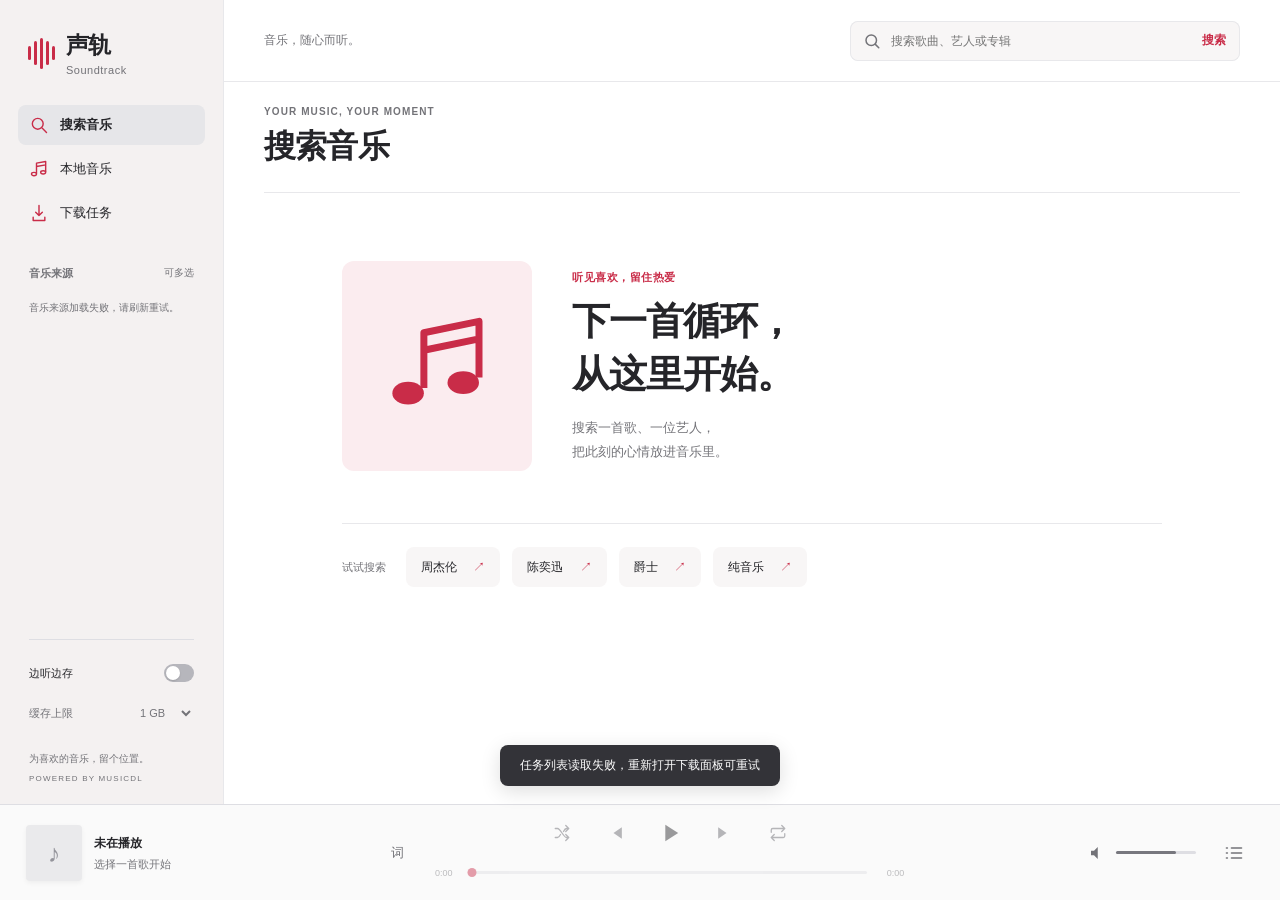
==== static/index.html @ 25f88331 "improve download workflow and local music library" ====
<!DOCTYPE html>
<html lang="zh-CN">
<head>
<meta charset="UTF-8">
<meta name="viewport" content="width=device-width, initial-scale=1.0">
<title>声轨 · Soundtrack</title>
<link rel="stylesheet" href="/static/style.css">
</head>
<body>
<aside class="sidebar" aria-label="音乐导航">
  <div class="brand">
    <div class="brand-mark" id="brandMark">
      <span></span><span></span><span></span><span></span><span></span>
    </div>
    <div class="brand-text">
      <h1>声轨</h1>
      <p>Soundtrack</p>
    </div>
  </div>

  <nav class="navigation" aria-label="资料库">
    <button class="nav-item selected" id="browseButton" type="button" aria-label="搜索音乐" aria-controls="searchView" aria-current="page"><svg viewBox="0 0 24 24" aria-hidden="true"><circle cx="10.5" cy="10.5" r="6.5"/><path d="m16 16 5 5"/></svg><span class="nav-label">搜索音乐</span><span class="nav-short" aria-hidden="true">搜索</span></button>
    <button class="nav-item" id="libraryButton" type="button" aria-label="本地音乐" aria-controls="libraryView"><svg viewBox="0 0 24 24" aria-hidden="true"><path d="M9 17V5l11-2v12M9 9l11-2"/><ellipse cx="6" cy="18" rx="3" ry="2"/><ellipse cx="17" cy="16" rx="3" ry="2"/></svg><span class="nav-label">本地音乐</span><span class="nav-short" aria-hidden="true">本地</span></button>
    <button class="nav-item" id="downloadsButton" type="button" aria-label="下载任务" aria-controls="dlDrawer" aria-expanded="false"><svg viewBox="0 0 24 24" aria-hidden="true"><path d="M12 3v12m-4-4 4 4 4-4M5 17v4h14v-4"/></svg><span class="nav-label">下载任务</span><span class="nav-short" aria-hidden="true">下载</span><span class="badge">0</span></button>
  </nav>
  <section class="sourcebar" aria-labelledby="sourceLabel">
    <h2 class="sidebar-label" id="sourceLabel">音乐来源 <span>可多选</span></h2>
    <div class="chips" id="chips"></div>
    <p class="source-help" id="sourceHelp">正在连接音乐来源…</p>
  </section>
  <div class="sidebar-bottom">
    <div class="cache-controls">
      <label class="cache-toggle"><span>边听边存</span><input id="cacheToggle" type="checkbox"><span class="cache-switch" aria-hidden="true"></span></label>
      <label class="cache-capacity" for="cacheLimit">缓存上限<select id="cacheLimit"><option value="512">512 MB</option><option value="1024" selected>1 GB</option><option value="2048">2 GB</option><option value="5120">5 GB</option></select></label>
    </div>
    <p class="sidebar-credit">为喜欢的音乐，留个位置。<span>POWERED BY MUSICDL</span></p>
  </div>
</aside>

<header class="topbar">
  <span class="topbar-label">音乐，随心而听。</span>
  <form class="search" id="searchForm" role="search" autocomplete="off">
    <svg class="search-icon" viewBox="0 0 24 24" width="18" height="18"><circle cx="11" cy="11" r="7" fill="none" stroke="currentColor" stroke-width="2"/><line x1="16.5" y1="16.5" x2="21" y2="21" stroke="currentColor" stroke-width="2" stroke-linecap="round"/></svg>
    <input id="searchInput" type="search" aria-label="搜索歌曲、艺人" placeholder="搜索歌曲、艺人或专辑" spellcheck="false">
    <button type="submit" id="searchBtn">搜索</button>
  </form>
</header>

<main class="results-wrap">
  <section id="searchView" aria-labelledby="pageTitle">
  <div class="page-heading"><div><p class="eyebrow">YOUR MUSIC, YOUR MOMENT</p><h1 id="pageTitle">搜索音乐</h1></div><span class="sourcebar-hint" id="searchStatus" role="status" aria-live="polite"></span></div>
  <div class="source-status-list" id="sourceStatusList" aria-label="音乐来源搜索状态" aria-live="polite" hidden></div>
  <section class="spotlight" id="spotlight" hidden aria-label="首个搜索结果">
    <div class="spotlight-cover" id="spotlightCover"></div>
    <div class="spotlight-copy"><p class="eyebrow">从这首开始</p><h2 id="spotlightTitle"></h2><p id="spotlightArtist"></p></div><button class="primary-button" id="spotlightPlay" type="button">播放歌曲</button>
  </section>
  <div class="results-toolbar" id="resultsToolbar" hidden>
    <label class="select-all"><input type="checkbox" id="selectAll">全选</label>
    <span id="selectionCount">0 首歌曲</span>
    <label class="download-preference">下载格式
      <select id="downloadFormatPreference" aria-label="默认下载格式">
        <option value="mp3">MP3 · 通用</option>
        <option value="flac">原始 FLAC</option>
        <option value="ask">每次选择</option>
      </select>
    </label>
    <button type="button" id="playAll">播放全部</button>
    <button type="button" id="downloadSelected" disabled>下载所选</button>
  </div>
  <div class="results-head" id="resultsHead" hidden>
    <span class="col col-select"></span>
    <span class="col col-cover"></span>
    <span class="col col-title">曲目</span>
    <span class="col col-album">专辑</span>
    <span class="col col-dur">时长</span>
    <span class="col col-size">大小</span>
    <span class="col col-src">来源</span>
    <span class="col col-act"></span>
  </div>
  <ul class="results" id="results"></ul>

  <div class="placeholder" id="placeholder">
    <div class="empty-art" aria-hidden="true"><svg viewBox="0 0 160 160"><path d="M65 105V42l63-13v64M65 62l63-13"/><ellipse cx="47" cy="111" rx="18" ry="13"/><ellipse cx="110" cy="99" rx="18" ry="13"/></svg></div>
    <div class="empty-copy"><span class="eyebrow">听见喜欢，留住热爱</span><h2>下一首循环，<br>从这里开始。</h2><p>搜索一首歌、一位艺人，<br>把此刻的心情放进音乐里。</p></div>
    <div class="search-suggestions"><span>试试搜索</span><button type="button" data-query="周杰伦">周杰伦 <span>↗</span></button><button type="button" data-query="陈奕迅">陈奕迅 <span>↗</span></button><button type="button" data-query="爵士">爵士 <span>↗</span></button><button type="button" data-query="纯音乐">纯音乐 <span>↗</span></button></div>
  </div>
  </section>
  <section id="libraryView" aria-labelledby="libraryTitle" hidden>
    <div class="page-heading"><div><p class="eyebrow">YOUR LOCAL COLLECTION</p><h1 id="libraryTitle">本地音乐</h1></div><button id="refreshLibrary" class="text-button" type="button">刷新文件</button></div>
    <p class="library-directory">当前目录 <span id="libraryDirectory">正在读取…</span></p>
    <div class="library-toolbar">
      <label class="library-search" for="librarySearch">查找本地音乐<input id="librarySearch" type="search" placeholder="歌名、歌手或专辑" autocomplete="off"></label>
      <label for="libraryFormat">格式<select id="libraryFormat"><option value="">全部格式</option><option value="mp3">MP3</option><option value="flac">FLAC</option><option value="wav">WAV</option><option value="m4a">M4A</option><option value="aac">AAC</option><option value="ogg">OGG</option><option value="ape">APE</option></select></label>
      <label for="librarySort">排序<select id="librarySort"><option value="recent">最近保存</option><option value="title">歌名</option><option value="artist">歌手</option></select></label>
    </div>
    <div class="library-summary"><span id="libraryCount" role="status" aria-live="polite">正在读取…</span><button id="clearLibraryFilters" class="text-button" type="button" hidden>清除筛选</button><button id="playLibrary" class="text-button" type="button" disabled>播放筛选结果</button></div>
    <p class="library-error" id="libraryError" role="status" hidden></p>
    <ul class="library-list" id="libraryList"><li class="dl-empty">正在读取本地音乐…</li></ul>
  </section>
</main>

<!-- Lyrics panel -->
<aside class="lyrics-panel" id="lyricsPanel" aria-label="歌词" inert>
  <div class="lyrics-head">
    <span>歌词</span>
    <button id="lyricsClose" aria-label="关闭歌词">✕</button>
  </div>
  <div class="lyrics-scroll" id="lyricsScroll"></div>
</aside>

<!-- Downloads drawer -->
<aside class="dl-drawer" id="dlDrawer" aria-label="下载任务" inert>
  <div class="dl-head">
    <span>下载任务</span>
    <button id="dlClose" aria-label="关闭下载面板">✕</button>
  </div>
  <div class="dl-folder">
    <div>
      <span class="dl-folder-label">下载目录</span>
      <span class="dl-folder-path" id="downloadDir">~/Downloads/Soundtrack</span>
    </div>
    <button id="chooseDownloadDir" type="button" hidden>选择</button>
  </div>
  <label class="dl-concurrency" for="downloadConcurrency">
    <span>同时下载</span>
    <select id="downloadConcurrency" aria-label="同时下载歌曲数">
      <option value="1">1 首</option>
      <option value="2">2 首</option>
      <option value="3" selected>3 首</option>
      <option value="4">4 首</option>
      <option value="5">5 首</option>
    </select>
  </label>
  <details class="conversion-help">
    <summary>MP3 转换工具 <span id="conversionStatus">点击检测</span></summary>
    <p>原始 MP3/FLAC 可直接保存。其他音频转 MP3 需要在运行声轨的电脑安装 FFmpeg 和 FFprobe（含 libmp3lame 编码器）。</p>
    <p>macOS 可通过 Homebrew 安装：<code>brew install ffmpeg</code>；Windows 可从 FFmpeg 官网选择 Windows 构建，并将包含两个程序的 bin 目录加入 PATH。安装后重新打开声轨。</p>
    <a href="https://ffmpeg.org/download.html" target="_blank" rel="noopener noreferrer">FFmpeg 官方下载说明</a>
    <button id="checkConversion" type="button">重新检测</button>
  </details>
  <div class="dl-scroll">
    <section class="dl-section">
      <div class="dl-section-title">下载任务 <button id="retryFailed" type="button" disabled>重试失败项</button></div>
      <ul class="dl-list" id="dlList">
        <li class="dl-empty">暂无下载任务</li>
      </ul>
    </section>
    <section class="dl-section">
      <div class="dl-section-title">最近完成 <small>本次运行</small></div>
      <ul class="dl-list" id="recentList"><li class="dl-empty">完成后可在这里找到文件</li></ul>
    </section>
  </div>
  <button id="openLocalLibrary" class="drawer-library-link" type="button">查看本地音乐 →</button>
</aside>

<aside class="queue-panel" id="queuePanel" aria-label="播放队列" inert>
  <div class="lyrics-head"><span>播放队列 <small id="queueCount">0</small></span><button id="queueClose" aria-label="关闭播放队列">✕</button></div>
  <div class="queue-heading"><span>搜索不会打断此列表</span><button id="clearQueue" type="button">清空待播</button></div>
  <ol id="queueList" class="queue-list"></ol>
</aside>

<!-- Now playing bar -->
<footer class="player" id="player" data-empty="true">
  <div class="np-meta">
    <div class="np-cover" id="npCover"><div class="np-cover-fallback">♪</div></div>
    <div class="np-text">
      <div class="np-title" id="npTitle">未在播放</div>
      <div class="np-artist" id="npArtist">选择一首歌开始</div>
    </div>
    <button class="np-lyric-btn" id="lyricsToggle" title="歌词" aria-label="显示歌词" aria-controls="lyricsPanel" aria-expanded="false">词</button>
  </div>

  <div class="np-center">
    <div class="transport">
      <button id="shuffleBtn" class="t-btn mode-btn" aria-label="随机播放" title="随机播放" aria-pressed="false"><svg viewBox="0 0 24 24" width="18" height="18" aria-hidden="true"><path d="M3 6h3c4 0 8 12 12 12h3m-4-4 4 4-4 4M3 18h3c1.5 0 3-2 4-4m4-4c1-2 2.5-4 4-4h3m-4-4 4 4-4 4" fill="none" stroke="currentColor" stroke-width="1.7" stroke-linecap="round" stroke-linejoin="round"/></svg></button>
      <button id="prevBtn" class="t-btn" aria-label="上一首"><svg viewBox="0 0 24 24" width="20" height="20"><path d="M7 5v14M19 5L9 12l10 7z" fill="currentColor"/></svg></button>
      <button id="playBtn" class="t-btn play" aria-label="播放/暂停">
        <svg class="ic-play" viewBox="0 0 24 24" width="22" height="22"><path d="M8 5v14l11-7z" fill="currentColor"/></svg>
        <svg class="ic-pause" viewBox="0 0 24 24" width="22" height="22" hidden><path d="M7 5h4v14H7zM13 5h4v14h-4z" fill="currentColor"/></svg>
      </button>
      <button id="nextBtn" class="t-btn" aria-label="下一首"><svg viewBox="0 0 24 24" width="20" height="20"><path d="M17 5v14M5 5l10 7L5 19z" fill="currentColor"/></svg></button>
      <button id="repeatBtn" class="t-btn mode-btn" aria-label="顺序播放" title="顺序播放" aria-pressed="false" data-mode="off"><svg viewBox="0 0 24 24" width="18" height="18" aria-hidden="true"><path d="m17 2 4 4-4 4M3 11V8a2 2 0 0 1 2-2h16M7 22l-4-4 4-4m14-1v3a2 2 0 0 1-2 2H3" fill="none" stroke="currentColor" stroke-width="1.7" stroke-linecap="round" stroke-linejoin="round"/></svg><span class="repeat-one" aria-hidden="true">1</span></button>
    </div>
    <div class="seek">
      <span class="time" id="curTime">0:00</span>
      <div class="seek-track" id="seekTrack" role="slider" tabindex="0" aria-label="播放进度" aria-valuemin="0" aria-valuemax="100" aria-valuenow="0"><div class="seek-fill" id="seekFill"></div><div class="seek-knob" id="seekKnob"></div></div>
      <span class="time" id="durTime">0:00</span>
    </div>
  </div>

  <div class="np-right">
    <canvas class="viz" id="viz" width="220" height="44"></canvas>
    <div class="vol">
      <svg viewBox="0 0 24 24" width="18" height="18"><path d="M4 9v6h4l5 5V4L8 9H4z" fill="currentColor"/></svg>
      <div class="vol-track" id="volTrack" role="slider" tabindex="0" aria-label="音量" aria-valuemin="0" aria-valuemax="100" aria-valuenow="75"><div class="vol-fill" id="volFill"></div></div>
    </div>
  </div>

  <button class="queue-toggle" id="queueToggle" aria-label="显示播放队列" aria-controls="queuePanel" aria-expanded="false" title="播放队列"><svg viewBox="0 0 24 24" width="20" height="20" aria-hidden="true"><path d="M9 6h12M9 12h12M9 18h12M3 6h1M3 12h1M3 18h1" fill="none" stroke="currentColor" stroke-width="2" stroke-linecap="round"/></svg></button>
</footer>

<dialog class="format-dialog" id="downloadFormatDialog" aria-labelledby="downloadFormatTitle" aria-describedby="downloadFormatTrack downloadFormatHelp">
  <form method="dialog" id="downloadFormatForm">
    <div class="format-heading"><h2 id="downloadFormatTitle">下载音乐</h2><button type="button" id="downloadFormatClose" aria-label="关闭格式选择">✕</button></div>
    <p class="format-track" id="downloadFormatTrack"></p>
    <fieldset class="format-options">
      <legend>选择格式</legend>
      <label><input type="radio" name="downloadFormat" id="downloadFormatMp3" value="mp3" checked><span><strong>MP3</strong><small>兼容常用播放器</small></span></label>
      <label id="downloadFormatFlacOption" hidden><input type="radio" name="downloadFormat" id="downloadFormatFlac" value="flac"><span><strong>FLAC</strong><small>原始无损文件 · 不转码</small></span></label>
    </fieldset>
    <p class="format-help" id="downloadFormatHelp" role="status"></p>
    <div class="format-actions"><button type="button" id="downloadFormatCancel">取消</button><button class="format-confirm" id="downloadFormatConfirm" value="download">下载</button></div>
  </form>
</dialog>
<dialog class="format-dialog plan-dialog" id="downloadPlanDialog" aria-labelledby="downloadPlanTitle" aria-describedby="downloadPlanSummary">
  <form method="dialog">
    <div class="format-heading"><h2 id="downloadPlanTitle">确认下载</h2><button type="button" id="downloadPlanClose" aria-label="关闭下载确认">✕</button></div>
    <p class="format-help" id="downloadPlanSummary"></p>
    <ul class="download-plan-list" id="downloadPlanList"></ul>
    <div class="format-actions">
      <button value="cancel">取消</button>
      <button id="downloadPlanCopy" value="copy" hidden>全部另存一份</button>
      <button class="format-confirm" id="downloadPlanConfirm" value="skip">下载未保存的歌曲</button>
    </div>
  </form>
</dialog>
<audio id="audio" crossorigin="anonymous"></audio>
<div class="toast" id="toast" role="status" aria-live="polite"></div>
<script src="/static/app.js"></script>
</body>
</html>
---- static/style.css ----
:root {
  color-scheme: light;
  --canvas: #fff; --sidebar: oklch(96% .003 20); --surface: oklch(97.5% .002 20);
  --text: #252529; --muted: #737378; --line: #e8e8eb;
  --accent: #c92c48; --accent-soft: #fbecef; --green: #287547;
  --r-sm: 4px; --r-md: 8px; --r-lg: 12px; --player-h: 96px; --sidebar-w: 224px;
  --font: -apple-system, BlinkMacSystemFont, 'Segoe UI', 'PingFang SC', 'Microsoft YaHei', sans-serif;
}
* { box-sizing: border-box; margin: 0; padding: 0; }
[hidden] { display: none !important; }
body { font-family: var(--font); color: var(--text); background: var(--canvas); -webkit-font-smoothing: antialiased;
  display: grid; grid-template-columns: var(--sidebar-w) minmax(0, 1fr); grid-template-rows: 82px minmax(0, 1fr) var(--player-h);
  height: 100vh; height: 100dvh; overflow: hidden; }
button, input, select { font: inherit; color: inherit; }
button { border: 0; background: none; cursor: pointer; min-height: 40px; border-radius: var(--r-md); transition: transform .15s, opacity .15s; touch-action: manipulation; }
button:active { transform: scale(.95); }
button:disabled { opacity: .45; cursor: not-allowed; }
button:focus-visible, input:focus-visible, select:focus-visible, [tabindex]:focus-visible { outline: 2px solid var(--accent); outline-offset: 3px; }
svg { flex-shrink: 0; }
h1, h2 { text-wrap: balance; }
p { text-wrap: pretty; }
::-webkit-scrollbar { width: 8px; height: 8px; }
::-webkit-scrollbar-thumb { background: #c6c6cb; border: 2px solid transparent; background-clip: padding-box; border-radius: 8px; }

/* Focused download choice, using the existing surface and radius scale. */
.format-dialog { margin: auto; width: min(400px, calc(100vw - 32px)); max-height: calc(100dvh - 32px); padding: 24px; border: 0; border-radius: var(--r-lg); color: var(--text); background: var(--canvas); box-shadow: 0 16px 64px #0003; overscroll-behavior: contain; }
.format-dialog::backdrop { background: #17171c66; }
.format-heading { display: flex; align-items: center; justify-content: space-between; gap: 12px; }
.format-heading h2 { font-size: 20px; letter-spacing: -.012em; }
.format-heading button { min-width: 40px; color: var(--muted); }
.format-track { margin: 4px 0 22px; color: var(--muted); font-size: 13px; line-height: 1.6; overflow-wrap: anywhere; }
.format-options { border: 0; display: grid; gap: 8px; }
.format-options legend { margin-bottom: 10px; font-size: 12px; color: var(--muted); }
.format-options label { display: flex; gap: 12px; align-items: center; padding: 14px; border-radius: var(--r-md); background: var(--sidebar); cursor: pointer; }
.format-options label:has(input:checked) { background: var(--accent-soft); box-shadow: inset 0 0 0 1px var(--accent); }
.format-options label:has(input:disabled) { opacity: .5; cursor: not-allowed; }
.format-options input { width: 16px; height: 16px; accent-color: var(--accent); }
.format-options strong, .format-options small { display: block; }
.format-options strong { font-size: 14px; }
.format-options small { margin-top: 3px; font-size: 11px; color: var(--muted); }
.format-help { min-height: 44px; margin: 14px 0; font-size: 12px; line-height: 1.7; color: var(--muted); }
.format-actions { display: flex; justify-content: flex-end; gap: 8px; }
.format-actions button { padding: 0 20px; background: var(--sidebar); }
.format-actions .format-confirm { background: var(--accent); color: white; }
.download-preference { display: flex; align-items: center; gap: 6px; font-size: 11px; }
.download-preference select { min-height: 40px; max-width: 132px; color: var(--accent); }
.track-download-meta { display: flex; flex-wrap: wrap; gap: 6px; margin-top: 3px; font-size: 10px; color: var(--muted); }
.download-state { color: var(--accent); }
.plan-dialog { width: min(520px, calc(100vw - 32px)); }
.download-plan-list { list-style: none; max-height: 38dvh; overflow-y: auto; padding: 0; margin: 0 0 18px; }
.download-plan-list li { padding: 12px 0; border-bottom: 1px solid var(--line); }
.download-plan-list strong, .download-plan-list span { display: block; overflow-wrap: anywhere; }
.download-plan-list strong { font-size: 13px; }.download-plan-list span { font-size: 12px; color: var(--muted); margin-top: 5px; line-height: 1.6; }
.plan-file { text-align: left; font-size: 11px; color: var(--accent); overflow-wrap: anywhere; margin-top: 5px; padding: 5px 0; }
.plan-dialog .format-actions { flex-wrap: wrap; }.plan-dialog .format-actions button { padding: 0 12px; }
.conversion-help { margin: 0 24px 12px; font-size: 11px; line-height: 1.7; color: var(--muted); }
.conversion-help summary { min-height: 40px; cursor: pointer; color: var(--text); }
.conversion-help summary span { margin-left: 8px; color: var(--muted); }
.conversion-help p { margin: 0 0 8px; }.conversion-help code { overflow-wrap: anywhere; }
.conversion-help a { color: var(--accent); }.conversion-help button { color: var(--accent); padding: 0 12px; margin-left: 8px; }
.conversion-help[open] { max-height: 28dvh; overflow-y: auto; }
.dl-section-title { display: flex; gap: 10px; align-items: center; justify-content: space-between; }
.dl-section-title button, .dl-actions button { color: var(--accent); padding: 0 10px; font-size: 11px; background: var(--accent-soft); }
.dl-section-title small { font-size: 10px; color: var(--muted); font-weight: 400; }
.dl-actions { display: flex; gap: 8px; margin-top: 6px; }.dl-actions:has(button:not([hidden])) { min-height: 40px; }
.dl-error { margin-top: 8px; color: var(--accent); font-size: 12px; line-height: 1.6; overflow-wrap: anywhere; }
.library-actions { grid-column: 1 / -1; display: flex; gap: 12px; align-items: center; margin-top: 5px; }
.library-actions .library-export { width: auto; padding: 0 10px; background: var(--accent-soft); font-size: 11px; }
.library-actions a { font-size: 11px; color: var(--accent); min-height: 40px; display: flex; align-items: center; }

/* Native shell: sources and storage stay out of the search workspace. */
.sidebar { grid-column: 1; grid-row: 1 / 3; background: var(--sidebar); border-right: 1px solid var(--line); padding: 30px 18px 18px; display: flex; flex-direction: column; min-height: 0; overflow-y: auto; }
.brand { display: flex; align-items: center; gap: 11px; padding: 0 10px 29px; }
.brand-mark { display: flex; align-items: center; gap: 3px; width: 27px; height: 31px; color: var(--accent); }
.brand-mark span { width: 3px; border-radius: 3px; background: currentColor; height: 45%; }
.brand-mark span:nth-child(2), .brand-mark span:nth-child(4) { height: 75%; }
.brand-mark span:nth-child(3) { height: 100%; }
.brand-text h1 { font-size: 23px; letter-spacing: -.8px; font-weight: 700; }
.brand-text p { color: var(--muted); font-size: 11px; margin-top: 3px; letter-spacing: .5px; }
.navigation { display: grid; gap: 4px; }
.nav-item { display: flex; align-items: center; gap: 11px; text-align: left; padding: 0 11px; width: 100%; font-size: 13px; }
.nav-item svg { width: 20px; height: 20px; fill: none; stroke: var(--accent); stroke-width: 1.7; stroke-linecap: round; stroke-linejoin: round; }
.nav-item.selected { background: #e6e6e9; font-weight: 600; }
.nav-item.on { color: var(--accent); background: var(--accent-soft); }
.nav-short { display: none; }
.badge { display: none; margin-left: auto; background: var(--accent); color: white; border-radius: 20px; font-size: 10px; padding: 2px 6px; }
.has .badge { display: inline-block; }
.sourcebar { margin-top: 33px; }
.sidebar-label { display: flex; justify-content: space-between; padding: 0 11px 9px; font-size: 11px; color: var(--muted); font-weight: 600; }
.sidebar-label span { font-size: 10px; font-weight: 400; }
.chips { display: grid; gap: 2px; }
.chip { display: flex; align-items: center; gap: 12px; text-align: left; padding: 0 12px; font-size: 13px; }
.chip .dot { width: 14px; height: 14px; border: 1px solid #acacb3; border-radius: 50%; position: relative; }
.chip.on { color: var(--accent); background: var(--accent-soft); font-weight: 600; }
.chip.on .dot { background: var(--accent); border-color: var(--accent); }
.chip.on .dot::after { content: ''; position: absolute; width: 5px; height: 3px; border: solid white; border-width: 0 0 1.5px 1.5px; transform: rotate(-45deg); top: 3px; left: 3px; }
.source-help { margin: 10px 11px 0; font-size: 10px; color: var(--muted); line-height: 1.6; }
.sidebar-bottom { margin-top: auto; padding: 28px 11px 0; }
.cache-controls { border-top: 1px solid #dedee3; padding-top: 13px; font-size: 11px; }
.cache-toggle, .cache-capacity { display: flex; align-items: center; justify-content: space-between; min-height: 40px; gap: 5px; }
.cache-toggle { cursor: pointer; }
.cache-toggle input { position: absolute; opacity: 0; width: 1px; height: 1px; }
.cache-switch { width: 30px; height: 18px; padding: 2px; border-radius: 20px; background: #b6b6bc; }
.cache-switch::after { content: ''; display: block; width: 14px; height: 14px; background: white; border-radius: 50%; box-shadow: 0 1px 2px #0002; transition: transform .15s; }
.cache-toggle input:checked + .cache-switch { background: var(--accent); }
.cache-toggle input:checked + .cache-switch::after { transform: translateX(12px); }
.cache-toggle input:focus-visible + .cache-switch { outline: 2px solid var(--accent); outline-offset: 3px; }
select { min-height: 40px; border: 0; background: transparent; border-radius: var(--r-sm); font-size: 11px; }
.cache-capacity { color: var(--muted); }
.sidebar-credit { font-size: 10px; color: var(--muted); line-height: 1.7; margin-top: 17px; }
.sidebar-credit span { display: block; font-size: 8px; letter-spacing: 1.2px; margin-top: 5px; }
.topbar { display: flex; align-items: center; justify-content: space-between; gap: 24px; padding: 0 40px; border-bottom: 1px solid var(--line); min-width: 0; }
.topbar-label { font-size: 12px; color: var(--muted); white-space: nowrap; }
.search { display: flex; align-items: center; gap: 10px; width: min(100%, 390px); padding-left: 13px; border-radius: var(--r-md); background: var(--surface); box-shadow: inset 0 0 0 1px var(--line); }
.search-icon { color: var(--muted); }
.search input { min-width: 0; width: 100%; border: 0; background: transparent; font-size: 12px; height: 40px; }
.search input:focus-visible { outline: none; }
.search:focus-within { box-shadow: 0 0 0 2px var(--accent); }
.search button { color: var(--accent); padding: 0 14px; font-size: 12px; font-weight: 600; flex-shrink: 0; }

/* Compact summary leaves the main workspace to tracks. */
.results-wrap { overflow-y: auto; padding: 24px 40px 35px; min-width: 0; }
.page-heading { display: flex; justify-content: space-between; align-items: flex-end; gap: 16px; padding-bottom: 23px; border-bottom: 1px solid var(--line); }
.eyebrow { font-size: 10px; letter-spacing: 1.1px; font-weight: 600; color: var(--muted); }
.page-heading h1 { font-size: 32px; font-weight: 700; letter-spacing: -.8px; margin-top: 8px; overflow-wrap: anywhere; }
.sourcebar-hint { display: flex; align-items: center; gap: 7px; color: var(--muted); font-size: 11px; min-height: 18px; flex-shrink: 0; }
.spin { width: 12px; height: 12px; border: 2px solid #e4e4e8; border-top-color: var(--accent); border-radius: 50%; animation: spin .7s linear infinite; }
@keyframes spin { to { transform: rotate(360deg); } }
.spotlight { display: flex; align-items: center; gap: 14px; padding: 12px 0; min-width: 0; }
.spotlight-cover { width: 56px; height: 56px; flex-shrink: 0; border-radius: var(--r-md); overflow: hidden; background: var(--surface); box-shadow: 0 1px 3px #0002; display: grid; place-items: center; font-size: 28px; color: var(--accent); }
.spotlight-cover img { width: 100%; height: 100%; object-fit: cover; }
.spotlight-copy { min-width: 0; flex: 1; }
.spotlight-copy .eyebrow { color: var(--accent); }
.spotlight-copy h2 { font-size: 16px; letter-spacing: -.2px; margin: 3px 0; overflow: hidden; text-overflow: ellipsis; white-space: nowrap; }
.spotlight-copy > p:not(.eyebrow) { font-size: 11px; color: var(--muted); overflow: hidden; text-overflow: ellipsis; white-space: nowrap; }
.spotlight .primary-button { margin: 0; flex-shrink: 0; }
#searchView:has(#resultsToolbar:not([hidden])) .page-heading { padding-bottom: 12px; }
#searchView:has(#resultsToolbar:not([hidden])) .page-heading .eyebrow { display: none; }
#searchView:has(#resultsToolbar:not([hidden])) .page-heading h1 { margin-top: 0; font-size: 24px; }
.primary-button { display: inline-flex; align-items: center; gap: 7px; background: var(--accent); color: white; padding: 0 17px; font-size: 12px; font-weight: 600; margin-top: 16px; }
.results-head, .row { display: grid; grid-template-columns: 24px 44px minmax(100px, 1.5fr) minmax(60px, 1fr) 58px 66px 62px 120px; align-items: center; gap: 8px; padding: 0 10px; }
.results-head { color: var(--muted); font-size: 10px; height: 36px; border-bottom: 1px solid var(--line); position: sticky; top: 0; z-index: 1; background: var(--canvas); }
.col-dur, .col-size { text-align: right; }
.results { list-style: none; }
.row { min-height: 64px; border-radius: var(--r-sm); animation: reveal .22s ease-out; }
.row:nth-child(even) { background: var(--surface); }
.row.playing { background: var(--accent-soft); }
.row.playing .name { color: var(--accent); }
@keyframes reveal { from { opacity: 0; transform: translateY(5px); } to { opacity: 1; transform: none; } }
.r-cover { width: 42px; height: 42px; border-radius: var(--r-sm); position: relative; overflow: hidden; background: #eaeaec; }
.r-cover img { width: 100%; height: 100%; object-fit: cover; display: block; }
.r-cover .ph { position: absolute; inset: 0; display: grid; place-items: center; color: #86868b; font-size: 20px; }
.eq { display: none; position: absolute; inset: 0; align-items: center; justify-content: center; gap: 3px; background: #0008; }
.row.playing .eq { display: flex; }
.eq i { height: 16px; width: 3px; border-radius: 2px; background: white; animation: eq 1s ease-in-out infinite; }
.eq i:nth-child(2) { animation-delay: .2s; }.eq i:nth-child(3) { animation-delay: .4s; }
@keyframes eq { 0%, 100% { transform: scaleY(.35); } 50% { transform: scaleY(1); } }
.r-title, .r-album { min-width: 0; }
.r-title .artist, .r-album { white-space: nowrap; overflow: hidden; text-overflow: ellipsis; }
.r-title .name { overflow-wrap: anywhere; line-height: 1.45; }
.r-title { padding: 8px 0; }
.r-title .name { font-size: 13px; font-weight: 500; }
.r-title .artist { font-size: 11px; color: var(--muted); margin-top: 4px; }
.r-album { color: var(--muted); font-size: 12px; }
.r-dur, .r-size { font-size: 11px; color: var(--muted); text-align: right; font-variant-numeric: tabular-nums; }
.r-size.lossless { color: var(--green); }
.tag { display: block; overflow-wrap: anywhere; color: var(--muted); font-size: 11px; }
.r-act { display: flex; }
.r-act button { width: 40px; color: var(--accent); display: grid; place-items: center; }
.a-dl.busy { opacity: .5; pointer-events: none; }.a-dl.busy svg { animation: spin 1s linear infinite; }
.placeholder { display: grid; grid-template-columns: 190px 1fr; column-gap: 40px; align-items: center; max-width: 820px; margin: 68px auto 0; }
.empty-art { height: 210px; color: var(--accent); display: grid; place-items: center; border-radius: var(--r-lg); background: var(--accent-soft); }
.empty-art svg { width: 140px; height: 140px; stroke: currentColor; stroke-width: 8px; stroke-linejoin: round; fill: none; }
.empty-art ellipse { fill: currentColor; stroke: none; }
.empty-copy .eyebrow { color: var(--accent); font-size: 11px; letter-spacing: .5px; }
.empty-copy h2 { font-size: clamp(25px, 3vw, 38px); letter-spacing: -1px; line-height: 1.4; margin: 10px 0 14px; }
.empty-copy p { color: var(--muted); font-size: 13px; line-height: 1.9; }
.search-suggestions { grid-column: 1 / -1; margin-top: 52px; padding-top: 23px; border-top: 1px solid var(--line); display: flex; gap: 12px; align-items: center; flex-wrap: wrap; }
.search-suggestions > span { font-size: 11px; color: var(--muted); margin-right: 8px; }
.search-suggestions button { padding: 0 15px; background: var(--surface); font-size: 12px; }
.search-suggestions button span { color: var(--accent); margin-left: 13px; }

/* Persistent player with explicit hit targets and keyboard-adjustable sliders. */
.player { grid-column: 1 / -1; grid-row: 3; display: grid; grid-template-columns: minmax(170px, 1fr) minmax(260px, 1.2fr) minmax(120px, .7fr) 40px; align-items: center; gap: 18px; padding: 8px 26px; padding-bottom: max(8px, env(safe-area-inset-bottom)); background: #fafafa; border-top: 1px solid #dedee3; z-index: 5; }
.np-meta { display: flex; align-items: center; gap: 12px; min-width: 0; }
.np-cover { width: 56px; height: 56px; flex-shrink: 0; border-radius: var(--r-sm); background: #eaeaec; overflow: hidden; box-shadow: 0 2px 5px #0000000d; }
.np-cover img { width: 100%; height: 100%; object-fit: cover; }
.np-cover-fallback { display: grid; place-items: center; height: 100%; color: #94949b; font-size: 25px; }
.np-text { min-width: 0; }
.np-title, .np-artist { overflow: hidden; text-overflow: ellipsis; white-space: nowrap; }
.np-title { font-size: 12px; font-weight: 600; }.np-artist { font-size: 11px; color: var(--muted); margin-top: 5px; }
.np-lyric-btn { flex-shrink: 0; width: 40px; color: var(--muted); margin-left: auto; font-size: 13px; }
.np-lyric-btn.on { color: var(--accent); background: var(--accent-soft); }
.np-center { display: flex; flex-direction: column; align-items: center; }
.transport { display: flex; align-items: center; gap: 14px; }
.t-btn { width: 40px; display: grid; place-items: center; color: #626269; }.t-btn.play { color: var(--text); }
.t-btn.play svg { width: 28px; height: 28px; }
.seek { display: flex; align-items: center; gap: 10px; width: 100%; }
.time { font-size: 9px; color: var(--muted); min-width: 27px; font-variant-numeric: tabular-nums; }.time:last-child { text-align: right; }
.seek-track, .vol-track { height: 40px; position: relative; cursor: pointer; touch-action: none; }
.seek-track { flex: 1; }.vol-track { width: 80px; }
.seek-track::before, .vol-track::before { content: ''; position: absolute; left: 0; right: 0; top: 18px; height: 3px; border-radius: 3px; background: #dedee3; }
.seek-fill, .vol-fill { position: absolute; left: 0; top: 18px; height: 3px; border-radius: 3px; background: #77777e; width: 0; }
.vol-fill { width: 75%; }.seek-knob { position: absolute; top: 15px; left: 0; width: 9px; height: 9px; border-radius: 50%; background: var(--accent); transform: translateX(-50%); }
.player[data-empty="true"] .seek, .player[data-empty="true"] .transport { opacity: .45; }
.np-right, .vol { display: flex; align-items: center; justify-content: flex-end; gap: 10px; color: var(--muted); }
.viz { width: 80px; height: 25px; margin-right: 15px; opacity: .7; }

/* Drawers are inert while closed; only the active drawer can receive focus. */
.lyrics-panel, .dl-drawer, .queue-panel { position: fixed; right: 0; top: 0; bottom: var(--player-h); width: 380px; max-width: 100%; z-index: 6; display: flex; flex-direction: column; background: var(--canvas); border-left: 1px solid var(--line); transform: translateX(100%); visibility: hidden; transition: transform .25s ease-out, visibility .25s; }
.lyrics-panel.open, .dl-drawer.open, .queue-panel.open { transform: none; visibility: visible; transition: transform .25s ease-out; box-shadow: -12px 0 36px #00000010; }
.lyrics-head, .dl-head { display: flex; justify-content: space-between; align-items: center; padding: 22px 24px 14px; font-size: 20px; font-weight: 700; }
.lyrics-head button, .dl-head button { width: 40px; font-size: 16px; color: var(--muted); }
.lyrics-scroll { flex: 1; min-height: 0; overflow-y: auto; padding: 22px 28px 40px; overscroll-behavior: contain; }
.lr { display: block; text-align: left; font-size: 23px; font-weight: 650; line-height: 1.6; color: #8d8d93; padding: 10px 0; width: 100%; }
.lr.active { color: var(--accent); }
.empty, .dl-empty { font-size: 13px; color: var(--muted); text-align: center; padding: 30px 0; line-height: 1.7; }
.dl-folder { display: flex; align-items: center; gap: 12px; margin: 0 22px 12px; padding: 14px; background: var(--surface); border-radius: var(--r-md); }
.dl-folder > div { display: flex; flex-direction: column; gap: 6px; min-width: 0; flex: 1; }
.dl-folder-label { font-size: 10px; color: var(--muted); }.dl-folder-path { font-size: 11px; overflow: hidden; text-overflow: ellipsis; white-space: nowrap; }
.dl-folder button { color: var(--accent); min-width: 40px; font-size: 12px; }
.dl-concurrency { margin: 0 24px 16px; display: flex; justify-content: space-between; align-items: center; font-size: 12px; }
.dl-scroll { flex: 1; min-height: 0; overflow-y: auto; overscroll-behavior: contain; padding-bottom: 24px; }
.dl-section-title { font-size: 13px; font-weight: 600; margin: 14px 24px; }.dl-section-title span { color: var(--muted); margin-left: 5px; }
.dl-list, .library-list { list-style: none; padding: 0 22px; }
.dl-item, .library-item { padding: 10px 0; border-bottom: 1px solid var(--line); }
.dl-top { display: flex; align-items: center; gap: 8px; }.dl-name { flex: 1; min-width: 0; font-size: 12px; overflow: hidden; text-overflow: ellipsis; white-space: nowrap; }
.dl-delete { width: 40px; color: var(--accent); flex-shrink: 0; }
.dl-bar { height: 3px; background: var(--line); border-radius: 3px; overflow: hidden; margin: 5px 0 10px; }.dl-bar i { display: block; height: 100%; background: var(--accent); }
.dl-stat { display: flex; justify-content: space-between; font-size: 10px; color: var(--muted); }.error .dl-stat { color: var(--accent); }
.library-item { display: grid; grid-template-columns: minmax(0, 1fr) 40px 40px; align-items: center; gap: 2px; }.library-item.desktop { grid-template-columns: minmax(0, 1fr) 40px 40px 40px; }
.library-meta { min-width: 0; }.library-name { font-size: 12px; overflow: hidden; text-overflow: ellipsis; white-space: nowrap; }.library-sub { font-size: 10px; color: var(--muted); margin-top: 5px; overflow: hidden; text-overflow: ellipsis; white-space: nowrap; }
.library-item button { color: var(--accent); width: 40px; }.library-item.playing .library-name { color: var(--accent); }
.toast { position: fixed; bottom: calc(var(--player-h) + 18px); left: 50%; max-width: calc(100% - 32px); transform: translate(-50%, 8px); border-radius: var(--r-md); padding: 12px 20px; color: white; background: #333338; font-size: 12px; box-shadow: 0 5px 20px #0002; opacity: 0; pointer-events: none; transition: opacity .2s, transform .2s; z-index: 10; }
.toast.show { opacity: 1; transform: translate(-50%, 0); }
.source-status-list { display: flex; flex-wrap: wrap; gap: 8px; padding: 14px 0 0; }
.source-state { padding: 5px 9px; background: var(--surface); border-radius: var(--r-sm); font-size: 11px; color: var(--muted); }
.source-state.warning, .source-state.error { background: #fff1df; color: #8b4a00; }.source-state.busy { color: var(--accent); }
.results-toolbar { display: flex; align-items: center; flex-wrap: wrap; gap: 10px; font-size: 12px; padding: 8px 0; border-bottom: 1px solid var(--line); }
.results-toolbar button { padding: 0 12px; color: var(--accent); background: var(--accent-soft); }
.results-toolbar #playAll { margin-left: auto; }.results-toolbar > span { color: var(--muted); font-size: 11px; }
.select-all { display: flex; gap: 8px; align-items: center; min-height: 40px; cursor: pointer; }
input[type="checkbox"] { accent-color: var(--accent); }
.row-selection { display: grid; place-items: center; min-height: 40px; cursor: pointer; }
.row-select, #selectAll { width: 16px; height: 16px; cursor: pointer; }
.queue-toggle { width: 40px; display: grid; place-items: center; color: var(--muted); }
.queue-toggle.on, .mode-btn[aria-pressed="true"] { color: var(--accent); background: var(--accent-soft); }
.mode-btn { position: relative; }.repeat-one { display: none; position: absolute; font-size: 8px; font-weight: 700; top: 14px; left: 18px; }
.mode-btn[data-mode="one"] .repeat-one { display: block; }
.queue-heading { display: flex; align-items: center; justify-content: space-between; padding: 0 24px 10px; font-size: 11px; color: var(--muted); }
.queue-heading button { padding: 0 10px; color: var(--accent); }
.queue-list { list-style: none; padding: 0 18px 25px; overflow-y: auto; overscroll-behavior: contain; }
.queue-item { display: flex; align-items: center; border-radius: var(--r-md); padding: 4px 8px; }.queue-item.current { background: var(--accent-soft); }
.queue-play { flex: 1; min-width: 0; text-align: left; padding: 8px 4px; }
.queue-play span, .queue-play small { display: block; overflow: hidden; text-overflow: ellipsis; white-space: nowrap; }.queue-play span { font-size: 13px; }.queue-play small { color: var(--muted); font-size: 11px; margin-top: 4px; }
.queue-remove { width: 40px; color: var(--accent); }#queueCount { font-size: 12px; color: var(--muted); }
.text-button { padding: 0 12px; color: var(--accent); background: var(--accent-soft); font-size: 12px; }
.library-directory { font-size: 11px; color: var(--muted); margin: 14px 0; overflow-wrap: anywhere; line-height: 1.6; }
.library-toolbar { display: flex; align-items: flex-end; flex-wrap: wrap; gap: 12px; }
.library-toolbar label { display: flex; flex-direction: column; gap: 5px; font-size: 11px; color: var(--muted); }
.library-search { flex: 1; min-width: 160px; }
.library-toolbar input, .library-toolbar select { min-width: 0; min-height: 40px; border: 0; border-radius: var(--r-md); background: var(--sidebar); padding: 0 12px; font-size: 13px; color: var(--text); }
.library-summary { display: flex; flex-wrap: wrap; align-items: center; gap: 8px; min-height: 56px; font-size: 12px; color: var(--muted); }
#playLibrary { margin-left: auto; }
.library-error { padding: 12px; background: #fff1df; color: #8b4a00; font-size: 12px; line-height: 1.6; border-radius: var(--r-md); }
#libraryView .library-list { padding: 0; }
#libraryView .library-item { grid-template-columns: minmax(0, 1fr) 56px 40px 40px; gap: 8px; padding: 12px 8px; border-radius: var(--r-sm); }
#libraryView .library-item.desktop { grid-template-columns: minmax(0, 1fr) 56px 40px 40px 40px; }
#libraryView .library-name { font-size: 14px; white-space: normal; overflow-wrap: anywhere; line-height: 1.5; }
#libraryView .library-sub { font-size: 11px; line-height: 1.6; }
.library-format { color: var(--accent); font-size: 11px; font-variant-numeric: tabular-nums; }
.library-format small { display: block; font-size: 10px; color: var(--muted); margin-top: 4px; }
#libraryView .library-actions { margin-top: 0; }
.drawer-library-link { flex-shrink: 0; color: var(--accent); background: var(--surface); margin: 10px 22px; text-align: left; padding: 0 12px; }
@media (min-width: 1000px) {
  #libraryView .library-item { grid-template-columns: minmax(0, 1fr) 56px 174px 40px 40px; min-height: 76px; }
  #libraryView .library-item.desktop { grid-template-columns: minmax(0, 1fr) 56px 174px 40px 40px 40px; }
  #libraryView .library-actions { grid-column: 3; grid-row: 1; justify-content: flex-end; gap: 8px; }
  #libraryView .library-play { grid-column: 4; grid-row: 1; }
  #libraryView .library-delete { grid-column: 5; grid-row: 1; }
  #libraryView .desktop .library-reveal { grid-column: 5; grid-row: 1; }
  #libraryView .desktop .library-delete { grid-column: 6; }
}
body:not(.audio-playing) .eq i { animation-play-state: paused; }
@media (hover: hover) {
  button:hover { background-color: #e9e9ed; }.primary-button:hover { background: #b5233d; }.chip.on:hover { background: #f7dfe5; }
  .row:hover { background: #f1f1f4; }.row.playing:hover { background: var(--accent-soft); }.r-act button:hover { background: #eadfe3; }
}
@media (max-width: 1100px) {
  :root { --sidebar-w: 200px; }.topbar { padding: 0 25px; }.results-wrap { padding: 28px 25px; }
  .col-size, .r-size, .col-album, .r-album { display: none; }.results-head, .row { grid-template-columns: 24px 44px minmax(100px, 1fr) 54px 55px 120px; gap: 6px; }
  .viz { display: none; }.placeholder { grid-template-columns: 150px 1fr; gap: 28px; margin-top: 50px; }.empty-art { height: 180px; }
}
@media (max-width: 800px) {
  :root { --sidebar-w: 178px; }.sidebar { padding: 25px 10px 15px; }.topbar-label { display: none; }.search { width: 100%; }.topbar { padding: 0 20px; }
  .results-wrap { padding: 25px 20px; }.col-album, .r-album, .col-src, .r-src { display: none; }
  .results-head, .row { grid-template-columns: 24px 42px minmax(0, 1fr) 120px; gap: 6px; }.col-dur, .r-dur { display: none; }
  .player { grid-template-columns: minmax(0, 1fr) 230px 40px; gap: 10px; padding: 8px 16px; }.np-right { display: none; }
  .placeholder { grid-template-columns: 1fr; margin-top: 35px; }.empty-art { display: none; }.search-suggestions { margin-top: 0; gap: 8px; }
  .spotlight { gap: 12px; }
}
@media (max-width: 600px) {
  :root { --player-h: calc(140px + env(safe-area-inset-bottom)); }
  body { grid-template-columns: minmax(0, 1fr); grid-template-rows: auto 68px minmax(0, 1fr) var(--player-h); }
  .sidebar { grid-column: 1; grid-row: 1; padding: 12px 16px 10px; display: grid; grid-template-columns: auto 1fr; gap: 10px; overflow: visible; }
  .brand { padding: 0; gap: 8px; }.brand-text h1 { font-size: 20px; }.brand-text p { display: none; }.brand-mark { width: 20px; height: 23px; gap: 2px; }
  .navigation { display: flex; justify-content: flex-end; gap: 2px; }.nav-item { width: auto; padding: 0 8px; font-size: 12px; gap: 3px; }.nav-item svg, .nav-label { display: none; }.nav-short { display: inline; }
  body[data-view="library"] .sourcebar, body[data-view="library"] .sidebar-bottom { display: none; }
  .sourcebar { grid-column: 1 / -1; margin-top: 0; min-width: 0; }.sidebar-label, .source-help, .sidebar-bottom { display: none; }
  .sidebar-bottom { display: block; grid-column: 1 / -1; padding: 0 3px; }
  .sidebar-credit { display: none; }.cache-controls { border: 0; padding: 0; display: flex; justify-content: space-between; gap: 20px; }
  .cache-toggle { gap: 12px; }.cache-capacity { gap: 8px; }
  .chips { display: flex; gap: 7px; overflow-x: auto; padding: 3px; }.chip { white-space: nowrap; flex-shrink: 0; padding: 0 10px; font-size: 11px; min-height: 40px; gap: 7px; background: #eaeaec; }
  .chip .dot { width: 12px; height: 12px; }.chip.on .dot::after { top: 2px; left: 2px; }
  .topbar { grid-row: 2; padding: 10px 20px; }.search input { font-size: 16px; }.results-wrap { grid-row: 3; padding: 20px 16px 30px; }
  .page-heading { align-items: flex-start; gap: 10px; padding-bottom: 18px; }.page-heading h1 { font-size: 28px; }.page-heading .eyebrow { font-size: 8px; }.sourcebar-hint { font-size: 10px; padding-top: 5px; }
  .placeholder { margin: 22px 4px 0; gap: 22px; }.empty-copy h2 { font-size: 31px; }.empty-copy p { font-size: 12px; }.search-suggestions { padding-top: 15px; gap: 7px; }.search-suggestions > span { width: 100%; }
  .spotlight { display: none; }
  .spotlight .primary-button { display: none; }
  .results-head, .row { grid-template-columns: 20px 32px minmax(0, 1fr) 120px; padding: 0 3px; gap: 5px; }.col-dur, .r-dur { display: none; }.r-cover { width: 32px; height: 32px; }.row { min-height: 62px; }
  .player { grid-row: 4; grid-template-columns: minmax(0, 1fr) 40px; grid-template-rows: 40px 40px; gap: 4px; position: relative; align-items: start; padding: 10px 14px max(8px, env(safe-area-inset-bottom)); }
  .np-cover { width: 40px; height: 40px; }.np-meta { gap: 8px; }.np-lyric-btn { width: 40px; }.np-center { grid-column: 1 / -1; grid-row: 2; padding: 0; }.transport { gap: 16px; }.seek { position: absolute; bottom: calc(2px + env(safe-area-inset-bottom)); left: 16px; right: 16px; width: auto; }
  .queue-toggle { grid-column: 2; grid-row: 1; }.results-toolbar { gap: 7px; }.results-toolbar button { padding: 0 10px; }
  .lyrics-panel, .dl-drawer, .queue-panel { width: 100%; }.lyrics-scroll { padding: 20px 25px; }
  .library-search { flex-basis: 100%; }.library-toolbar input { font-size: 16px; }.library-toolbar label:not(.library-search) { flex: 1; }
  #libraryView .page-heading h1 { font-size: 26px; }.library-directory { margin: 10px 0; }
  #libraryView .library-item, #libraryView .library-item.desktop { gap: 4px; padding: 10px 0; }
}
@media (prefers-reduced-motion: reduce) { *, *::before, *::after { animation: none !important; transition: none !important; scroll-behavior: auto !important; } }
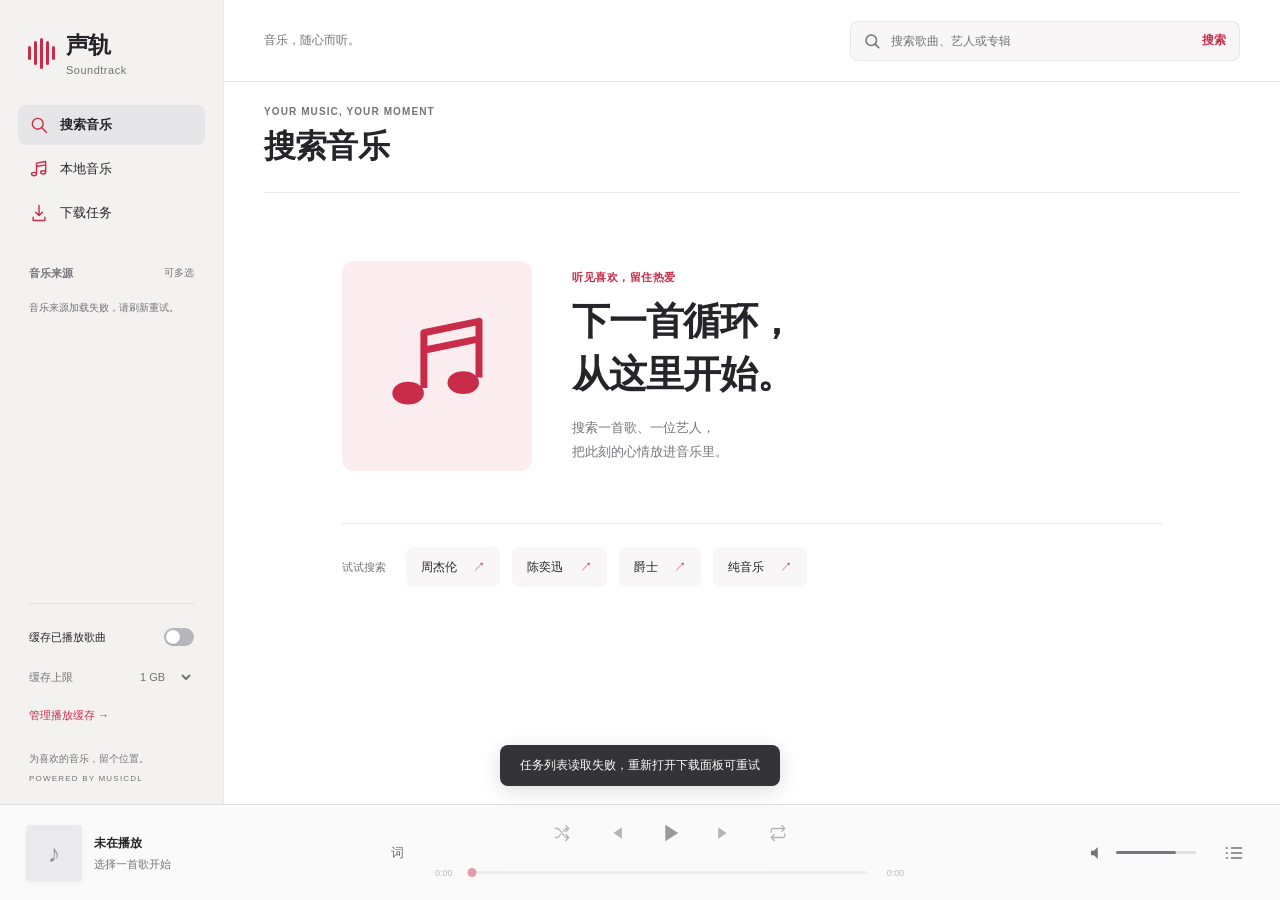
==== commit e55e8db5: "add playback cache management and safe cleanup" ====
--- a/static/index.html
+++ b/static/index.html
@@ -30,8 +30,9 @@
   </section>
   <div class="sidebar-bottom">
     <div class="cache-controls">
-      <label class="cache-toggle"><span>边听边存</span><input id="cacheToggle" type="checkbox"><span class="cache-switch" aria-hidden="true"></span></label>
+      <label class="cache-toggle"><span>缓存已播放歌曲</span><input id="cacheToggle" type="checkbox"><span class="cache-switch" aria-hidden="true"></span></label>
       <label class="cache-capacity" for="cacheLimit">缓存上限<select id="cacheLimit"><option value="512">512 MB</option><option value="1024" selected>1 GB</option><option value="2048">2 GB</option><option value="5120">5 GB</option></select></label>
+      <button id="cacheManage" class="cache-manage" type="button" aria-controls="cachePanel" aria-expanded="false">管理播放缓存 →</button>
     </div>
     <p class="sidebar-credit">为喜欢的音乐，留个位置。<span>POWERED BY MUSICDL</span></p>
   </div>
@@ -50,6 +51,7 @@
   <section id="searchView" aria-labelledby="pageTitle">
   <div class="page-heading"><div><p class="eyebrow">YOUR MUSIC, YOUR MOMENT</p><h1 id="pageTitle">搜索音乐</h1></div><span class="sourcebar-hint" id="searchStatus" role="status" aria-live="polite"></span></div>
   <div class="source-status-list" id="sourceStatusList" aria-label="音乐来源搜索状态" aria-live="polite" hidden></div>
+  <details id="searchHistory" class="search-history" hidden><summary>最近搜索</summary><div id="historyList"></div><button type="button" id="clearHistory" class="text-button">清空搜索历史</button></details>
   <section class="spotlight" id="spotlight" hidden aria-label="首个搜索结果">
     <div class="spotlight-cover" id="spotlightCover"></div>
     <div class="spotlight-copy"><p class="eyebrow">从这首开始</p><h2 id="spotlightTitle"></h2><p id="spotlightArtist"></p></div><button class="primary-button" id="spotlightPlay" type="button">播放歌曲</button>
@@ -139,6 +141,7 @@
     <button id="checkConversion" type="button">重新检测</button>
   </details>
   <div class="dl-scroll">
+    <p class="dl-exit-notice" id="downloadExitNotice" role="status">关闭此页面不会停止已提交的任务，但请保持后台程序运行。停止后台后，未完成任务需要重新添加。</p>
     <section class="dl-section">
       <div class="dl-section-title">下载任务 <button id="retryFailed" type="button" disabled>重试失败项</button></div>
       <ul class="dl-list" id="dlList">
@@ -156,7 +159,23 @@
 <aside class="queue-panel" id="queuePanel" aria-label="播放队列" inert>
   <div class="lyrics-head"><span>播放队列 <small id="queueCount">0</small></span><button id="queueClose" aria-label="关闭播放队列">✕</button></div>
   <div class="queue-heading"><span>搜索不会打断此列表</span><button id="clearQueue" type="button">清空待播</button></div>
+  <div class="queue-heading"><span id="queueSaveStatus" role="status">自动保留前 200 首，恢复后暂停</span><button id="clearAllQueue" type="button">清空全部并停止</button></div>
   <ol id="queueList" class="queue-list"></ol>
+</aside>
+
+<aside class="cache-panel" id="cachePanel" aria-label="播放缓存" inert>
+  <div class="lyrics-head"><span>播放缓存</span><button id="cacheClose" aria-label="关闭缓存面板">✕</button></div>
+  <div class="cache-body">
+    <p class="eyebrow">临时留存，自动腾出空间</p>
+    <p class="cache-usage" id="cacheUsage">正在读取…</p>
+    <p id="cacheStatus" class="cache-status" role="status" aria-live="polite"></p>
+    <div class="cache-actions"><button id="refreshCache" type="button">刷新占用</button><button id="clearCache" type="button" disabled>清理缓存</button></div>
+    <h3>缓存和下载有什么不同？</h3>
+    <p>开启后，开始播放会在后台尝试缓存整首歌曲。缓存成功后可减少重复加载，但不会加入本地音乐，也不保证离线可用。需要长期保留，请点击歌曲的下载按钮。</p>
+    <h3>何时自动清理？</h3>
+    <p>再次缓存播放或保存完成时，按容量上限清理最久未使用的缓存。修改上限在下次缓存播放时生效；正在写入时，占用可能暂时超过上限。</p>
+    <p>清理不影响已下载的音乐；正在写入的缓存暂时保留，稍后可再清理。关闭缓存开关只影响后续播放，已开始的缓存会继续完成。</p>
+  </div>
 </aside>
 
 <!-- Now playing bar -->
@@ -224,8 +243,16 @@
     </div>
   </form>
 </dialog>
+<dialog class="format-dialog" id="cacheClearDialog" aria-labelledby="cacheClearTitle" aria-describedby="cacheClearHelp">
+  <form method="dialog">
+    <div class="format-heading"><h2 id="cacheClearTitle">清理播放缓存？</h2></div>
+    <p class="format-help" id="cacheClearHelp">已下载的音乐不会删除。正在写入的缓存暂时保留；以后播放可能需要重新加载。</p>
+    <div class="format-actions"><button value="cancel" autofocus>取消</button><button class="format-confirm" value="clear">确认清理</button></div>
+  </form>
+</dialog>
 <audio id="audio" crossorigin="anonymous"></audio>
 <div class="toast" id="toast" role="status" aria-live="polite"></div>
+<script src="/static/session.js"></script>
 <script src="/static/app.js"></script>
 </body>
 </html>
--- a/static/style.css
+++ b/static/style.css
@@ -107,6 +107,15 @@
 .cache-toggle input:focus-visible + .cache-switch { outline: 2px solid var(--accent); outline-offset: 3px; }
 select { min-height: 40px; border: 0; background: transparent; border-radius: var(--r-sm); font-size: 11px; }
 .cache-capacity { color: var(--muted); }
+.cache-manage { width: 100%; text-align: left; color: var(--accent); min-height: 36px; }
+.cache-body { overflow-y: auto; padding: 24px; font-size: 13px; line-height: 1.8; }
+.cache-body h3 { font-size: 14px; margin-top: 28px; }
+.cache-body p { color: var(--muted); }
+.cache-body .cache-usage { font-size: 28px; color: var(--text); margin: 10px 0; font-variant-numeric: tabular-nums; }
+.cache-status { min-height: 48px; }
+.cache-actions { display: flex; gap: 12px; }
+.cache-actions button { min-height: 40px; padding: 0 14px; border-radius: var(--r-md); background: var(--surface); }
+.cache-actions #clearCache { color: var(--accent); background: var(--accent-soft); }
 .sidebar-credit { font-size: 10px; color: var(--muted); line-height: 1.7; margin-top: 17px; }
 .sidebar-credit span { display: block; font-size: 8px; letter-spacing: 1.2px; margin-top: 5px; }
 .topbar { display: flex; align-items: center; justify-content: space-between; gap: 24px; padding: 0 40px; border-bottom: 1px solid var(--line); min-width: 0; }
@@ -207,8 +216,8 @@
 .viz { width: 80px; height: 25px; margin-right: 15px; opacity: .7; }
 
 /* Drawers are inert while closed; only the active drawer can receive focus. */
-.lyrics-panel, .dl-drawer, .queue-panel { position: fixed; right: 0; top: 0; bottom: var(--player-h); width: 380px; max-width: 100%; z-index: 6; display: flex; flex-direction: column; background: var(--canvas); border-left: 1px solid var(--line); transform: translateX(100%); visibility: hidden; transition: transform .25s ease-out, visibility .25s; }
-.lyrics-panel.open, .dl-drawer.open, .queue-panel.open { transform: none; visibility: visible; transition: transform .25s ease-out; box-shadow: -12px 0 36px #00000010; }
+.lyrics-panel, .dl-drawer, .queue-panel, .cache-panel { position: fixed; right: 0; top: 0; bottom: var(--player-h); width: 380px; max-width: 100%; z-index: 6; display: flex; flex-direction: column; background: var(--canvas); border-left: 1px solid var(--line); transform: translateX(100%); visibility: hidden; transition: transform .25s ease-out, visibility .25s; }
+.lyrics-panel.open, .dl-drawer.open, .queue-panel.open, .cache-panel.open { transform: none; visibility: visible; transition: transform .25s ease-out; box-shadow: -12px 0 36px #00000010; }
 .lyrics-head, .dl-head { display: flex; justify-content: space-between; align-items: center; padding: 22px 24px 14px; font-size: 20px; font-weight: 700; }
 .lyrics-head button, .dl-head button { width: 40px; font-size: 16px; color: var(--muted); }
 .lyrics-scroll { flex: 1; min-height: 0; overflow-y: auto; padding: 22px 28px 40px; overscroll-behavior: contain; }
@@ -308,7 +317,7 @@
   body[data-view="library"] .sourcebar, body[data-view="library"] .sidebar-bottom { display: none; }
   .sourcebar { grid-column: 1 / -1; margin-top: 0; min-width: 0; }.sidebar-label, .source-help, .sidebar-bottom { display: none; }
   .sidebar-bottom { display: block; grid-column: 1 / -1; padding: 0 3px; }
-  .sidebar-credit { display: none; }.cache-controls { border: 0; padding: 0; display: flex; justify-content: space-between; gap: 20px; }
+  .sidebar-credit { display: none; }.cache-controls { border: 0; padding: 0; display: flex; flex-wrap: wrap; justify-content: space-between; gap: 0 20px; }
   .cache-toggle { gap: 12px; }.cache-capacity { gap: 8px; }
   .chips { display: flex; gap: 7px; overflow-x: auto; padding: 3px; }.chip { white-space: nowrap; flex-shrink: 0; padding: 0 10px; font-size: 11px; min-height: 40px; gap: 7px; background: #eaeaec; }
   .chip .dot { width: 12px; height: 12px; }.chip.on .dot::after { top: 2px; left: 2px; }
@@ -321,9 +330,21 @@
   .player { grid-row: 4; grid-template-columns: minmax(0, 1fr) 40px; grid-template-rows: 40px 40px; gap: 4px; position: relative; align-items: start; padding: 10px 14px max(8px, env(safe-area-inset-bottom)); }
   .np-cover { width: 40px; height: 40px; }.np-meta { gap: 8px; }.np-lyric-btn { width: 40px; }.np-center { grid-column: 1 / -1; grid-row: 2; padding: 0; }.transport { gap: 16px; }.seek { position: absolute; bottom: calc(2px + env(safe-area-inset-bottom)); left: 16px; right: 16px; width: auto; }
   .queue-toggle { grid-column: 2; grid-row: 1; }.results-toolbar { gap: 7px; }.results-toolbar button { padding: 0 10px; }
-  .lyrics-panel, .dl-drawer, .queue-panel { width: 100%; }.lyrics-scroll { padding: 20px 25px; }
+  .lyrics-panel, .dl-drawer, .queue-panel, .cache-panel { width: 100%; }.lyrics-scroll { padding: 20px 25px; }
   .library-search { flex-basis: 100%; }.library-toolbar input { font-size: 16px; }.library-toolbar label:not(.library-search) { flex: 1; }
   #libraryView .page-heading h1 { font-size: 26px; }.library-directory { margin: 10px 0; }
   #libraryView .library-item, #libraryView .library-item.desktop { gap: 4px; padding: 10px 0; }
 }
 @media (prefers-reduced-motion: reduce) { *, *::before, *::after { animation: none !important; transition: none !important; scroll-behavior: auto !important; } }
+/* Recent searches stay compact until requested. */
+.search-history { margin: 0 0 16px; font-size: 12px; color: var(--muted); }
+.search-history summary { cursor: pointer; padding: 10px 0; }
+#historyList { display: flex; flex-wrap: wrap; gap: 8px; margin-bottom: 8px; }
+.history-item { display: inline-flex; max-width: 100%; background: #e9e9ec; border-radius: 8px; overflow: hidden; }
+.history-item button { min-height: 40px; padding: 8px 12px; color: #454550; }
+.history-search { overflow-wrap: anywhere; text-align: left; min-width: 0; }
+.history-remove { min-width: 40px; flex-shrink: 0; }
+.queue-research { flex-shrink: 0; color: #c92c48; min-height: 40px; font-size: 11px; }
+.queue-item small { white-space: normal; overflow-wrap: anywhere; }
+.dl-exit-notice { margin: 0 24px 16px; padding: 12px; border-radius: var(--r-md); background: var(--surface); color: var(--muted); font-size: 12px; line-height: 1.7; }
+.dl-exit-notice[data-active="true"] { background: var(--accent-soft); color: #8e2337; }
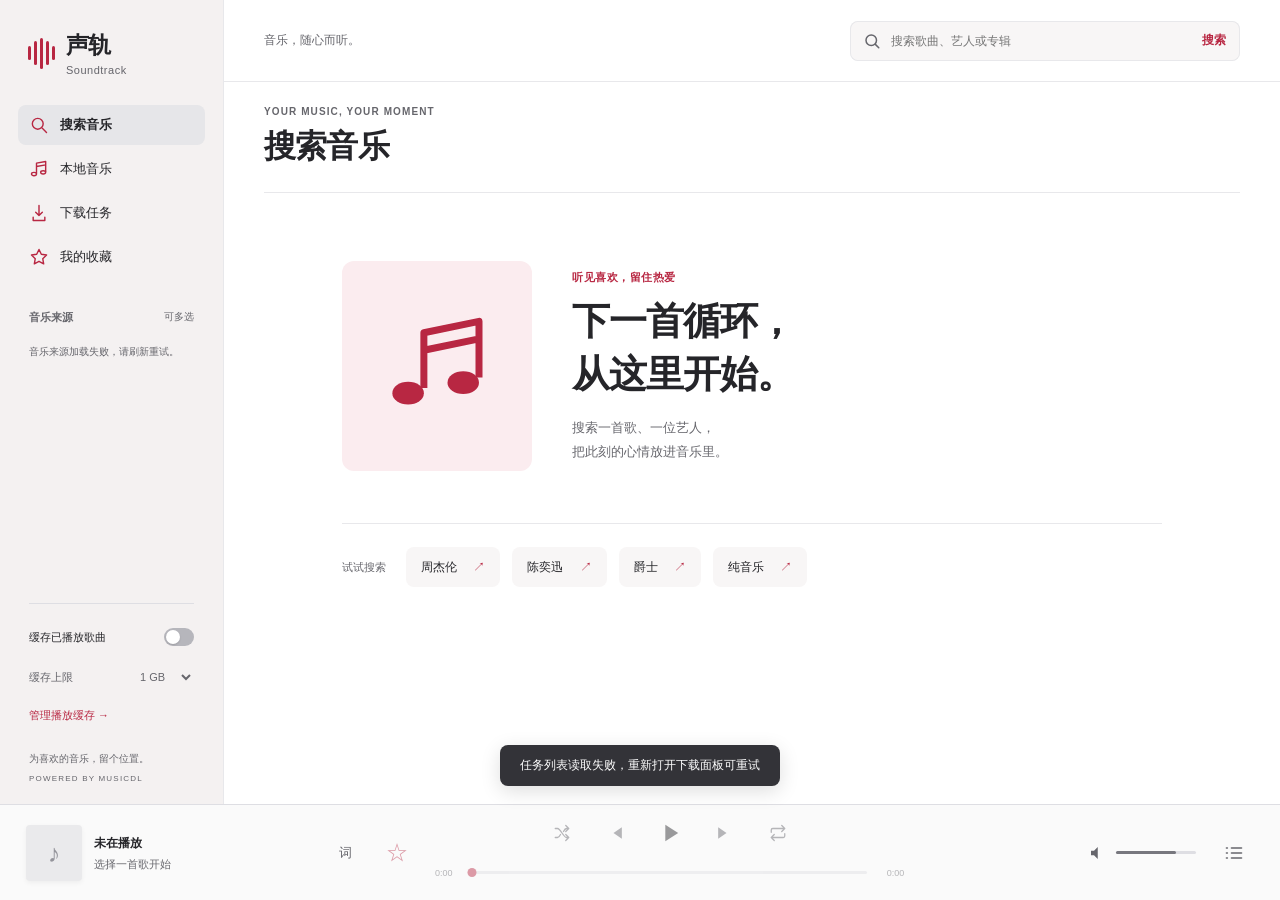
==== commit 7341d027: "add favorites, task recovery and safer library controls" ====
--- a/static/index.html
+++ b/static/index.html
@@ -7,6 +7,7 @@
 <link rel="stylesheet" href="/static/style.css">
 </head>
 <body>
+<nav class="skip-links" aria-label="快捷跳转"><a href="#mainContent">跳到歌曲列表</a><a href="#player">跳到播放器</a></nav>
 <aside class="sidebar" aria-label="音乐导航">
   <div class="brand">
     <div class="brand-mark" id="brandMark">
@@ -22,6 +23,7 @@
     <button class="nav-item selected" id="browseButton" type="button" aria-label="搜索音乐" aria-controls="searchView" aria-current="page"><svg viewBox="0 0 24 24" aria-hidden="true"><circle cx="10.5" cy="10.5" r="6.5"/><path d="m16 16 5 5"/></svg><span class="nav-label">搜索音乐</span><span class="nav-short" aria-hidden="true">搜索</span></button>
     <button class="nav-item" id="libraryButton" type="button" aria-label="本地音乐" aria-controls="libraryView"><svg viewBox="0 0 24 24" aria-hidden="true"><path d="M9 17V5l11-2v12M9 9l11-2"/><ellipse cx="6" cy="18" rx="3" ry="2"/><ellipse cx="17" cy="16" rx="3" ry="2"/></svg><span class="nav-label">本地音乐</span><span class="nav-short" aria-hidden="true">本地</span></button>
     <button class="nav-item" id="downloadsButton" type="button" aria-label="下载任务" aria-controls="dlDrawer" aria-expanded="false"><svg viewBox="0 0 24 24" aria-hidden="true"><path d="M12 3v12m-4-4 4 4 4-4M5 17v4h14v-4"/></svg><span class="nav-label">下载任务</span><span class="nav-short" aria-hidden="true">下载</span><span class="badge">0</span></button>
+    <button class="nav-item" id="favoritesButton" type="button" aria-label="我的收藏" aria-controls="favoritesView"><svg viewBox="0 0 24 24" aria-hidden="true"><path d="m12 3 2.8 5.7 6.3.9-4.6 4.4 1.1 6.2-5.6-3-5.6 3 1.1-6.2L3 9.6l6.2-.9Z"/></svg><span class="nav-label">我的收藏</span><span class="nav-short" aria-hidden="true">收藏</span></button>
   </nav>
   <section class="sourcebar" aria-labelledby="sourceLabel">
     <h2 class="sidebar-label" id="sourceLabel">音乐来源 <span>可多选</span></h2>
@@ -47,10 +49,10 @@
   </form>
 </header>
 
-<main class="results-wrap">
+<main class="results-wrap" id="mainContent" tabindex="-1" aria-label="歌曲列表">
   <section id="searchView" aria-labelledby="pageTitle">
   <div class="page-heading"><div><p class="eyebrow">YOUR MUSIC, YOUR MOMENT</p><h1 id="pageTitle">搜索音乐</h1></div><span class="sourcebar-hint" id="searchStatus" role="status" aria-live="polite"></span></div>
-  <div class="source-status-list" id="sourceStatusList" aria-label="音乐来源搜索状态" aria-live="polite" hidden></div>
+  <div class="source-status-list" id="sourceStatusList" aria-label="音乐来源搜索状态" hidden></div>
   <details id="searchHistory" class="search-history" hidden><summary>最近搜索</summary><div id="historyList"></div><button type="button" id="clearHistory" class="text-button">清空搜索历史</button></details>
   <section class="spotlight" id="spotlight" hidden aria-label="首个搜索结果">
     <div class="spotlight-cover" id="spotlightCover"></div>
@@ -68,6 +70,7 @@
     </label>
     <button type="button" id="playAll">播放全部</button>
     <button type="button" id="downloadSelected" disabled>下载所选</button>
+    <button type="button" id="favoriteSelected" disabled>收藏所选</button>
   </div>
   <div class="results-head" id="resultsHead" hidden>
     <span class="col col-select"></span>
@@ -98,6 +101,14 @@
     <div class="library-summary"><span id="libraryCount" role="status" aria-live="polite">正在读取…</span><button id="clearLibraryFilters" class="text-button" type="button" hidden>清除筛选</button><button id="playLibrary" class="text-button" type="button" disabled>播放筛选结果</button></div>
     <p class="library-error" id="libraryError" role="status" hidden></p>
     <ul class="library-list" id="libraryList"><li class="dl-empty">正在读取本地音乐…</li></ul>
+  </section>
+  <section id="favoritesView" aria-labelledby="favoritesTitle" hidden>
+    <div class="page-heading"><div><p class="eyebrow">KEEP YOUR FAVORITES</p><h1 id="favoritesTitle">我的收藏</h1></div></div>
+    <p class="library-directory">在搜索结果勾选后收藏，或收藏正在播放的歌曲。仅保存在当前浏览器或桌面应用中，最多 200 首；收藏不会下载音乐，不保证离线播放。</p>
+    <div class="library-toolbar"><label class="library-search" for="favoritesSearch">查找收藏<input id="favoritesSearch" type="search" placeholder="歌名、歌手或专辑" autocomplete="off"></label></div>
+    <div class="library-summary"><span id="favoritesCount" role="status"></span><button id="playFavorites" class="text-button" type="button" disabled>播放筛选结果</button></div>
+    <p class="library-error" id="favoritesError" role="status" hidden></p>
+    <ul class="favorites-list" id="favoritesList"></ul>
   </section>
 </main>
 
@@ -134,14 +145,19 @@
     </select>
   </label>
   <details class="conversion-help">
-    <summary>MP3 转换工具 <span id="conversionStatus">点击检测</span></summary>
-    <p>原始 MP3/FLAC 可直接保存。其他音频转 MP3 需要在运行声轨的电脑安装 FFmpeg 和 FFprobe（含 libmp3lame 编码器）。</p>
-    <p>macOS 可通过 Homebrew 安装：<code>brew install ffmpeg</code>；Windows 可从 FFmpeg 官网选择 Windows 构建，并将包含两个程序的 bin 目录加入 PATH。安装后重新打开声轨。</p>
-    <a href="https://ffmpeg.org/download.html" target="_blank" rel="noopener noreferrer">FFmpeg 官方下载说明</a>
+    <summary>MP3 转换 <span id="conversionStatus" role="status">正在检测…</span></summary>
+    <p id="conversionHelp">桌面版内置转换功能，无需额外安装。原始 MP3 直接保存，其他支持的音频可转为 MP3；转换不会提升音质。</p>
+    <div id="conversionTroubleshooting" hidden>
+      <p>桌面版请先重新下载完整应用。源码运行时，需要在运行声轨的电脑安装 FFmpeg 和 FFprobe（含 libmp3lame 编码器）。</p>
+      <p>macOS：<code>brew install ffmpeg</code>；Windows：安装后将两个程序所在的 bin 目录加入 PATH，再重新打开声轨。</p>
+      <a href="https://ffmpeg.org/download.html" target="_blank" rel="noopener noreferrer">FFmpeg 官方下载说明</a>
+    </div>
+    <p>内置转换使用 FFmpeg 和 LAME；许可与对应源码说明见应用内 audio-tools/licenses 目录及项目 Release 附件。</p>
     <button id="checkConversion" type="button">重新检测</button>
   </details>
   <div class="dl-scroll">
     <p class="dl-exit-notice" id="downloadExitNotice" role="status">关闭此页面不会停止已提交的任务，但请保持后台程序运行。停止后台后，未完成任务需要重新添加。</p>
+    <p class="dl-exit-notice" id="downloadHistoryNotice" role="status" hidden></p>
     <section class="dl-section">
       <div class="dl-section-title">下载任务 <button id="retryFailed" type="button" disabled>重试失败项</button></div>
       <ul class="dl-list" id="dlList">
@@ -179,7 +195,7 @@
 </aside>
 
 <!-- Now playing bar -->
-<footer class="player" id="player" data-empty="true">
+<footer class="player" id="player" data-empty="true" tabindex="-1" aria-label="播放器">
   <div class="np-meta">
     <div class="np-cover" id="npCover"><div class="np-cover-fallback">♪</div></div>
     <div class="np-text">
@@ -187,6 +203,7 @@
       <div class="np-artist" id="npArtist">选择一首歌开始</div>
     </div>
     <button class="np-lyric-btn" id="lyricsToggle" title="歌词" aria-label="显示歌词" aria-controls="lyricsPanel" aria-expanded="false">词</button>
+    <button class="np-favorite-btn" id="favoriteCurrent" type="button" aria-label="收藏当前歌曲" aria-pressed="false" disabled>☆</button>
   </div>
 
   <div class="np-center">
@@ -208,7 +225,7 @@
   </div>
 
   <div class="np-right">
-    <canvas class="viz" id="viz" width="220" height="44"></canvas>
+    <canvas class="viz" id="viz" width="220" height="44" aria-hidden="true"></canvas>
     <div class="vol">
       <svg viewBox="0 0 24 24" width="18" height="18"><path d="M4 9v6h4l5 5V4L8 9H4z" fill="currentColor"/></svg>
       <div class="vol-track" id="volTrack" role="slider" tabindex="0" aria-label="音量" aria-valuemin="0" aria-valuemax="100" aria-valuenow="75"><div class="vol-fill" id="volFill"></div></div>
@@ -250,9 +267,17 @@
     <div class="format-actions"><button value="cancel" autofocus>取消</button><button class="format-confirm" value="clear">确认清理</button></div>
   </form>
 </dialog>
+<dialog class="format-dialog" id="musicTrashDialog" aria-labelledby="musicTrashName" aria-describedby="musicTrashHelp">
+  <form method="dialog">
+    <div class="format-heading"><h2 id="musicTrashName">移至废纸篓？</h2></div>
+    <p class="format-help" id="musicTrashHelp">音乐及专属封面、歌曲信息会移至运行声轨的电脑的系统废纸篓，可在那里恢复。其他格式仍在使用的歌词会保留。无法移动时保留文件，不会永久删除。</p>
+    <div class="format-actions"><button value="cancel" autofocus>取消</button><button class="format-confirm" value="trash">移至废纸篓</button></div>
+  </form>
+</dialog>
 <audio id="audio" crossorigin="anonymous"></audio>
 <div class="toast" id="toast" role="status" aria-live="polite"></div>
 <script src="/static/session.js"></script>
+<script src="/static/favorites.js"></script>
 <script src="/static/app.js"></script>
 </body>
 </html>
--- a/static/style.css
+++ b/static/style.css
@@ -1,8 +1,8 @@
 :root {
   color-scheme: light;
   --canvas: #fff; --sidebar: oklch(96% .003 20); --surface: oklch(97.5% .002 20);
-  --text: #252529; --muted: #737378; --line: #e8e8eb;
-  --accent: #c92c48; --accent-soft: #fbecef; --green: #287547;
+  --text: #252529; --muted: #66666c; --line: #e8e8eb;
+  --accent: #b82742; --accent-soft: #fbecef; --green: #287547;
   --r-sm: 4px; --r-md: 8px; --r-lg: 12px; --player-h: 96px; --sidebar-w: 224px;
   --font: -apple-system, BlinkMacSystemFont, 'Segoe UI', 'PingFang SC', 'Microsoft YaHei', sans-serif;
 }
@@ -15,7 +15,10 @@
 button { border: 0; background: none; cursor: pointer; min-height: 40px; border-radius: var(--r-md); transition: transform .15s, opacity .15s; touch-action: manipulation; }
 button:active { transform: scale(.95); }
 button:disabled { opacity: .45; cursor: not-allowed; }
-button:focus-visible, input:focus-visible, select:focus-visible, [tabindex]:focus-visible { outline: 2px solid var(--accent); outline-offset: 3px; }
+button:focus-visible, input:focus-visible, select:focus-visible, a:focus-visible, summary:focus-visible, [tabindex]:focus-visible { outline: 2px solid var(--accent); outline-offset: 3px; }
+.skip-links { position: fixed; top: 8px; left: 8px; z-index: 20; display: flex; gap: 8px; transform: translateY(-160%); }
+.skip-links:focus-within { transform: none; }
+.skip-links a { display: flex; align-items: center; min-height: 40px; padding: 8px 12px; background: var(--canvas); color: var(--accent); border-radius: var(--r-md); box-shadow: 0 2px 12px #0003; }
 svg { flex-shrink: 0; }
 h1, h2 { text-wrap: balance; }
 p { text-wrap: pretty; }
@@ -147,7 +150,7 @@
 #searchView:has(#resultsToolbar:not([hidden])) .page-heading .eyebrow { display: none; }
 #searchView:has(#resultsToolbar:not([hidden])) .page-heading h1 { margin-top: 0; font-size: 24px; }
 .primary-button { display: inline-flex; align-items: center; gap: 7px; background: var(--accent); color: white; padding: 0 17px; font-size: 12px; font-weight: 600; margin-top: 16px; }
-.results-head, .row { display: grid; grid-template-columns: 24px 44px minmax(100px, 1.5fr) minmax(60px, 1fr) 58px 66px 62px 120px; align-items: center; gap: 8px; padding: 0 10px; }
+.results-head, .row { display: grid; grid-template-columns: 40px 44px minmax(100px, 1.5fr) minmax(60px, 1fr) 58px 66px 62px 120px; align-items: center; gap: 8px; padding: 0 10px; }
 .results-head { color: var(--muted); font-size: 10px; height: 36px; border-bottom: 1px solid var(--line); position: sticky; top: 0; z-index: 1; background: var(--canvas); }
 .col-dur, .col-size { text-align: right; }
 .results { list-style: none; }
@@ -200,6 +203,16 @@
 .np-title { font-size: 12px; font-weight: 600; }.np-artist { font-size: 11px; color: var(--muted); margin-top: 5px; }
 .np-lyric-btn { flex-shrink: 0; width: 40px; color: var(--muted); margin-left: auto; font-size: 13px; }
 .np-lyric-btn.on { color: var(--accent); background: var(--accent-soft); }
+.np-favorite-btn { flex: 0 0 40px; color: var(--accent); font-size: 22px; }
+.np-favorite-btn[aria-pressed="true"] { background: var(--accent-soft); }
+.favorites-list { list-style: none; padding: 0; margin: 0; }
+.favorite-item { display: flex; align-items: center; gap: 16px; padding: 14px 0; border-bottom: 1px solid var(--line); }
+.favorite-meta { flex: 1; min-width: 0; }
+.favorite-meta strong { display: block; font-size: 14px; font-weight: 600; overflow-wrap: anywhere; line-height: 1.5; }
+.favorite-meta small { display: block; color: var(--muted); font-size: 11px; overflow-wrap: anywhere; line-height: 1.6; margin-top: 4px; }
+.favorite-actions { display: flex; gap: 4px; flex-shrink: 0; }
+.favorite-actions button { padding: 0 10px; font-size: 12px; color: var(--accent); }
+#playFavorites { margin-left: auto; }
 .np-center { display: flex; flex-direction: column; align-items: center; }
 .transport { display: flex; align-items: center; gap: 14px; }
 .t-btn { width: 40px; display: grid; place-items: center; color: #626269; }.t-btn.play { color: var(--text); }
@@ -221,7 +234,7 @@
 .lyrics-head, .dl-head { display: flex; justify-content: space-between; align-items: center; padding: 22px 24px 14px; font-size: 20px; font-weight: 700; }
 .lyrics-head button, .dl-head button { width: 40px; font-size: 16px; color: var(--muted); }
 .lyrics-scroll { flex: 1; min-height: 0; overflow-y: auto; padding: 22px 28px 40px; overscroll-behavior: contain; }
-.lr { display: block; text-align: left; font-size: 23px; font-weight: 650; line-height: 1.6; color: #8d8d93; padding: 10px 0; width: 100%; }
+.lr { display: block; text-align: left; font-size: 23px; font-weight: 650; line-height: 1.6; color: var(--muted); padding: 10px 0; width: 100%; }
 .lr.active { color: var(--accent); }
 .empty, .dl-empty { font-size: 13px; color: var(--muted); text-align: center; padding: 30px 0; line-height: 1.7; }
 .dl-folder { display: flex; align-items: center; gap: 12px; margin: 0 22px 12px; padding: 14px; background: var(--surface); border-radius: var(--r-md); }
@@ -244,6 +257,9 @@
 .toast.show { opacity: 1; transform: translate(-50%, 0); }
 .source-status-list { display: flex; flex-wrap: wrap; gap: 8px; padding: 14px 0 0; }
 .source-state { padding: 5px 9px; background: var(--surface); border-radius: var(--r-sm); font-size: 11px; color: var(--muted); }
+.source-state button { margin-left: 6px; min-width: 40px; padding: 5px 7px; border: 0; border-radius: var(--r-sm); background: var(--surface); color: inherit; font: inherit; cursor: pointer; }
+.source-state button[aria-disabled="true"] { cursor: wait; }
+.source-state button:focus-visible { outline: 2px solid var(--accent); outline-offset: 2px; }
 .source-state.warning, .source-state.error { background: #fff1df; color: #8b4a00; }.source-state.busy { color: var(--accent); }
 .results-toolbar { display: flex; align-items: center; flex-wrap: wrap; gap: 10px; font-size: 12px; padding: 8px 0; border-bottom: 1px solid var(--line); }
 .results-toolbar button { padding: 0 12px; color: var(--accent); background: var(--accent-soft); }
@@ -297,13 +313,13 @@
 }
 @media (max-width: 1100px) {
   :root { --sidebar-w: 200px; }.topbar { padding: 0 25px; }.results-wrap { padding: 28px 25px; }
-  .col-size, .r-size, .col-album, .r-album { display: none; }.results-head, .row { grid-template-columns: 24px 44px minmax(100px, 1fr) 54px 55px 120px; gap: 6px; }
+  .col-size, .r-size, .col-album, .r-album { display: none; }.results-head, .row { grid-template-columns: 40px 44px minmax(100px, 1fr) 54px 55px 120px; gap: 6px; }
   .viz { display: none; }.placeholder { grid-template-columns: 150px 1fr; gap: 28px; margin-top: 50px; }.empty-art { height: 180px; }
 }
 @media (max-width: 800px) {
   :root { --sidebar-w: 178px; }.sidebar { padding: 25px 10px 15px; }.topbar-label { display: none; }.search { width: 100%; }.topbar { padding: 0 20px; }
   .results-wrap { padding: 25px 20px; }.col-album, .r-album, .col-src, .r-src { display: none; }
-  .results-head, .row { grid-template-columns: 24px 42px minmax(0, 1fr) 120px; gap: 6px; }.col-dur, .r-dur { display: none; }
+  .results-head, .row { grid-template-columns: 40px 42px minmax(0, 1fr) 120px; gap: 6px; }.col-dur, .r-dur { display: none; }
   .player { grid-template-columns: minmax(0, 1fr) 230px 40px; gap: 10px; padding: 8px 16px; }.np-right { display: none; }
   .placeholder { grid-template-columns: 1fr; margin-top: 35px; }.empty-art { display: none; }.search-suggestions { margin-top: 0; gap: 8px; }
   .spotlight { gap: 12px; }
@@ -314,7 +330,9 @@
   .sidebar { grid-column: 1; grid-row: 1; padding: 12px 16px 10px; display: grid; grid-template-columns: auto 1fr; gap: 10px; overflow: visible; }
   .brand { padding: 0; gap: 8px; }.brand-text h1 { font-size: 20px; }.brand-text p { display: none; }.brand-mark { width: 20px; height: 23px; gap: 2px; }
   .navigation { display: flex; justify-content: flex-end; gap: 2px; }.nav-item { width: auto; padding: 0 8px; font-size: 12px; gap: 3px; }.nav-item svg, .nav-label { display: none; }.nav-short { display: inline; }
-  body[data-view="library"] .sourcebar, body[data-view="library"] .sidebar-bottom { display: none; }
+  body[data-view="library"] .sourcebar, body[data-view="library"] .sidebar-bottom,
+  body[data-view="favorites"] .sourcebar, body[data-view="favorites"] .sidebar-bottom { display: none; }
+  .favorite-item { align-items: stretch; flex-direction: column; gap: 6px; }
   .sourcebar { grid-column: 1 / -1; margin-top: 0; min-width: 0; }.sidebar-label, .source-help, .sidebar-bottom { display: none; }
   .sidebar-bottom { display: block; grid-column: 1 / -1; padding: 0 3px; }
   .sidebar-credit { display: none; }.cache-controls { border: 0; padding: 0; display: flex; flex-wrap: wrap; justify-content: space-between; gap: 0 20px; }
@@ -326,7 +344,7 @@
   .placeholder { margin: 22px 4px 0; gap: 22px; }.empty-copy h2 { font-size: 31px; }.empty-copy p { font-size: 12px; }.search-suggestions { padding-top: 15px; gap: 7px; }.search-suggestions > span { width: 100%; }
   .spotlight { display: none; }
   .spotlight .primary-button { display: none; }
-  .results-head, .row { grid-template-columns: 20px 32px minmax(0, 1fr) 120px; padding: 0 3px; gap: 5px; }.col-dur, .r-dur { display: none; }.r-cover { width: 32px; height: 32px; }.row { min-height: 62px; }
+  .results-head, .row { grid-template-columns: 40px minmax(0, 1fr) 120px; padding: 0 3px; gap: 5px; }.col-cover, .r-cover, .col-dur, .r-dur { display: none; }.row { min-height: 62px; }
   .player { grid-row: 4; grid-template-columns: minmax(0, 1fr) 40px; grid-template-rows: 40px 40px; gap: 4px; position: relative; align-items: start; padding: 10px 14px max(8px, env(safe-area-inset-bottom)); }
   .np-cover { width: 40px; height: 40px; }.np-meta { gap: 8px; }.np-lyric-btn { width: 40px; }.np-center { grid-column: 1 / -1; grid-row: 2; padding: 0; }.transport { gap: 16px; }.seek { position: absolute; bottom: calc(2px + env(safe-area-inset-bottom)); left: 16px; right: 16px; width: auto; }
   .queue-toggle { grid-column: 2; grid-row: 1; }.results-toolbar { gap: 7px; }.results-toolbar button { padding: 0 10px; }
@@ -335,16 +353,16 @@
   #libraryView .page-heading h1 { font-size: 26px; }.library-directory { margin: 10px 0; }
   #libraryView .library-item, #libraryView .library-item.desktop { gap: 4px; padding: 10px 0; }
 }
-@media (prefers-reduced-motion: reduce) { *, *::before, *::after { animation: none !important; transition: none !important; scroll-behavior: auto !important; } }
+@media (prefers-reduced-motion: reduce) { *, *::before, *::after { animation: none !important; transition: none !important; scroll-behavior: auto !important; } button:active { transform: none; } }
 /* Recent searches stay compact until requested. */
 .search-history { margin: 0 0 16px; font-size: 12px; color: var(--muted); }
-.search-history summary { cursor: pointer; padding: 10px 0; }
+.search-history summary { cursor: pointer; min-height: 40px; padding: 10px 0; }
 #historyList { display: flex; flex-wrap: wrap; gap: 8px; margin-bottom: 8px; }
 .history-item { display: inline-flex; max-width: 100%; background: #e9e9ec; border-radius: 8px; overflow: hidden; }
 .history-item button { min-height: 40px; padding: 8px 12px; color: #454550; }
 .history-search { overflow-wrap: anywhere; text-align: left; min-width: 0; }
 .history-remove { min-width: 40px; flex-shrink: 0; }
-.queue-research { flex-shrink: 0; color: #c92c48; min-height: 40px; font-size: 11px; }
+.queue-research { flex-shrink: 0; color: var(--accent); min-height: 40px; font-size: 11px; }
 .queue-item small { white-space: normal; overflow-wrap: anywhere; }
 .dl-exit-notice { margin: 0 24px 16px; padding: 12px; border-radius: var(--r-md); background: var(--surface); color: var(--muted); font-size: 12px; line-height: 1.7; }
 .dl-exit-notice[data-active="true"] { background: var(--accent-soft); color: #8e2337; }
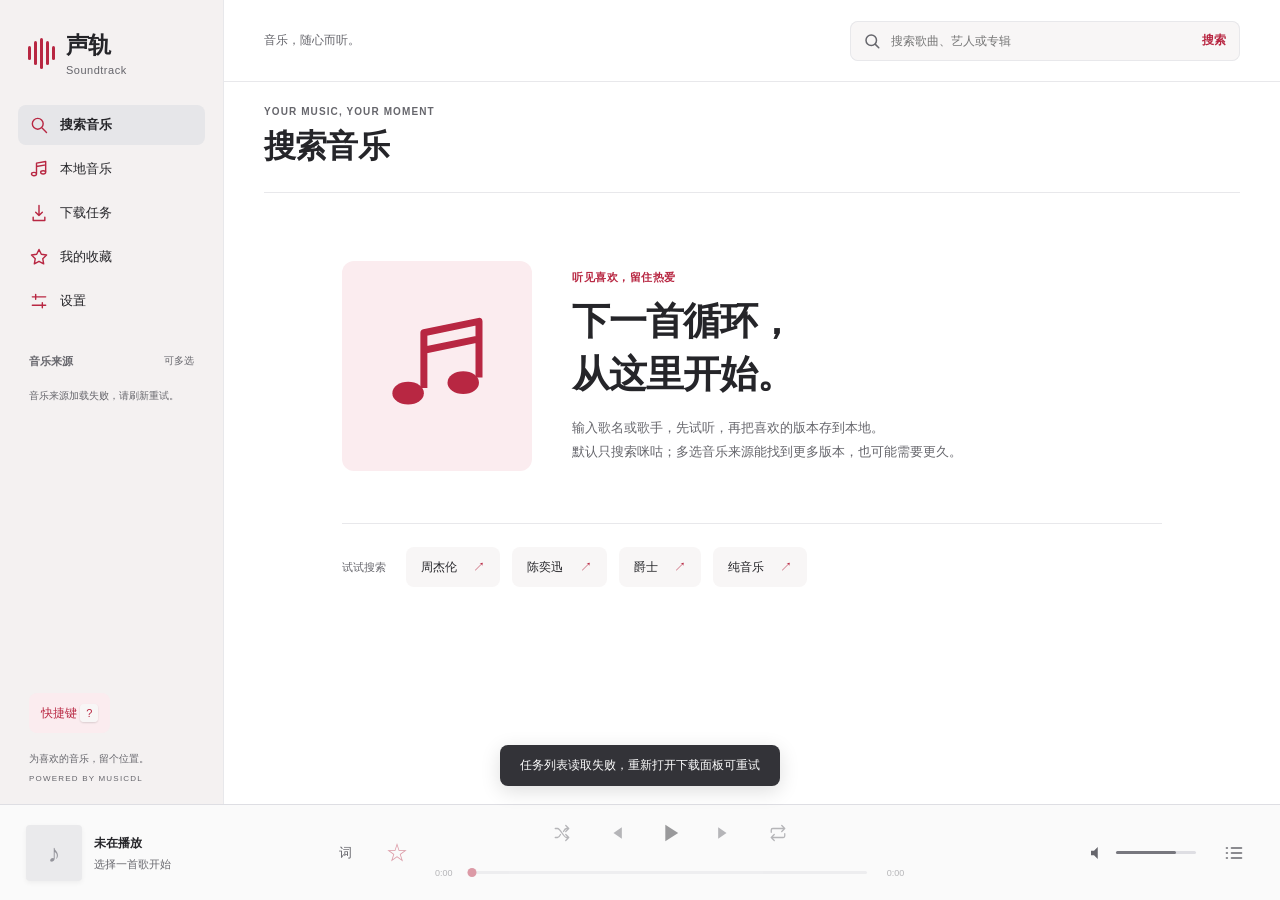
==== commit be3d5727: "release v0.9.0 with search and playback improvements" ====
--- a/static/index.html
+++ b/static/index.html
@@ -24,6 +24,7 @@
     <button class="nav-item" id="libraryButton" type="button" aria-label="本地音乐" aria-controls="libraryView"><svg viewBox="0 0 24 24" aria-hidden="true"><path d="M9 17V5l11-2v12M9 9l11-2"/><ellipse cx="6" cy="18" rx="3" ry="2"/><ellipse cx="17" cy="16" rx="3" ry="2"/></svg><span class="nav-label">本地音乐</span><span class="nav-short" aria-hidden="true">本地</span></button>
     <button class="nav-item" id="downloadsButton" type="button" aria-label="下载任务" aria-controls="dlDrawer" aria-expanded="false"><svg viewBox="0 0 24 24" aria-hidden="true"><path d="M12 3v12m-4-4 4 4 4-4M5 17v4h14v-4"/></svg><span class="nav-label">下载任务</span><span class="nav-short" aria-hidden="true">下载</span><span class="badge">0</span></button>
     <button class="nav-item" id="favoritesButton" type="button" aria-label="我的收藏" aria-controls="favoritesView"><svg viewBox="0 0 24 24" aria-hidden="true"><path d="m12 3 2.8 5.7 6.3.9-4.6 4.4 1.1 6.2-5.6-3-5.6 3 1.1-6.2L3 9.6l6.2-.9Z"/></svg><span class="nav-label">我的收藏</span><span class="nav-short" aria-hidden="true">收藏</span></button>
+    <button class="nav-item" id="settingsButton" type="button" aria-label="设置" aria-controls="settingsView"><svg viewBox="0 0 24 24" aria-hidden="true"><path d="M4 7h16M4 17h16M8 4v6m8 4v6"/></svg><span class="nav-label">设置</span><span class="nav-short" aria-hidden="true">设置</span><span id="updateDot" class="update-dot" hidden></span></button>
   </nav>
   <section class="sourcebar" aria-labelledby="sourceLabel">
     <h2 class="sidebar-label" id="sourceLabel">音乐来源 <span>可多选</span></h2>
@@ -31,11 +32,7 @@
     <p class="source-help" id="sourceHelp">正在连接音乐来源…</p>
   </section>
   <div class="sidebar-bottom">
-    <div class="cache-controls">
-      <label class="cache-toggle"><span>缓存已播放歌曲</span><input id="cacheToggle" type="checkbox"><span class="cache-switch" aria-hidden="true"></span></label>
-      <label class="cache-capacity" for="cacheLimit">缓存上限<select id="cacheLimit"><option value="512">512 MB</option><option value="1024" selected>1 GB</option><option value="2048">2 GB</option><option value="5120">5 GB</option></select></label>
-      <button id="cacheManage" class="cache-manage" type="button" aria-controls="cachePanel" aria-expanded="false">管理播放缓存 →</button>
-    </div>
+    <button id="shortcutHelp" class="text-button" type="button">快捷键 <kbd>?</kbd></button>
     <p class="sidebar-credit">为喜欢的音乐，留个位置。<span>POWERED BY MUSICDL</span></p>
   </div>
 </aside>
@@ -54,21 +51,22 @@
   <div class="page-heading"><div><p class="eyebrow">YOUR MUSIC, YOUR MOMENT</p><h1 id="pageTitle">搜索音乐</h1></div><span class="sourcebar-hint" id="searchStatus" role="status" aria-live="polite"></span></div>
   <div class="source-status-list" id="sourceStatusList" aria-label="音乐来源搜索状态" hidden></div>
   <details id="searchHistory" class="search-history" hidden><summary>最近搜索</summary><div id="historyList"></div><button type="button" id="clearHistory" class="text-button">清空搜索历史</button></details>
-  <section class="spotlight" id="spotlight" hidden aria-label="首个搜索结果">
-    <div class="spotlight-cover" id="spotlightCover"></div>
-    <div class="spotlight-copy"><p class="eyebrow">从这首开始</p><h2 id="spotlightTitle"></h2><p id="spotlightArtist"></p></div><button class="primary-button" id="spotlightPlay" type="button">播放歌曲</button>
-  </section>
+  <div class="search-filters" id="searchFilters" hidden aria-label="筛选搜索结果">
+    <div class="filter-options">
+    <label><input id="filterLossless" type="checkbox">只看无损</label>
+    <label><input id="filterDownloaded" type="checkbox">隐藏已下载</label>
+    <label title="隐藏来源标明的试听，以及不超过 60 秒的短音频；短音频也可能是完整作品"><input id="filterPreview" type="checkbox">隐藏疑似片段</label>
+    </div>
+    <div class="filter-summary">
+    <span id="searchFilterCount" role="status" aria-live="polite" tabindex="-1"></span>
+    <button id="clearSearchFilters" type="button" class="text-button" hidden>清除筛选</button>
+    </div>
+  </div>
   <div class="results-toolbar" id="resultsToolbar" hidden>
-    <label class="select-all"><input type="checkbox" id="selectAll">全选</label>
+    <label class="select-all"><input type="checkbox" id="selectAll" aria-label="全选当前可见版本">全选可见</label>
     <span id="selectionCount">0 首歌曲</span>
-    <label class="download-preference">下载格式
-      <select id="downloadFormatPreference" aria-label="默认下载格式">
-        <option value="mp3">MP3 · 通用</option>
-        <option value="flac">原始 FLAC</option>
-        <option value="ask">每次选择</option>
-      </select>
-    </label>
-    <button type="button" id="playAll">播放全部</button>
+    <button type="button" id="clearSelection" hidden>清空选择</button>
+    <button type="button" id="playAll">播放筛选结果</button>
     <button type="button" id="downloadSelected" disabled>下载所选</button>
     <button type="button" id="favoriteSelected" disabled>收藏所选</button>
   </div>
@@ -83,10 +81,11 @@
     <span class="col col-act"></span>
   </div>
   <ul class="results" id="results"></ul>
+  <p id="searchFilterEmpty" class="dl-empty" hidden>没有符合条件的歌曲。清除筛选可查看全部结果。</p>
 
   <div class="placeholder" id="placeholder">
     <div class="empty-art" aria-hidden="true"><svg viewBox="0 0 160 160"><path d="M65 105V42l63-13v64M65 62l63-13"/><ellipse cx="47" cy="111" rx="18" ry="13"/><ellipse cx="110" cy="99" rx="18" ry="13"/></svg></div>
-    <div class="empty-copy"><span class="eyebrow">听见喜欢，留住热爱</span><h2>下一首循环，<br>从这里开始。</h2><p>搜索一首歌、一位艺人，<br>把此刻的心情放进音乐里。</p></div>
+    <div class="empty-copy"><span class="eyebrow">听见喜欢，留住热爱</span><h2>下一首循环，<br>从这里开始。</h2><p>输入歌名或歌手，先试听，再把喜欢的版本存到本地。<br>默认只搜索咪咕；多选音乐来源能找到更多版本，也可能需要更久。</p></div>
     <div class="search-suggestions"><span>试试搜索</span><button type="button" data-query="周杰伦">周杰伦 <span>↗</span></button><button type="button" data-query="陈奕迅">陈奕迅 <span>↗</span></button><button type="button" data-query="爵士">爵士 <span>↗</span></button><button type="button" data-query="纯音乐">纯音乐 <span>↗</span></button></div>
   </div>
   </section>
@@ -109,6 +108,29 @@
     <div class="library-summary"><span id="favoritesCount" role="status"></span><button id="playFavorites" class="text-button" type="button" disabled>播放筛选结果</button></div>
     <p class="library-error" id="favoritesError" role="status" hidden></p>
     <ul class="favorites-list" id="favoritesList"></ul>
+  </section>
+  <section id="settingsView" aria-labelledby="settingsTitle" hidden>
+    <div class="page-heading"><div><p class="eyebrow">MAKE YOURSELF AT HOME</p><h1 id="settingsTitle" tabindex="-1">设置</h1></div><button id="settingsShortcuts" class="text-button" type="button">快捷键</button></div>
+    <div class="settings-section">
+      <h2>下载</h2>
+      <label class="setting-row" for="downloadFormatPreference"><span><strong>默认下载格式</strong><small>MP3 兼容常用播放器；FLAC 仅保存原始无损。</small></span><select id="downloadFormatPreference"><option value="mp3">MP3 · 通用</option><option value="flac">原始 FLAC</option><option value="ask">每次选择</option></select></label>
+      <label class="setting-row" for="downloadNaming"><span><strong>文件命名</strong><small>只应用于新任务，已下载文件保留原名。</small></span><select id="downloadNaming"><option value="title-artist">歌名 - 歌手</option><option value="artist-title">歌手 - 歌名</option><option value="title">仅歌名</option></select></label>
+      <label class="setting-row" for="downloadLayout"><span><strong>目录结构</strong><small>按来源、按歌手，或直接保存到下载目录。</small></span><select id="downloadLayout"><option value="source">按音乐来源</option><option value="artist">按歌手</option><option value="flat">不分目录</option></select></label>
+      <p class="setting-note">下载目录、同时下载数与转换状态可在「下载任务」查看。</p>
+    </div>
+    <div class="settings-section">
+      <h2>播放</h2>
+      <label class="setting-row" for="rememberPosition"><span><strong>记住播放位置</strong><small>重新打开后保持暂停，手动播放时从上次位置继续。</small></span><input id="rememberPosition" type="checkbox" checked></label>
+      <label class="setting-row cache-toggle" for="cacheToggle"><span><strong>缓存已播放歌曲</strong><small>减少重复加载。临时缓存会自动清理，长期保留请下载。</small></span><input id="cacheToggle" type="checkbox"></label>
+      <label class="setting-row" for="cacheLimit"><span><strong>缓存上限</strong><small>下次缓存播放或写入完成后清理。</small></span><select id="cacheLimit"><option value="512">512 MB</option><option value="1024" selected>1 GB</option><option value="2048">2 GB</option><option value="5120">5 GB</option></select></label>
+      <button id="cacheManage" class="text-button" type="button" aria-controls="cachePanel" aria-expanded="false">管理播放缓存 →</button>
+    </div>
+    <div class="settings-section">
+      <h2>关于声轨 <span id="appVersion"></span></h2>
+      <label class="setting-row" for="autoUpdate"><span><strong>启动时检查更新</strong><small>只检查 GitHub 的正式版本，下载与安装由你决定。</small></span><input id="autoUpdate" type="checkbox" checked></label>
+      <p id="updateStatus" class="setting-note" role="status">正在读取版本…</p>
+      <div class="settings-actions"><button id="checkUpdate" type="button">检查更新</button><a id="releaseLink" href="https://github.com/LiuKay/musicdl-soundtrack/releases" target="_blank" rel="noopener noreferrer">前往发布页 ↗</a></div>
+    </div>
   </section>
 </main>
 
@@ -274,10 +296,27 @@
     <div class="format-actions"><button value="cancel" autofocus>取消</button><button class="format-confirm" value="trash">移至废纸篓</button></div>
   </form>
 </dialog>
+<dialog class="format-dialog shortcuts-dialog" id="shortcutsDialog" aria-labelledby="shortcutsTitle">
+  <div class="format-heading"><h2 id="shortcutsTitle">快捷键</h2><button id="shortcutsClose" type="button" aria-label="关闭快捷键帮助">✕</button></div>
+  <dl><div><dt>搜索</dt><dd><kbd>/</kbd> 或 <kbd>⌘ / Ctrl K</kbd></dd></div><div><dt>选择上一首 / 下一首结果</dt><dd><kbd>↑</kbd> <kbd>↓</kbd></dd></div><div><dt>播放所指歌曲</dt><dd><kbd>Enter</kbd></dd></div><div><dt>下载 / 收藏所指歌曲</dt><dd><kbd>D</kbd> <kbd>F</kbd></dd></div><div><dt>播放 / 暂停</dt><dd><kbd>Space</kbd></dd></div><div><dt>上一首 / 下一首</dt><dd><kbd>Alt ←</kbd> <kbd>Alt →</kbd></dd></div><div><dt>关闭面板</dt><dd><kbd>Esc</kbd></dd></div><div><dt>打开帮助</dt><dd><kbd>?</kbd></dd></div></dl>
+  <p class="setting-note">在列表空白处使用歌曲快捷键。输入文字、操作按钮和调节滑块时保留原有键盘行为。</p>
+</dialog>
 <audio id="audio" crossorigin="anonymous"></audio>
+<div id="trackMenu" class="track-menu" role="menu" aria-label="歌曲操作" hidden>
+  <p id="trackMenuTitle"></p>
+  <button type="button" role="menuitem" data-track-action="play">播放</button>
+  <button type="button" role="menuitem" data-track-action="next">下一首播放</button>
+  <button type="button" role="menuitem" data-track-action="download">下载</button>
+  <button type="button" role="menuitem" data-track-action="favorite">收藏 / 取消收藏</button>
+  <button type="button" role="menuitem" data-track-action="copy">复制歌名与歌手</button>
+  <button type="button" role="menuitem" data-track-action="research" aria-expanded="false">在其他来源搜索 ›</button>
+  <div id="trackMenuSources" role="group" aria-label="选择音乐来源" hidden></div>
+</div>
 <div class="toast" id="toast" role="status" aria-live="polite"></div>
 <script src="/static/session.js"></script>
 <script src="/static/favorites.js"></script>
+<script src="/static/search-model.js"></script>
+<script src="/static/media-controls.js"></script>
 <script src="/static/app.js"></script>
 </body>
 </html>
--- a/static/style.css
+++ b/static/style.css
@@ -138,14 +138,6 @@
 .sourcebar-hint { display: flex; align-items: center; gap: 7px; color: var(--muted); font-size: 11px; min-height: 18px; flex-shrink: 0; }
 .spin { width: 12px; height: 12px; border: 2px solid #e4e4e8; border-top-color: var(--accent); border-radius: 50%; animation: spin .7s linear infinite; }
 @keyframes spin { to { transform: rotate(360deg); } }
-.spotlight { display: flex; align-items: center; gap: 14px; padding: 12px 0; min-width: 0; }
-.spotlight-cover { width: 56px; height: 56px; flex-shrink: 0; border-radius: var(--r-md); overflow: hidden; background: var(--surface); box-shadow: 0 1px 3px #0002; display: grid; place-items: center; font-size: 28px; color: var(--accent); }
-.spotlight-cover img { width: 100%; height: 100%; object-fit: cover; }
-.spotlight-copy { min-width: 0; flex: 1; }
-.spotlight-copy .eyebrow { color: var(--accent); }
-.spotlight-copy h2 { font-size: 16px; letter-spacing: -.2px; margin: 3px 0; overflow: hidden; text-overflow: ellipsis; white-space: nowrap; }
-.spotlight-copy > p:not(.eyebrow) { font-size: 11px; color: var(--muted); overflow: hidden; text-overflow: ellipsis; white-space: nowrap; }
-.spotlight .primary-button { margin: 0; flex-shrink: 0; }
 #searchView:has(#resultsToolbar:not([hidden])) .page-heading { padding-bottom: 12px; }
 #searchView:has(#resultsToolbar:not([hidden])) .page-heading .eyebrow { display: none; }
 #searchView:has(#resultsToolbar:not([hidden])) .page-heading h1 { margin-top: 0; font-size: 24px; }
@@ -322,7 +314,6 @@
   .results-head, .row { grid-template-columns: 40px 42px minmax(0, 1fr) 120px; gap: 6px; }.col-dur, .r-dur { display: none; }
   .player { grid-template-columns: minmax(0, 1fr) 230px 40px; gap: 10px; padding: 8px 16px; }.np-right { display: none; }
   .placeholder { grid-template-columns: 1fr; margin-top: 35px; }.empty-art { display: none; }.search-suggestions { margin-top: 0; gap: 8px; }
-  .spotlight { gap: 12px; }
 }
 @media (max-width: 600px) {
   :root { --player-h: calc(140px + env(safe-area-inset-bottom)); }
@@ -342,8 +333,6 @@
   .topbar { grid-row: 2; padding: 10px 20px; }.search input { font-size: 16px; }.results-wrap { grid-row: 3; padding: 20px 16px 30px; }
   .page-heading { align-items: flex-start; gap: 10px; padding-bottom: 18px; }.page-heading h1 { font-size: 28px; }.page-heading .eyebrow { font-size: 8px; }.sourcebar-hint { font-size: 10px; padding-top: 5px; }
   .placeholder { margin: 22px 4px 0; gap: 22px; }.empty-copy h2 { font-size: 31px; }.empty-copy p { font-size: 12px; }.search-suggestions { padding-top: 15px; gap: 7px; }.search-suggestions > span { width: 100%; }
-  .spotlight { display: none; }
-  .spotlight .primary-button { display: none; }
   .results-head, .row { grid-template-columns: 40px minmax(0, 1fr) 120px; padding: 0 3px; gap: 5px; }.col-cover, .r-cover, .col-dur, .r-dur { display: none; }.row { min-height: 62px; }
   .player { grid-row: 4; grid-template-columns: minmax(0, 1fr) 40px; grid-template-rows: 40px 40px; gap: 4px; position: relative; align-items: start; padding: 10px 14px max(8px, env(safe-area-inset-bottom)); }
   .np-cover { width: 40px; height: 40px; }.np-meta { gap: 8px; }.np-lyric-btn { width: 40px; }.np-center { grid-column: 1 / -1; grid-row: 2; padding: 0; }.transport { gap: 16px; }.seek { position: absolute; bottom: calc(2px + env(safe-area-inset-bottom)); left: 16px; right: 16px; width: auto; }
@@ -364,5 +353,73 @@
 .history-remove { min-width: 40px; flex-shrink: 0; }
 .queue-research { flex-shrink: 0; color: var(--accent); min-height: 40px; font-size: 11px; }
 .queue-item small { white-space: normal; overflow-wrap: anywhere; }
+.search-filters { display: flex; flex-wrap: wrap; align-items: center; justify-content: space-between; gap: 0 18px; padding: 4px 0 0; font-size: 12px; }
+.filter-options, .filter-summary { display: flex; flex-wrap: wrap; align-items: center; gap: 0 18px; }
+.filter-summary { margin-left: auto; }
+.search-filters label { display: inline-flex; align-items: center; min-height: 40px; gap: 8px; cursor: pointer; }
+.search-filters input, .setting-row input { width: 18px; height: 18px; accent-color: var(--accent); flex-shrink: 0; }
+#searchFilterCount { color: var(--muted); margin-left: auto; font-size: 11px; font-variant-numeric: tabular-nums; }
+.preview-label { color: #8b4a00; }
+.preview-label:empty { display: none; }
+.track-source-inline { display: none; }
+.r-title:has(.version-toggle) { display: grid; grid-template-columns: minmax(0, 1fr) auto; column-gap: 8px; }
+.r-title:has(.version-toggle) .name, .r-title:has(.version-toggle) .artist, .r-title:has(.version-toggle) .track-download-meta { grid-column: 1; }
+.version-toggle { grid-column: 2; grid-row: 1 / 4; align-self: center; padding: 0 8px; color: var(--accent); font-size: 11px; text-align: left; }
+.variant-row { background: var(--surface); }
+.variant-row .r-title { padding-left: 12px; }
+.row.keyboard-current { outline: 2px solid var(--accent); outline-offset: -2px; }
+.results.no-size .r-size, .results-head.no-size .col-size, .results.no-album .r-album, .results-head.no-album .col-album { display: none; }
+@media (min-width: 1101px) {
+  .results.no-size .row, .results-head.no-size { grid-template-columns: 40px 44px minmax(100px, 1.5fr) minmax(60px, 1fr) 58px 82px 120px; }
+  .results.no-album .row, .results-head.no-album { grid-template-columns: 40px 44px minmax(100px, 1fr) 58px 66px 82px 120px; }
+  .results.no-album.no-size .row, .results-head.no-album.no-size { grid-template-columns: 40px 44px minmax(100px, 1fr) 58px 82px 120px; }
+}
+.source-health { font-size: 9px; color: var(--muted); margin-left: auto; }
+.chip[data-health="warning"] .source-health, .chip[data-health="error"] .source-health { color: #8b4a00; }
+.chip[data-health="done"] .source-health { color: var(--green); }
+.update-dot { width: 7px; height: 7px; background: var(--accent); border-radius: 50%; }
+.settings-section { padding: 24px 0; border-bottom: 1px solid var(--line); max-width: 780px; }
+.settings-section h2 { font-size: 18px; letter-spacing: -.012em; margin-bottom: 8px; }
+.settings-section h2 span { font-weight: 400; font-size: 12px; margin-left: 8px; color: var(--muted); }
+.setting-row { display: flex; align-items: center; justify-content: space-between; gap: 24px; padding: 14px 0; min-height: 70px; }
+.setting-row > span { min-width: 0; }
+.setting-row strong { display: block; font-size: 14px; font-weight: 500; }
+.setting-row small { display: block; font-size: 12px; color: var(--muted); margin-top: 6px; line-height: 1.6; }
+.setting-row select { border: 0; min-height: 40px; background: var(--surface); padding: 0 10px; border-radius: var(--r-md); max-width: 145px; }
+.setting-row.cache-toggle { cursor: pointer; font-size: inherit; }
+.setting-row.cache-toggle input { position: static; opacity: 1; }
+.setting-note { color: var(--muted); font-size: 12px; line-height: 1.8; }
+.settings-actions { display: flex; align-items: center; gap: 18px; margin-top: 12px; }
+.settings-actions button { padding: 0 14px; background: var(--accent-soft); color: var(--accent); }
+.settings-actions a { color: var(--accent); font-size: 12px; min-height: 40px; display: inline-flex; align-items: center; }
+kbd { font-family: var(--font); font-size: 11px; background: var(--surface); border-radius: var(--r-sm); padding: 3px 6px; box-shadow: 0 1px 2px #0002; white-space: nowrap; }
+.shortcuts-dialog { width: min(480px, calc(100vw - 32px)); }
+.shortcuts-dialog dl { margin: 14px 0; }
+.shortcuts-dialog dl div { display: flex; justify-content: space-between; align-items: center; min-height: 42px; gap: 12px; font-size: 12px; }
+.shortcuts-dialog dd { display: flex; gap: 5px; align-items: center; }
+.track-menu { position: fixed; z-index: 15; width: min(240px, calc(100vw - 16px)); max-height: min(480px, calc(100dvh - 16px)); overflow-y: auto; padding: 8px; background: var(--canvas); border-radius: var(--r-lg); box-shadow: 0 8px 36px #0003; overscroll-behavior: contain; }
+.track-menu p { font-size: 11px; color: var(--muted); padding: 8px; overflow-wrap: anywhere; }
+.track-menu button { width: 100%; text-align: left; padding: 8px 12px; font-size: 12px; display: block; }
+#trackMenuSources { border-top: 1px solid var(--line); margin-top: 6px; }
+@media (max-width: 600px) {
+  .sidebar-bottom { display: none; }
+  body[data-view="settings"] .sourcebar { display: none; }
+  .nav-item { padding: 0 6px; }
+  .brand-text h1 { font-size: 18px; }
+  .source-health { display: none; }
+  .r-title:has(.version-toggle) { display: block; }
+  .version-toggle { padding: 0 6px; margin-left: -6px; }
+  .search-filters { gap: 0 12px; font-size: 11px; }
+  .filter-options { gap: 0 12px; }
+  .filter-summary { margin-left: 0; width: 100%; justify-content: space-between; gap: 8px; min-height: 28px; }
+  #searchFilterCount { margin-left: 0; padding: 4px 0; }
+  .search-history { margin-bottom: 8px; }
+  .results-head { display: none; }
+  #selectionCount[data-selected="false"] { display: none; }
+  .setting-row { gap: 14px; }
+  .setting-row small { font-size: 11px; }
+  .settings-section { padding: 20px 0; }
+}
+@media (max-width: 800px) { .track-source-inline { display: inline; } }
 .dl-exit-notice { margin: 0 24px 16px; padding: 12px; border-radius: var(--r-md); background: var(--surface); color: var(--muted); font-size: 12px; line-height: 1.7; }
 .dl-exit-notice[data-active="true"] { background: var(--accent-soft); color: #8e2337; }
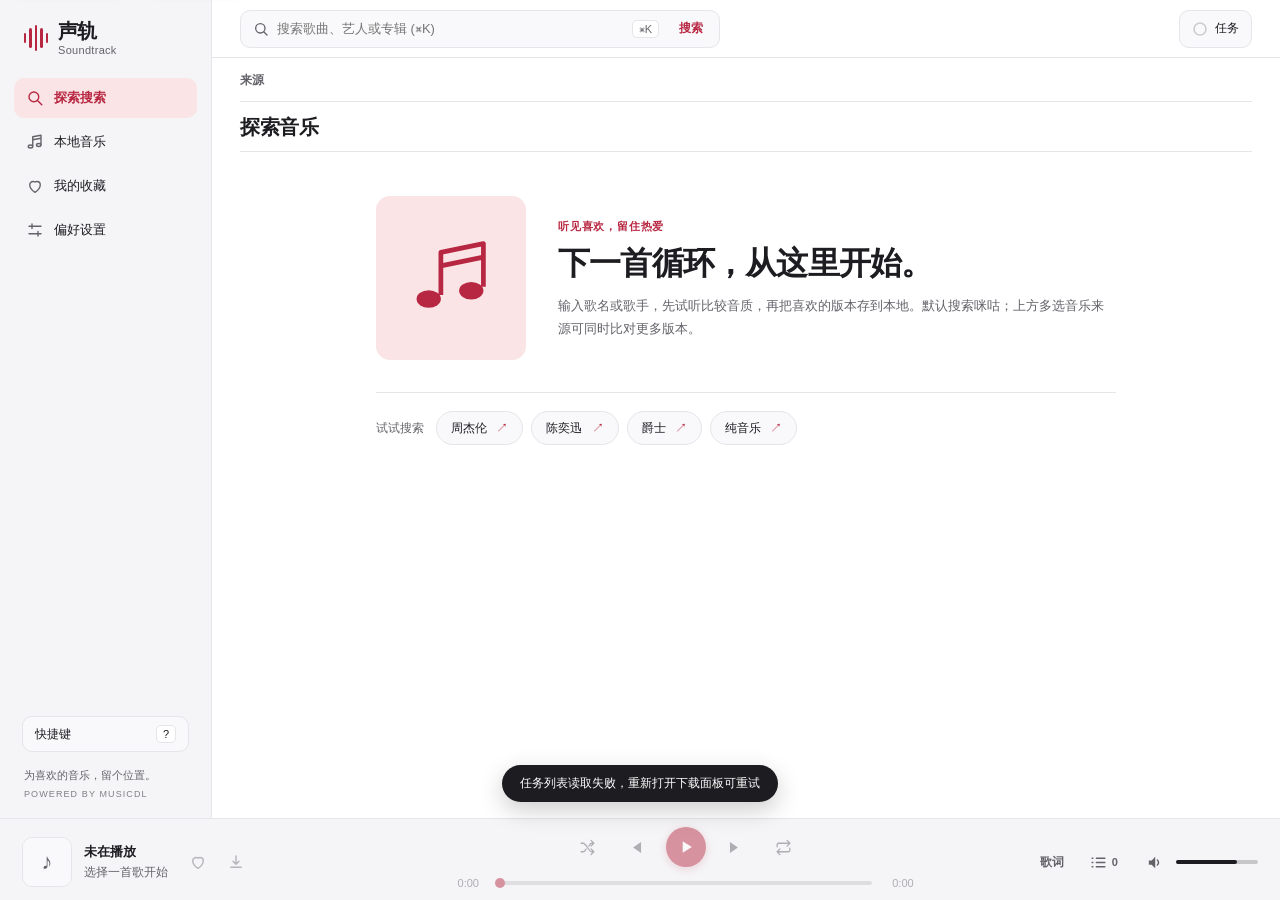
==== commit 86cf23f9: "redesign player ui and add dark mode" ====
--- a/static/index.html
+++ b/static/index.html
@@ -3,159 +3,393 @@
 <head>
 <meta charset="UTF-8">
 <meta name="viewport" content="width=device-width, initial-scale=1.0">
+<meta name="color-scheme" content="light dark">
+<script>
+try {
+  const savedScheme = localStorage.getItem('soundtrack-color-scheme');
+  if (savedScheme === 'light' || savedScheme === 'dark') {
+    document.querySelector('meta[name="color-scheme"]').content = savedScheme;
+  }
+} catch {}
+</script>
 <title>声轨 · Soundtrack</title>
 <link rel="stylesheet" href="/static/style.css">
 </head>
 <body>
 <nav class="skip-links" aria-label="快捷跳转"><a href="#mainContent">跳到歌曲列表</a><a href="#player">跳到播放器</a></nav>
+
 <aside class="sidebar" aria-label="音乐导航">
   <div class="brand">
-    <div class="brand-mark" id="brandMark">
+    <div class="brand-mark" id="brandMark" aria-hidden="true">
       <span></span><span></span><span></span><span></span><span></span>
     </div>
     <div class="brand-text">
-      <h1>声轨</h1>
+      <span class="brand-name">声轨</span>
       <p>Soundtrack</p>
     </div>
   </div>
 
   <nav class="navigation" aria-label="资料库">
-    <button class="nav-item selected" id="browseButton" type="button" aria-label="搜索音乐" aria-controls="searchView" aria-current="page"><svg viewBox="0 0 24 24" aria-hidden="true"><circle cx="10.5" cy="10.5" r="6.5"/><path d="m16 16 5 5"/></svg><span class="nav-label">搜索音乐</span><span class="nav-short" aria-hidden="true">搜索</span></button>
-    <button class="nav-item" id="libraryButton" type="button" aria-label="本地音乐" aria-controls="libraryView"><svg viewBox="0 0 24 24" aria-hidden="true"><path d="M9 17V5l11-2v12M9 9l11-2"/><ellipse cx="6" cy="18" rx="3" ry="2"/><ellipse cx="17" cy="16" rx="3" ry="2"/></svg><span class="nav-label">本地音乐</span><span class="nav-short" aria-hidden="true">本地</span></button>
-    <button class="nav-item" id="downloadsButton" type="button" aria-label="下载任务" aria-controls="dlDrawer" aria-expanded="false"><svg viewBox="0 0 24 24" aria-hidden="true"><path d="M12 3v12m-4-4 4 4 4-4M5 17v4h14v-4"/></svg><span class="nav-label">下载任务</span><span class="nav-short" aria-hidden="true">下载</span><span class="badge">0</span></button>
-    <button class="nav-item" id="favoritesButton" type="button" aria-label="我的收藏" aria-controls="favoritesView"><svg viewBox="0 0 24 24" aria-hidden="true"><path d="m12 3 2.8 5.7 6.3.9-4.6 4.4 1.1 6.2-5.6-3-5.6 3 1.1-6.2L3 9.6l6.2-.9Z"/></svg><span class="nav-label">我的收藏</span><span class="nav-short" aria-hidden="true">收藏</span></button>
-    <button class="nav-item" id="settingsButton" type="button" aria-label="设置" aria-controls="settingsView"><svg viewBox="0 0 24 24" aria-hidden="true"><path d="M4 7h16M4 17h16M8 4v6m8 4v6"/></svg><span class="nav-label">设置</span><span class="nav-short" aria-hidden="true">设置</span><span id="updateDot" class="update-dot" hidden></span></button>
+    <button class="nav-item selected" id="browseButton" type="button" aria-label="探索搜索" aria-current="page">
+      <svg viewBox="0 0 24 24" aria-hidden="true"><circle cx="10.5" cy="10.5" r="6.5"/><path d="m16 16 5 5"/></svg>
+      <span class="nav-label">探索搜索</span>
+      <span class="nav-short" aria-hidden="true">探索</span>
+    </button>
+    <button class="nav-item" id="libraryButton" type="button" aria-label="本地音乐">
+      <svg viewBox="0 0 24 24" aria-hidden="true"><path d="M9 17V5l11-2v12M9 9l11-2"/><ellipse cx="6" cy="18" rx="3" ry="2"/><ellipse cx="17" cy="16" rx="3" ry="2"/></svg>
+      <span class="nav-label">本地音乐</span>
+      <span class="nav-short" aria-hidden="true">本地</span>
+      <span id="libraryNavCount" class="nav-count" hidden></span>
+    </button>
+    <button class="nav-item" id="favoritesButton" type="button" aria-label="我的收藏">
+      <svg viewBox="0 0 24 24" aria-hidden="true"><path d="M12 20.5s-7-4.35-7-10.1A4.4 4.4 0 0 1 9.4 6c1.4 0 2.6.68 2.6.68S13.2 6 14.6 6A4.4 4.4 0 0 1 19 10.4c0 5.75-7 10.1-7 10.1Z"/></svg>
+      <span class="nav-label">我的收藏</span>
+      <span class="nav-short" aria-hidden="true">收藏</span>
+      <span id="favoritesNavCount" class="nav-count" hidden></span>
+    </button>
+    <button class="nav-item mobile-only-nav" id="mobileDownloadsButton" type="button" aria-label="下载任务" aria-controls="dlDrawer" aria-expanded="false">
+      <svg viewBox="0 0 24 24" aria-hidden="true"><path d="M12 3v12m-4-4 4 4 4-4M5 17v4h14v-4"/></svg>
+      <span class="nav-short" aria-hidden="true">任务</span>
+      <span id="mobileDlBadge" class="badge">0</span>
+    </button>
+    <button class="nav-item" id="settingsButton" type="button" aria-label="偏好设置">
+      <svg viewBox="0 0 24 24" aria-hidden="true"><path d="M4 7h16M4 17h16M8 4v6m8 4v6"/></svg>
+      <span class="nav-label">偏好设置</span>
+      <span class="nav-short" aria-hidden="true">设置</span>
+      <span id="updateDot" class="update-dot" hidden></span>
+    </button>
   </nav>
-  <section class="sourcebar" aria-labelledby="sourceLabel">
-    <h2 class="sidebar-label" id="sourceLabel">音乐来源 <span>可多选</span></h2>
-    <div class="chips" id="chips"></div>
-    <p class="source-help" id="sourceHelp">正在连接音乐来源…</p>
-  </section>
+
   <div class="sidebar-bottom">
-    <button id="shortcutHelp" class="text-button" type="button">快捷键 <kbd>?</kbd></button>
+    <button id="shortcutHelp" class="neutral-btn sidebar-shortcut" type="button">
+      <span>快捷键</span>
+      <kbd>?</kbd>
+    </button>
     <p class="sidebar-credit">为喜欢的音乐，留个位置。<span>POWERED BY MUSICDL</span></p>
   </div>
 </aside>
 
 <header class="topbar">
-  <span class="topbar-label">音乐，随心而听。</span>
   <form class="search" id="searchForm" role="search" autocomplete="off">
-    <svg class="search-icon" viewBox="0 0 24 24" width="18" height="18"><circle cx="11" cy="11" r="7" fill="none" stroke="currentColor" stroke-width="2"/><line x1="16.5" y1="16.5" x2="21" y2="21" stroke="currentColor" stroke-width="2" stroke-linecap="round"/></svg>
-    <input id="searchInput" type="search" aria-label="搜索歌曲、艺人" placeholder="搜索歌曲、艺人或专辑" spellcheck="false">
+    <svg class="search-icon" viewBox="0 0 24 24" width="16" height="16" aria-hidden="true"><circle cx="11" cy="11" r="7" fill="none" stroke="currentColor" stroke-width="2"/><line x1="16.5" y1="16.5" x2="21" y2="21" stroke="currentColor" stroke-width="2" stroke-linecap="round"/></svg>
+    <label for="searchInput" class="visually-hidden">搜索歌曲、艺人或筛选当前列表</label>
+    <input id="searchInput" type="search" placeholder="搜索歌曲、艺人或专辑 (⌘K)" spellcheck="false">
+    <kbd class="search-kbd" aria-hidden="true">⌘K</kbd>
     <button type="submit" id="searchBtn">搜索</button>
   </form>
+
+  <div class="topbar-actions">
+    <button class="task-ring-btn" id="downloadsButton" type="button" aria-label="下载任务" aria-controls="dlDrawer" aria-expanded="false">
+      <svg class="task-ring-svg" viewBox="0 0 24 24" width="16" height="16" aria-hidden="true">
+        <circle cx="12" cy="12" r="9" fill="none" stroke="currentColor" stroke-opacity="0.2" stroke-width="2.4"/>
+        <circle id="dlProgressArc" cx="12" cy="12" r="9" fill="none" stroke="var(--accent)" stroke-width="2.4" stroke-dasharray="56.5" stroke-dashoffset="56.5" stroke-linecap="round"/>
+      </svg>
+      <span class="task-ring-label">任务</span>
+      <span class="badge">0</span>
+    </button>
+  </div>
 </header>
 
-<main class="results-wrap" id="mainContent" tabindex="-1" aria-label="歌曲列表">
+<main class="results-wrap" id="mainContent" tabindex="-1" aria-label="主工作区">
   <section id="searchView" aria-labelledby="pageTitle">
-  <div class="page-heading"><div><p class="eyebrow">YOUR MUSIC, YOUR MOMENT</p><h1 id="pageTitle">搜索音乐</h1></div><span class="sourcebar-hint" id="searchStatus" role="status" aria-live="polite"></span></div>
-  <div class="source-status-list" id="sourceStatusList" aria-label="音乐来源搜索状态" hidden></div>
-  <details id="searchHistory" class="search-history" hidden><summary>最近搜索</summary><div id="historyList"></div><button type="button" id="clearHistory" class="text-button">清空搜索历史</button></details>
-  <div class="search-filters" id="searchFilters" hidden aria-label="筛选搜索结果">
-    <div class="filter-options">
-    <label><input id="filterLossless" type="checkbox">只看无损</label>
-    <label><input id="filterDownloaded" type="checkbox">隐藏已下载</label>
-    <label title="隐藏来源标明的试听，以及不超过 60 秒的短音频；短音频也可能是完整作品"><input id="filterPreview" type="checkbox">隐藏疑似片段</label>
-    </div>
-    <div class="filter-summary">
-    <span id="searchFilterCount" role="status" aria-live="polite" tabindex="-1"></span>
-    <button id="clearSearchFilters" type="button" class="text-button" hidden>清除筛选</button>
-    </div>
-  </div>
-  <div class="results-toolbar" id="resultsToolbar" hidden>
-    <label class="select-all"><input type="checkbox" id="selectAll" aria-label="全选当前可见版本">全选可见</label>
-    <span id="selectionCount">0 首歌曲</span>
-    <button type="button" id="clearSelection" hidden>清空选择</button>
-    <button type="button" id="playAll">播放筛选结果</button>
-    <button type="button" id="downloadSelected" disabled>下载所选</button>
-    <button type="button" id="favoriteSelected" disabled>收藏所选</button>
-  </div>
-  <div class="results-head" id="resultsHead" hidden>
-    <span class="col col-select"></span>
-    <span class="col col-cover"></span>
-    <span class="col col-title">曲目</span>
-    <span class="col col-album">专辑</span>
-    <span class="col col-dur">时长</span>
-    <span class="col col-size">大小</span>
-    <span class="col col-src">来源</span>
-    <span class="col col-act"></span>
-  </div>
-  <ul class="results" id="results"></ul>
-  <p id="searchFilterEmpty" class="dl-empty" hidden>没有符合条件的歌曲。清除筛选可查看全部结果。</p>
-
-  <div class="placeholder" id="placeholder">
-    <div class="empty-art" aria-hidden="true"><svg viewBox="0 0 160 160"><path d="M65 105V42l63-13v64M65 62l63-13"/><ellipse cx="47" cy="111" rx="18" ry="13"/><ellipse cx="110" cy="99" rx="18" ry="13"/></svg></div>
-    <div class="empty-copy"><span class="eyebrow">听见喜欢，留住热爱</span><h2>下一首循环，<br>从这里开始。</h2><p>输入歌名或歌手，先试听，再把喜欢的版本存到本地。<br>默认只搜索咪咕；多选音乐来源能找到更多版本，也可能需要更久。</p></div>
-    <div class="search-suggestions"><span>试试搜索</span><button type="button" data-query="周杰伦">周杰伦 <span>↗</span></button><button type="button" data-query="陈奕迅">陈奕迅 <span>↗</span></button><button type="button" data-query="爵士">爵士 <span>↗</span></button><button type="button" data-query="纯音乐">纯音乐 <span>↗</span></button></div>
-  </div>
+    <!-- Converged Source Chips + Filter Pills Strip -->
+    <div class="source-filter-bar" id="sourceFilterBar">
+      <div class="sourcebar" aria-labelledby="sourceLabel">
+        <span class="sourcebar-title" id="sourceLabel">来源</span>
+        <div class="chips" id="chips" role="group" aria-labelledby="sourceLabel"></div>
+        <span class="visually-hidden" id="sourceHelp">正在连接音乐来源…</span>
+      </div>
+
+      <div class="search-filters" id="searchFilters" hidden aria-label="筛选搜索结果">
+        <div class="filter-options">
+          <label class="filter-pill"><input id="filterLossless" type="checkbox"><span>只看无损</span></label>
+          <label class="filter-pill"><input id="filterDownloaded" type="checkbox"><span>隐藏已下载</span></label>
+          <label class="filter-pill" title="隐藏来源标明的试听，以及不超过 60 秒的短音频；短音频也可能是完整作品"><input id="filterPreview" type="checkbox"><span>排除片段</span></label>
+          <button id="clearSearchFilters" type="button" class="pill-reset" hidden>重置</button>
+        </div>
+      </div>
+    </div>
+
+    <div class="view-header">
+      <div class="view-title-group">
+        <h1 id="pageTitle">探索音乐</h1>
+        <span id="searchFilterCount" class="view-count" role="status" aria-live="polite" tabindex="-1"></span>
+        <span class="sourcebar-hint" id="searchStatus" role="status" aria-live="polite"></span>
+      </div>
+      <div class="view-actions" id="searchHeadActions" hidden>
+        <label class="select-all"><input type="checkbox" id="selectAll" aria-label="全选当前可见版本"><span>全选可见</span></label>
+        <button type="button" id="playAll" class="primary-button">
+          <svg viewBox="0 0 24 24" width="14" height="14" aria-hidden="true"><path d="M8 5v14l11-7z" fill="currentColor"/></svg>
+          <span>播放筛选结果</span>
+        </button>
+      </div>
+    </div>
+
+    <div class="source-status-list" id="sourceStatusList" aria-label="音乐来源搜索状态" hidden></div>
+
+    <details id="searchHistory" class="search-history" hidden>
+      <summary>最近搜索</summary>
+      <div class="history-body">
+        <div id="historyList"></div>
+        <button type="button" id="clearHistory" class="neutral-btn">清空历史</button>
+      </div>
+    </details>
+
+    <div class="results-head" id="resultsHead" hidden>
+      <span class="col col-select"></span>
+      <span class="col col-cover"></span>
+      <span class="col col-title">曲目</span>
+      <span class="col col-album">专辑</span>
+      <span class="col col-dur">时长</span>
+      <span class="col col-size">大小</span>
+      <span class="col col-src">来源</span>
+      <span class="col col-act"></span>
+    </div>
+
+    <ul class="results" id="results" role="list"></ul>
+    <p id="searchFilterEmpty" class="dl-empty" hidden>没有符合条件的歌曲。清除筛选可查看全部结果。</p>
+
+    <!-- Contextual Floating Batch Bar: Only visible when >= 1 track is selected -->
+    <div class="results-toolbar" id="resultsToolbar" hidden role="toolbar" aria-label="批量歌曲操作">
+      <span id="selectionCount" class="batch-count">0 首歌曲</span>
+      <button type="button" id="downloadSelected" class="batch-primary" disabled>下载所选</button>
+      <button type="button" id="favoriteSelected" class="neutral-btn" disabled>收藏所选</button>
+      <button type="button" id="clearSelection" class="batch-clear" hidden>取消</button>
+    </div>
+
+    <div class="placeholder" id="placeholder">
+      <div class="empty-art" aria-hidden="true">
+        <svg viewBox="0 0 160 160"><path d="M65 105V42l63-13v64M65 62l63-13"/><ellipse cx="47" cy="111" rx="18" ry="13"/><ellipse cx="110" cy="99" rx="18" ry="13"/></svg>
+      </div>
+      <div class="empty-copy">
+        <span class="eyebrow">听见喜欢，留住热爱</span>
+        <h2>下一首循环，从这里开始。</h2>
+        <p>输入歌名或歌手，先试听比较音质，再把喜欢的版本存到本地。默认搜索咪咕；上方多选音乐来源可同时比对更多版本。</p>
+      </div>
+      <div class="search-suggestions">
+        <span>试试搜索</span>
+        <button type="button" data-query="周杰伦">周杰伦 <span aria-hidden="true">↗</span></button>
+        <button type="button" data-query="陈奕迅">陈奕迅 <span aria-hidden="true">↗</span></button>
+        <button type="button" data-query="爵士">爵士 <span aria-hidden="true">↗</span></button>
+        <button type="button" data-query="纯音乐">纯音乐 <span aria-hidden="true">↗</span></button>
+      </div>
+    </div>
   </section>
+
   <section id="libraryView" aria-labelledby="libraryTitle" hidden>
-    <div class="page-heading"><div><p class="eyebrow">YOUR LOCAL COLLECTION</p><h1 id="libraryTitle">本地音乐</h1></div><button id="refreshLibrary" class="text-button" type="button">刷新文件</button></div>
-    <p class="library-directory">当前目录 <span id="libraryDirectory">正在读取…</span></p>
-    <div class="library-toolbar">
-      <label class="library-search" for="librarySearch">查找本地音乐<input id="librarySearch" type="search" placeholder="歌名、歌手或专辑" autocomplete="off"></label>
-      <label for="libraryFormat">格式<select id="libraryFormat"><option value="">全部格式</option><option value="mp3">MP3</option><option value="flac">FLAC</option><option value="wav">WAV</option><option value="m4a">M4A</option><option value="aac">AAC</option><option value="ogg">OGG</option><option value="ape">APE</option></select></label>
-      <label for="librarySort">排序<select id="librarySort"><option value="recent">最近保存</option><option value="title">歌名</option><option value="artist">歌手</option></select></label>
-    </div>
-    <div class="library-summary"><span id="libraryCount" role="status" aria-live="polite">正在读取…</span><button id="clearLibraryFilters" class="text-button" type="button" hidden>清除筛选</button><button id="playLibrary" class="text-button" type="button" disabled>播放筛选结果</button></div>
+    <div class="view-header">
+      <div class="view-title-group">
+        <h1 id="libraryTitle">本地音乐</h1>
+        <span id="libraryCount" class="view-count" role="status" aria-live="polite">正在读取…</span>
+      </div>
+      <div class="view-actions">
+        <button id="refreshLibrary" class="neutral-btn" type="button">刷新文件</button>
+        <button id="playLibrary" class="primary-button" type="button" disabled>
+          <svg viewBox="0 0 24 24" width="14" height="14" aria-hidden="true"><path d="M8 5v14l11-7z" fill="currentColor"/></svg>
+          <span>播放筛选结果</span>
+        </button>
+      </div>
+    </div>
+
+    <div class="library-bar">
+      <p class="library-directory">目录：<span id="libraryDirectory">正在读取…</span></p>
+      <div class="library-toolbar">
+        <label class="visually-hidden" for="librarySearch">查找本地音乐</label>
+        <input id="librarySearch" class="visually-hidden" type="search" tabindex="-1" autocomplete="off">
+        <label class="inline-control" for="libraryFormat">
+          <span>格式</span>
+          <select id="libraryFormat">
+            <option value="">全部格式</option>
+            <option value="mp3">MP3</option>
+            <option value="flac">FLAC</option>
+            <option value="wav">WAV</option>
+            <option value="m4a">M4A</option>
+            <option value="aac">AAC</option>
+            <option value="ogg">OGG</option>
+            <option value="ape">APE</option>
+          </select>
+        </label>
+        <label class="inline-control" for="librarySort">
+          <span>排序</span>
+          <select id="librarySort">
+            <option value="recent">最近保存</option>
+            <option value="title">歌名</option>
+            <option value="artist">歌手</option>
+          </select>
+        </label>
+        <button id="clearLibraryFilters" class="neutral-btn" type="button" hidden>清除筛选</button>
+      </div>
+    </div>
+
     <p class="library-error" id="libraryError" role="status" hidden></p>
-    <ul class="library-list" id="libraryList"><li class="dl-empty">正在读取本地音乐…</li></ul>
+    <ul class="library-list" id="libraryList" role="list"><li class="dl-empty">正在读取本地音乐…</li></ul>
   </section>
+
   <section id="favoritesView" aria-labelledby="favoritesTitle" hidden>
-    <div class="page-heading"><div><p class="eyebrow">KEEP YOUR FAVORITES</p><h1 id="favoritesTitle">我的收藏</h1></div></div>
-    <p class="library-directory">在搜索结果勾选后收藏，或收藏正在播放的歌曲。仅保存在当前浏览器或桌面应用中，最多 200 首；收藏不会下载音乐，不保证离线播放。</p>
-    <div class="library-toolbar"><label class="library-search" for="favoritesSearch">查找收藏<input id="favoritesSearch" type="search" placeholder="歌名、歌手或专辑" autocomplete="off"></label></div>
-    <div class="library-summary"><span id="favoritesCount" role="status"></span><button id="playFavorites" class="text-button" type="button" disabled>播放筛选结果</button></div>
+    <div class="view-header">
+      <div class="view-title-group">
+        <h1 id="favoritesTitle">我的收藏</h1>
+        <span id="favoritesCount" class="view-count" role="status"></span>
+      </div>
+      <div class="view-actions">
+        <button id="playFavorites" class="primary-button" type="button" disabled>
+          <svg viewBox="0 0 24 24" width="14" height="14" aria-hidden="true"><path d="M8 5v14l11-7z" fill="currentColor"/></svg>
+          <span>播放筛选结果</span>
+        </button>
+      </div>
+    </div>
+
+    <div class="library-bar">
+      <p class="library-directory">仅保存在当前浏览器或桌面应用中，最多 200 首；收藏不会自动下载，可使用顶部搜索框筛选收藏曲目。</p>
+      <label class="visually-hidden" for="favoritesSearch">查找收藏</label>
+      <input id="favoritesSearch" class="visually-hidden" type="search" tabindex="-1" autocomplete="off">
+    </div>
+
     <p class="library-error" id="favoritesError" role="status" hidden></p>
-    <ul class="favorites-list" id="favoritesList"></ul>
+    <ul class="favorites-list" id="favoritesList" role="list"></ul>
   </section>
+
   <section id="settingsView" aria-labelledby="settingsTitle" hidden>
-    <div class="page-heading"><div><p class="eyebrow">MAKE YOURSELF AT HOME</p><h1 id="settingsTitle" tabindex="-1">设置</h1></div><button id="settingsShortcuts" class="text-button" type="button">快捷键</button></div>
-    <div class="settings-section">
-      <h2>下载</h2>
-      <label class="setting-row" for="downloadFormatPreference"><span><strong>默认下载格式</strong><small>MP3 兼容常用播放器；FLAC 仅保存原始无损。</small></span><select id="downloadFormatPreference"><option value="mp3">MP3 · 通用</option><option value="flac">原始 FLAC</option><option value="ask">每次选择</option></select></label>
-      <label class="setting-row" for="downloadNaming"><span><strong>文件命名</strong><small>只应用于新任务，已下载文件保留原名。</small></span><select id="downloadNaming"><option value="title-artist">歌名 - 歌手</option><option value="artist-title">歌手 - 歌名</option><option value="title">仅歌名</option></select></label>
-      <label class="setting-row" for="downloadLayout"><span><strong>目录结构</strong><small>按来源、按歌手，或直接保存到下载目录。</small></span><select id="downloadLayout"><option value="source">按音乐来源</option><option value="artist">按歌手</option><option value="flat">不分目录</option></select></label>
-      <p class="setting-note">下载目录、同时下载数与转换状态可在「下载任务」查看。</p>
-    </div>
-    <div class="settings-section">
-      <h2>播放</h2>
-      <label class="setting-row" for="rememberPosition"><span><strong>记住播放位置</strong><small>重新打开后保持暂停，手动播放时从上次位置继续。</small></span><input id="rememberPosition" type="checkbox" checked></label>
-      <label class="setting-row cache-toggle" for="cacheToggle"><span><strong>缓存已播放歌曲</strong><small>减少重复加载。临时缓存会自动清理，长期保留请下载。</small></span><input id="cacheToggle" type="checkbox"></label>
-      <label class="setting-row" for="cacheLimit"><span><strong>缓存上限</strong><small>下次缓存播放或写入完成后清理。</small></span><select id="cacheLimit"><option value="512">512 MB</option><option value="1024" selected>1 GB</option><option value="2048">2 GB</option><option value="5120">5 GB</option></select></label>
-      <button id="cacheManage" class="text-button" type="button" aria-controls="cachePanel" aria-expanded="false">管理播放缓存 →</button>
-    </div>
-    <div class="settings-section">
-      <h2>关于声轨 <span id="appVersion"></span></h2>
-      <label class="setting-row" for="autoUpdate"><span><strong>启动时检查更新</strong><small>只检查 GitHub 的正式版本，下载与安装由你决定。</small></span><input id="autoUpdate" type="checkbox" checked></label>
-      <p id="updateStatus" class="setting-note" role="status">正在读取版本…</p>
-      <div class="settings-actions"><button id="checkUpdate" type="button">检查更新</button><a id="releaseLink" href="https://github.com/LiuKay/musicdl-soundtrack/releases" target="_blank" rel="noopener noreferrer">前往发布页 ↗</a></div>
+    <div class="view-header">
+      <div class="view-title-group">
+        <h1 id="settingsTitle" tabindex="-1">偏好设置</h1>
+      </div>
+      <div class="view-actions">
+        <button id="settingsShortcuts" class="neutral-btn" type="button">快捷键 <kbd>?</kbd></button>
+      </div>
+    </div>
+
+    <div class="settings-grid">
+      <div class="settings-card">
+        <h2>外观</h2>
+        <label class="setting-row" for="themePreference">
+          <span>
+            <strong>界面主题</strong>
+            <small>默认跟随系统浅色或深色外观，也可在此固定主题。</small>
+          </span>
+          <select id="themePreference">
+            <option id="themeSystemOption" value="system">跟随系统</option>
+            <option value="light">浅色模式</option>
+            <option value="dark">深色模式</option>
+          </select>
+        </label>
+      </div>
+
+      <div class="settings-card">
+        <h2>下载</h2>
+        <label class="setting-row" for="downloadFormatPreference">
+          <span><strong>默认下载格式</strong><small>MP3 兼容常用播放器；FLAC 仅保存原始无损。</small></span>
+          <select id="downloadFormatPreference"><option value="mp3">MP3 · 通用</option><option value="flac">原始 FLAC</option><option value="ask">每次选择</option></select>
+        </label>
+        <label class="setting-row" for="downloadNaming">
+          <span><strong>文件命名</strong><small>只应用于新任务，已下载文件保留原名。</small></span>
+          <select id="downloadNaming"><option value="title-artist">歌名 - 歌手</option><option value="artist-title">歌手 - 歌名</option><option value="title">仅歌名</option></select>
+        </label>
+        <label class="setting-row" for="downloadLayout">
+          <span><strong>目录结构</strong><small>按来源、按歌手，或直接保存到下载目录。</small></span>
+          <select id="downloadLayout"><option value="source">按音乐来源</option><option value="artist">按歌手</option><option value="flat">不分目录</option></select>
+        </label>
+        <p class="setting-note">下载目录、同时下载数与转换状态可在右上角「任务」面板查看。</p>
+      </div>
+
+      <div class="settings-card">
+        <h2>播放与缓存</h2>
+        <label class="setting-row" for="rememberPosition">
+          <span><strong>记住播放位置</strong><small>重新打开后保持暂停，手动播放时从上次位置继续。</small></span>
+          <input id="rememberPosition" type="checkbox" checked>
+        </label>
+        <label class="setting-row" for="cacheToggle">
+          <span><strong>缓存已播放歌曲</strong><small>减少重复加载。临时缓存会自动清理，长期保留请下载。</small></span>
+          <input id="cacheToggle" type="checkbox">
+        </label>
+        <label class="setting-row" for="cacheLimit">
+          <span><strong>缓存上限</strong><small>下次缓存播放或写入完成后清理。</small></span>
+          <select id="cacheLimit"><option value="512">512 MB</option><option value="1024" selected>1 GB</option><option value="2048">2 GB</option><option value="5120">5 GB</option></select>
+        </label>
+        <div class="settings-actions">
+          <button id="cacheManage" class="neutral-btn" type="button" aria-controls="cachePanel" aria-expanded="false">管理播放缓存 →</button>
+        </div>
+      </div>
+
+      <div class="settings-card">
+        <h2>关于声轨 <span id="appVersion"></span></h2>
+        <label class="setting-row" for="autoUpdate">
+          <span><strong>启动时检查更新</strong><small>只检查 GitHub 的正式版本，下载与安装由你决定。</small></span>
+          <input id="autoUpdate" type="checkbox" checked>
+        </label>
+        <p id="updateStatus" class="setting-note" role="status">正在读取版本…</p>
+        <div class="settings-actions">
+          <button id="checkUpdate" class="neutral-btn" type="button">检查更新</button>
+          <a id="releaseLink" href="https://github.com/LiuKay/musicdl-soundtrack/releases" target="_blank" rel="noopener noreferrer">前往发布页 ↗</a>
+        </div>
+      </div>
     </div>
   </section>
 </main>
 
-<!-- Lyrics panel -->
-<aside class="lyrics-panel" id="lyricsPanel" aria-label="歌词" inert>
-  <div class="lyrics-head">
-    <span>歌词</span>
-    <button id="lyricsClose" aria-label="关闭歌词">✕</button>
-  </div>
-  <div class="lyrics-scroll" id="lyricsScroll"></div>
+<!-- Immersive Dual-Column Now Playing & Lyrics Stage -->
+<aside class="lyrics-panel" id="lyricsPanel" aria-label="沉浸播放与歌词舞台" inert>
+  <div class="stage-ambient" id="stageAmbient" aria-hidden="true"></div>
+  <div class="stage-head">
+    <div class="stage-badges">
+      <span class="badge-pill badge-lossless" id="stageQuality" hidden></span>
+      <span class="stage-source" id="stageSource">正在播放</span>
+    </div>
+    <button id="lyricsClose" class="neutral-btn stage-close" type="button" aria-label="收起歌词舞台">
+      <span>收起</span>
+      <span aria-hidden="true">▾</span>
+    </button>
+  </div>
+
+  <div class="stage-body">
+    <div class="stage-left">
+      <div class="stage-cover" id="stageCover">
+        <div class="np-cover-fallback">♪</div>
+      </div>
+      <div class="stage-meta">
+        <h2 id="stageTitle">未在播放</h2>
+        <p id="stageArtist">选择一首歌开始</p>
+      </div>
+      <canvas class="viz" id="viz" width="240" height="44" aria-hidden="true"></canvas>
+      <div class="stage-controls">
+        <button id="stagePrevBtn" class="t-btn" type="button" aria-label="上一首">
+          <svg viewBox="0 0 24 24" width="20" height="20" aria-hidden="true"><path d="M7 5v14M19 5L9 12l10 7z" fill="currentColor"/></svg>
+        </button>
+        <button id="stagePlayBtn" class="t-btn play" type="button" aria-label="播放或暂停">
+          <svg class="stage-ic-play" viewBox="0 0 24 24" width="22" height="22" aria-hidden="true"><path d="M8 5v14l11-7z" fill="currentColor"/></svg>
+          <svg class="stage-ic-pause" viewBox="0 0 24 24" width="22" height="22" hidden aria-hidden="true"><path d="M7 5h4v14H7zM13 5h4v14h-4z" fill="currentColor"/></svg>
+        </button>
+        <button id="stageNextBtn" class="t-btn" type="button" aria-label="下一首">
+          <svg viewBox="0 0 24 24" width="20" height="20" aria-hidden="true"><path d="M17 5v14M5 5l10 7L5 19z" fill="currentColor"/></svg>
+        </button>
+        <button id="stageDownloadBtn" class="neutral-btn stage-dl-btn" type="button" disabled>下载此版本</button>
+      </div>
+    </div>
+
+    <div class="stage-right">
+      <div class="lyrics-scroll" id="lyricsScroll"></div>
+    </div>
+  </div>
 </aside>
 
-<!-- Downloads drawer -->
+<!-- Downloads Inspector Drawer -->
 <aside class="dl-drawer" id="dlDrawer" aria-label="下载任务" inert>
-  <div class="dl-head">
-    <span>下载任务</span>
-    <button id="dlClose" aria-label="关闭下载面板">✕</button>
-  </div>
+  <div class="inspector-head">
+    <div class="inspector-tabs" role="tablist" aria-label="侧栏面板切换">
+      <button type="button" role="tab" aria-selected="false" class="inspector-tab" data-switch-panel="queuePanel">播放队列</button>
+      <button type="button" role="tab" aria-selected="true" class="inspector-tab">下载任务</button>
+    </div>
+    <button id="dlClose" type="button" aria-label="关闭下载面板">✕</button>
+  </div>
+
   <div class="dl-folder">
     <div>
       <span class="dl-folder-label">下载目录</span>
       <span class="dl-folder-path" id="downloadDir">~/Downloads/Soundtrack</span>
     </div>
-    <button id="chooseDownloadDir" type="button" hidden>选择</button>
-  </div>
+    <button id="chooseDownloadDir" class="neutral-btn" type="button" hidden>选择</button>
+  </div>
+
   <label class="dl-concurrency" for="downloadConcurrency">
     <span>同时下载</span>
     <select id="downloadConcurrency" aria-label="同时下载歌曲数">
@@ -166,6 +400,7 @@
       <option value="5">5 首</option>
     </select>
   </label>
+
   <details class="conversion-help">
     <summary>MP3 转换 <span id="conversionStatus" role="status">正在检测…</span></summary>
     <p id="conversionHelp">桌面版内置转换功能，无需额外安装。原始 MP3 直接保存，其他支持的音频可转为 MP3；转换不会提升音质。</p>
@@ -175,39 +410,48 @@
       <a href="https://ffmpeg.org/download.html" target="_blank" rel="noopener noreferrer">FFmpeg 官方下载说明</a>
     </div>
     <p>内置转换使用 FFmpeg 和 LAME；许可与对应源码说明见应用内 audio-tools/licenses 目录及项目 Release 附件。</p>
-    <button id="checkConversion" type="button">重新检测</button>
+    <button id="checkConversion" class="neutral-btn" type="button">重新检测</button>
   </details>
+
   <div class="dl-scroll">
     <p class="dl-exit-notice" id="downloadExitNotice" role="status">关闭此页面不会停止已提交的任务，但请保持后台程序运行。停止后台后，未完成任务需要重新添加。</p>
     <p class="dl-exit-notice" id="downloadHistoryNotice" role="status" hidden></p>
     <section class="dl-section">
-      <div class="dl-section-title">下载任务 <button id="retryFailed" type="button" disabled>重试失败项</button></div>
-      <ul class="dl-list" id="dlList">
+      <div class="dl-section-title">进行中与失败 <button id="retryFailed" class="neutral-btn" type="button" disabled>重试失败项</button></div>
+      <ul class="dl-list" id="dlList" role="list">
         <li class="dl-empty">暂无下载任务</li>
       </ul>
     </section>
     <section class="dl-section">
       <div class="dl-section-title">最近完成 <small>本次运行</small></div>
-      <ul class="dl-list" id="recentList"><li class="dl-empty">完成后可在这里找到文件</li></ul>
+      <ul class="dl-list" id="recentList" role="list"><li class="dl-empty">完成后可在这里找到文件</li></ul>
     </section>
   </div>
   <button id="openLocalLibrary" class="drawer-library-link" type="button">查看本地音乐 →</button>
 </aside>
 
+<!-- Queue Inspector Drawer -->
 <aside class="queue-panel" id="queuePanel" aria-label="播放队列" inert>
-  <div class="lyrics-head"><span>播放队列 <small id="queueCount">0</small></span><button id="queueClose" aria-label="关闭播放队列">✕</button></div>
-  <div class="queue-heading"><span>搜索不会打断此列表</span><button id="clearQueue" type="button">清空待播</button></div>
-  <div class="queue-heading"><span id="queueSaveStatus" role="status">自动保留前 200 首，恢复后暂停</span><button id="clearAllQueue" type="button">清空全部并停止</button></div>
-  <ol id="queueList" class="queue-list"></ol>
+  <div class="inspector-head">
+    <div class="inspector-tabs" role="tablist" aria-label="侧栏面板切换">
+      <button type="button" role="tab" aria-selected="true" class="inspector-tab">播放队列 <small id="queueCount">0</small></button>
+      <button type="button" role="tab" aria-selected="false" class="inspector-tab" data-switch-panel="dlDrawer">下载任务</button>
+    </div>
+    <button id="queueClose" type="button" aria-label="关闭播放队列">✕</button>
+  </div>
+  <div class="queue-heading"><span>搜索不会打断此列表</span><button id="clearQueue" class="neutral-btn" type="button">清空待播</button></div>
+  <div class="queue-heading"><span id="queueSaveStatus" role="status">自动保留前 200 首，恢复后暂停</span><button id="clearAllQueue" class="neutral-btn" type="button">清空并停止</button></div>
+  <ol id="queueList" class="queue-list" role="list"></ol>
 </aside>
 
+<!-- Cache Drawer -->
 <aside class="cache-panel" id="cachePanel" aria-label="播放缓存" inert>
-  <div class="lyrics-head"><span>播放缓存</span><button id="cacheClose" aria-label="关闭缓存面板">✕</button></div>
+  <div class="lyrics-head"><span>播放缓存</span><button id="cacheClose" type="button" aria-label="关闭缓存面板">✕</button></div>
   <div class="cache-body">
     <p class="eyebrow">临时留存，自动腾出空间</p>
     <p class="cache-usage" id="cacheUsage">正在读取…</p>
     <p id="cacheStatus" class="cache-status" role="status" aria-live="polite"></p>
-    <div class="cache-actions"><button id="refreshCache" type="button">刷新占用</button><button id="clearCache" type="button" disabled>清理缓存</button></div>
+    <div class="cache-actions"><button id="refreshCache" class="neutral-btn" type="button">刷新占用</button><button id="clearCache" class="batch-primary" type="button" disabled>清理缓存</button></div>
     <h3>缓存和下载有什么不同？</h3>
     <p>开启后，开始播放会在后台尝试缓存整首歌曲。缓存成功后可减少重复加载，但不会加入本地音乐，也不保证离线可用。需要长期保留，请点击歌曲的下载按钮。</p>
     <h3>何时自动清理？</h3>
@@ -216,45 +460,78 @@
   </div>
 </aside>
 
-<!-- Now playing bar -->
+<!-- Redesigned Closed-Loop Now Playing Bar -->
 <footer class="player" id="player" data-empty="true" tabindex="-1" aria-label="播放器">
   <div class="np-meta">
-    <div class="np-cover" id="npCover"><div class="np-cover-fallback">♪</div></div>
-    <div class="np-text">
-      <div class="np-title" id="npTitle">未在播放</div>
+    <button class="np-cover-btn" id="npCoverBtn" type="button" aria-label="展开或收起歌词舞台" aria-expanded="false">
+      <div class="np-cover" id="npCover"><div class="np-cover-fallback">♪</div></div>
+      <span class="np-expand-hint" aria-hidden="true">⌃</span>
+    </button>
+    <div class="np-text" id="npTextTrigger">
+      <div class="np-title-row">
+        <div class="np-title" id="npTitle">未在播放</div>
+        <span class="badge-pill badge-lossless np-quality" id="npQuality" hidden></span>
+      </div>
       <div class="np-artist" id="npArtist">选择一首歌开始</div>
     </div>
-    <button class="np-lyric-btn" id="lyricsToggle" title="歌词" aria-label="显示歌词" aria-controls="lyricsPanel" aria-expanded="false">词</button>
-    <button class="np-favorite-btn" id="favoriteCurrent" type="button" aria-label="收藏当前歌曲" aria-pressed="false" disabled>☆</button>
+    <div class="np-quick-actions">
+      <button class="np-favorite-btn" id="favoriteCurrent" type="button" aria-label="收藏当前歌曲" aria-pressed="false" disabled>
+        <svg viewBox="0 0 24 24" width="18" height="18" aria-hidden="true"><path d="M12 20.5s-7-4.35-7-10.1A4.4 4.4 0 0 1 9.4 6c1.4 0 2.6.68 2.6.68S13.2 6 14.6 6A4.4 4.4 0 0 1 19 10.4c0 5.75-7 10.1-7 10.1Z" fill="none" stroke="currentColor" stroke-width="1.9" stroke-linejoin="round"/></svg>
+      </button>
+      <button class="np-download-btn" id="downloadCurrent" type="button" aria-label="下载当前歌曲" disabled>
+        <svg class="ic-dl-ready" viewBox="0 0 24 24" width="18" height="18" aria-hidden="true"><path d="M12 4v11m0 0-4-4m4 4 4-4M5 19h14" fill="none" stroke="currentColor" stroke-width="1.9" stroke-linecap="round" stroke-linejoin="round"/></svg>
+        <svg class="ic-dl-done" viewBox="0 0 24 24" width="18" height="18" hidden aria-hidden="true"><path d="m5 13 4 4L19 7" fill="none" stroke="currentColor" stroke-width="2.2" stroke-linecap="round" stroke-linejoin="round"/></svg>
+      </button>
+    </div>
   </div>
 
   <div class="np-center">
     <div class="transport">
-      <button id="shuffleBtn" class="t-btn mode-btn" aria-label="随机播放" title="随机播放" aria-pressed="false"><svg viewBox="0 0 24 24" width="18" height="18" aria-hidden="true"><path d="M3 6h3c4 0 8 12 12 12h3m-4-4 4 4-4 4M3 18h3c1.5 0 3-2 4-4m4-4c1-2 2.5-4 4-4h3m-4-4 4 4-4 4" fill="none" stroke="currentColor" stroke-width="1.7" stroke-linecap="round" stroke-linejoin="round"/></svg></button>
-      <button id="prevBtn" class="t-btn" aria-label="上一首"><svg viewBox="0 0 24 24" width="20" height="20"><path d="M7 5v14M19 5L9 12l10 7z" fill="currentColor"/></svg></button>
-      <button id="playBtn" class="t-btn play" aria-label="播放/暂停">
-        <svg class="ic-play" viewBox="0 0 24 24" width="22" height="22"><path d="M8 5v14l11-7z" fill="currentColor"/></svg>
-        <svg class="ic-pause" viewBox="0 0 24 24" width="22" height="22" hidden><path d="M7 5h4v14H7zM13 5h4v14h-4z" fill="currentColor"/></svg>
-      </button>
-      <button id="nextBtn" class="t-btn" aria-label="下一首"><svg viewBox="0 0 24 24" width="20" height="20"><path d="M17 5v14M5 5l10 7L5 19z" fill="currentColor"/></svg></button>
-      <button id="repeatBtn" class="t-btn mode-btn" aria-label="顺序播放" title="顺序播放" aria-pressed="false" data-mode="off"><svg viewBox="0 0 24 24" width="18" height="18" aria-hidden="true"><path d="m17 2 4 4-4 4M3 11V8a2 2 0 0 1 2-2h16M7 22l-4-4 4-4m14-1v3a2 2 0 0 1-2 2H3" fill="none" stroke="currentColor" stroke-width="1.7" stroke-linecap="round" stroke-linejoin="round"/></svg><span class="repeat-one" aria-hidden="true">1</span></button>
+      <button id="shuffleBtn" class="t-btn mode-btn" type="button" aria-label="随机播放" aria-pressed="false">
+        <svg viewBox="0 0 24 24" width="17" height="17" aria-hidden="true"><path d="M3 6h3c4 0 8 12 12 12h3m-4-4 4 4-4 4M3 18h3c1.5 0 3-2 4-4m4-4c1-2 2.5-4 4-4h3m-4-4 4 4-4 4" fill="none" stroke="currentColor" stroke-width="1.8" stroke-linecap="round" stroke-linejoin="round"/></svg>
+      </button>
+      <button id="prevBtn" class="t-btn" type="button" aria-label="上一首">
+        <svg viewBox="0 0 24 24" width="19" height="19" aria-hidden="true"><path d="M7 5v14M19 5L9 12l10 7z" fill="currentColor"/></svg>
+      </button>
+      <button id="playBtn" class="t-btn play" type="button" aria-label="播放/暂停">
+        <svg class="ic-play" viewBox="0 0 24 24" width="20" height="20" aria-hidden="true"><path d="M8 5v14l11-7z" fill="currentColor"/></svg>
+        <svg class="ic-pause" viewBox="0 0 24 24" width="20" height="20" hidden aria-hidden="true"><path d="M7 5h4v14H7zM13 5h4v14h-4z" fill="currentColor"/></svg>
+      </button>
+      <button id="nextBtn" class="t-btn" type="button" aria-label="下一首">
+        <svg viewBox="0 0 24 24" width="19" height="19" aria-hidden="true"><path d="M17 5v14M5 5l10 7L5 19z" fill="currentColor"/></svg>
+      </button>
+      <button id="repeatBtn" class="t-btn mode-btn" type="button" aria-label="顺序播放" aria-pressed="false" data-mode="off">
+        <svg viewBox="0 0 24 24" width="17" height="17" aria-hidden="true"><path d="m17 2 4 4-4 4M3 11V8a2 2 0 0 1 2-2h16M7 22l-4-4 4-4m14-1v3a2 2 0 0 1-2 2H3" fill="none" stroke="currentColor" stroke-width="1.8" stroke-linecap="round" stroke-linejoin="round"/></svg>
+        <span class="repeat-one" aria-hidden="true">1</span>
+      </button>
     </div>
     <div class="seek">
       <span class="time" id="curTime">0:00</span>
-      <div class="seek-track" id="seekTrack" role="slider" tabindex="0" aria-label="播放进度" aria-valuemin="0" aria-valuemax="100" aria-valuenow="0"><div class="seek-fill" id="seekFill"></div><div class="seek-knob" id="seekKnob"></div></div>
+      <div class="seek-track" id="seekTrack" role="slider" tabindex="0" aria-label="播放进度" aria-valuemin="0" aria-valuemax="100" aria-valuenow="0">
+        <div class="seek-fill" id="seekFill"></div>
+        <div class="seek-knob" id="seekKnob"></div>
+      </div>
       <span class="time" id="durTime">0:00</span>
     </div>
   </div>
 
   <div class="np-right">
-    <canvas class="viz" id="viz" width="220" height="44" aria-hidden="true"></canvas>
+    <button class="dock-btn np-lyric-btn" id="lyricsToggle" type="button" aria-label="显示歌词舞台" aria-controls="lyricsPanel" aria-expanded="false">
+      <span>歌词</span>
+    </button>
+    <button class="dock-btn queue-toggle" id="queueToggle" type="button" aria-label="显示播放队列" aria-controls="queuePanel" aria-expanded="false">
+      <svg viewBox="0 0 24 24" width="17" height="17" aria-hidden="true"><path d="M9 6h12M9 12h12M9 18h12M3 6h1M3 12h1M3 18h1" fill="none" stroke="currentColor" stroke-width="2" stroke-linecap="round"/></svg>
+      <span id="dockQueueCount" class="dock-count">0</span>
+    </button>
     <div class="vol">
-      <svg viewBox="0 0 24 24" width="18" height="18"><path d="M4 9v6h4l5 5V4L8 9H4z" fill="currentColor"/></svg>
-      <div class="vol-track" id="volTrack" role="slider" tabindex="0" aria-label="音量" aria-valuemin="0" aria-valuemax="100" aria-valuenow="75"><div class="vol-fill" id="volFill"></div></div>
-    </div>
-  </div>
-
-  <button class="queue-toggle" id="queueToggle" aria-label="显示播放队列" aria-controls="queuePanel" aria-expanded="false" title="播放队列"><svg viewBox="0 0 24 24" width="20" height="20" aria-hidden="true"><path d="M9 6h12M9 12h12M9 18h12M3 6h1M3 12h1M3 18h1" fill="none" stroke="currentColor" stroke-width="2" stroke-linecap="round"/></svg></button>
+      <button class="vol-mute-btn" id="volMuteBtn" type="button" aria-label="静音切换" aria-pressed="false">
+        <svg viewBox="0 0 24 24" width="17" height="17" aria-hidden="true"><path d="M4 9v6h4l5 5V4L8 9H4z" fill="currentColor"/><path class="vol-wave" d="M16 8.5a5 5 0 0 1 0 7" fill="none" stroke="currentColor" stroke-width="1.9" stroke-linecap="round"/></svg>
+      </button>
+      <div class="vol-track" id="volTrack" role="slider" tabindex="0" aria-label="音量" aria-valuemin="0" aria-valuemax="100" aria-valuenow="75">
+        <div class="vol-fill" id="volFill"></div>
+      </div>
+    </div>
+  </div>
 </footer>
 
 <dialog class="format-dialog" id="downloadFormatDialog" aria-labelledby="downloadFormatTitle" aria-describedby="downloadFormatTrack downloadFormatHelp">
@@ -270,11 +547,12 @@
     <div class="format-actions"><button type="button" id="downloadFormatCancel">取消</button><button class="format-confirm" id="downloadFormatConfirm" value="download">下载</button></div>
   </form>
 </dialog>
+
 <dialog class="format-dialog plan-dialog" id="downloadPlanDialog" aria-labelledby="downloadPlanTitle" aria-describedby="downloadPlanSummary">
   <form method="dialog">
     <div class="format-heading"><h2 id="downloadPlanTitle">确认下载</h2><button type="button" id="downloadPlanClose" aria-label="关闭下载确认">✕</button></div>
     <p class="format-help" id="downloadPlanSummary"></p>
-    <ul class="download-plan-list" id="downloadPlanList"></ul>
+    <ul class="download-plan-list" id="downloadPlanList" role="list"></ul>
     <div class="format-actions">
       <button value="cancel">取消</button>
       <button id="downloadPlanCopy" value="copy" hidden>全部另存一份</button>
@@ -282,6 +560,7 @@
     </div>
   </form>
 </dialog>
+
 <dialog class="format-dialog" id="cacheClearDialog" aria-labelledby="cacheClearTitle" aria-describedby="cacheClearHelp">
   <form method="dialog">
     <div class="format-heading"><h2 id="cacheClearTitle">清理播放缓存？</h2></div>
@@ -289,6 +568,7 @@
     <div class="format-actions"><button value="cancel" autofocus>取消</button><button class="format-confirm" value="clear">确认清理</button></div>
   </form>
 </dialog>
+
 <dialog class="format-dialog" id="musicTrashDialog" aria-labelledby="musicTrashName" aria-describedby="musicTrashHelp">
   <form method="dialog">
     <div class="format-heading"><h2 id="musicTrashName">移至废纸篓？</h2></div>
@@ -296,12 +576,24 @@
     <div class="format-actions"><button value="cancel" autofocus>取消</button><button class="format-confirm" value="trash">移至废纸篓</button></div>
   </form>
 </dialog>
+
 <dialog class="format-dialog shortcuts-dialog" id="shortcutsDialog" aria-labelledby="shortcutsTitle">
   <div class="format-heading"><h2 id="shortcutsTitle">快捷键</h2><button id="shortcutsClose" type="button" aria-label="关闭快捷键帮助">✕</button></div>
-  <dl><div><dt>搜索</dt><dd><kbd>/</kbd> 或 <kbd>⌘ / Ctrl K</kbd></dd></div><div><dt>选择上一首 / 下一首结果</dt><dd><kbd>↑</kbd> <kbd>↓</kbd></dd></div><div><dt>播放所指歌曲</dt><dd><kbd>Enter</kbd></dd></div><div><dt>下载 / 收藏所指歌曲</dt><dd><kbd>D</kbd> <kbd>F</kbd></dd></div><div><dt>播放 / 暂停</dt><dd><kbd>Space</kbd></dd></div><div><dt>上一首 / 下一首</dt><dd><kbd>Alt ←</kbd> <kbd>Alt →</kbd></dd></div><div><dt>关闭面板</dt><dd><kbd>Esc</kbd></dd></div><div><dt>打开帮助</dt><dd><kbd>?</kbd></dd></div></dl>
+  <dl>
+    <div><dt>全局搜索</dt><dd><kbd>/</kbd> 或 <kbd>⌘ / Ctrl K</kbd></dd></div>
+    <div><dt>选择上一首 / 下一首结果</dt><dd><kbd>↑</kbd> <kbd>↓</kbd></dd></div>
+    <div><dt>播放所指歌曲</dt><dd><kbd>Enter</kbd></dd></div>
+    <div><dt>下载 / 收藏所指歌曲</dt><dd><kbd>D</kbd> <kbd>F</kbd></dd></div>
+    <div><dt>播放 / 暂停</dt><dd><kbd>Space</kbd></dd></div>
+    <div><dt>上一首 / 下一首</dt><dd><kbd>Alt ←</kbd> <kbd>Alt →</kbd></dd></div>
+    <div><dt>收起舞台或侧边面板</dt><dd><kbd>Esc</kbd></dd></div>
+    <div><dt>打开帮助</dt><dd><kbd>?</kbd></dd></div>
+  </dl>
   <p class="setting-note">在列表空白处使用歌曲快捷键。输入文字、操作按钮和调节滑块时保留原有键盘行为。</p>
 </dialog>
+
 <audio id="audio" crossorigin="anonymous"></audio>
+
 <div id="trackMenu" class="track-menu" role="menu" aria-label="歌曲操作" hidden>
   <p id="trackMenuTitle"></p>
   <button type="button" role="menuitem" data-track-action="play">播放</button>
@@ -312,7 +604,9 @@
   <button type="button" role="menuitem" data-track-action="research" aria-expanded="false">在其他来源搜索 ›</button>
   <div id="trackMenuSources" role="group" aria-label="选择音乐来源" hidden></div>
 </div>
+
 <div class="toast" id="toast" role="status" aria-live="polite"></div>
+
 <script src="/static/session.js"></script>
 <script src="/static/favorites.js"></script>
 <script src="/static/search-model.js"></script>
--- a/static/style.css
+++ b/static/style.css
@@ -1,425 +1,1707 @@
 :root {
-  color-scheme: light;
-  --canvas: #fff; --sidebar: oklch(96% .003 20); --surface: oklch(97.5% .002 20);
-  --text: #252529; --muted: #66666c; --line: #e8e8eb;
-  --accent: #b82742; --accent-soft: #fbecef; --green: #287547;
-  --r-sm: 4px; --r-md: 8px; --r-lg: 12px; --player-h: 96px; --sidebar-w: 224px;
+  color-scheme: light dark;
+
+  /* Raw light & dark palette tokens (60-30-10 architecture) */
+  --canvas-light: #ffffff;
+  --canvas-dark: #121317;
+  --sidebar-light: #f5f5f7;
+  --sidebar-dark: #181a20;
+  --surface-light: #f9f9fb;
+  --surface-dark: #20232b;
+  --text-light: #1d1d21;
+  --text-dark: #f2f3f7;
+  --muted-light: #63636a;
+  --muted-dark: #989aa6;
+  --line-light: #e5e5ea;
+  --line-dark: #2c2f39;
+  --accent-light: #b82742;
+  --accent-dark: #e84f6b;
+  --green-light: #1c7c4c;
+  --green-dark: #3dd68c;
+  --amber-light: #964b00;
+  --amber-dark: #f5a524;
+
+  /* Default fallback tokens for older browsers without light-dark() */
+  --canvas: var(--canvas-light);
+  --sidebar: var(--sidebar-light);
+  --surface: var(--surface-light);
+  --text: var(--text-light);
+  --muted: var(--muted-light);
+  --line: var(--line-light);
+  --accent: var(--accent-light);
+  --accent-fg: #ffffff;
+  --green: var(--green-light);
+  --amber: var(--amber-light);
+
+  @media (prefers-color-scheme: dark) {
+    --canvas: var(--canvas-dark);
+    --sidebar: var(--sidebar-dark);
+    --surface: var(--surface-dark);
+    --text: var(--text-dark);
+    --muted: var(--muted-dark);
+    --line: var(--line-dark);
+    --accent: var(--accent-dark);
+    --green: var(--green-dark);
+    --amber: var(--amber-dark);
+  }
+
+  &:has(> head > meta[name="color-scheme"][content="dark"]) {
+    color-scheme: dark;
+    --canvas: var(--canvas-dark);
+    --sidebar: var(--sidebar-dark);
+    --surface: var(--surface-dark);
+    --text: var(--text-dark);
+    --muted: var(--muted-dark);
+    --line: var(--line-dark);
+    --accent: var(--accent-dark);
+    --green: var(--green-dark);
+    --amber: var(--amber-dark);
+  }
+
+  &:has(> head > meta[name="color-scheme"][content="light"]) {
+    color-scheme: light;
+    --canvas: var(--canvas-light);
+    --sidebar: var(--sidebar-light);
+    --surface: var(--surface-light);
+    --text: var(--text-light);
+    --muted: var(--muted-light);
+    --line: var(--line-light);
+    --accent: var(--accent-light);
+    --green: var(--green-light);
+    --amber: var(--amber-light);
+  }
+
+  @supports (color: light-dark(white, black)) {
+    --canvas: light-dark(var(--canvas-light), var(--canvas-dark));
+    --sidebar: light-dark(var(--sidebar-light), var(--sidebar-dark));
+    --surface: light-dark(var(--surface-light), var(--surface-dark));
+    --text: light-dark(var(--text-light), var(--text-dark));
+    --muted: light-dark(var(--muted-light), var(--muted-dark));
+    --line: light-dark(var(--line-light), var(--line-dark));
+    --accent: light-dark(var(--accent-light), var(--accent-dark));
+    --green: light-dark(var(--green-light), var(--green-dark));
+    --amber: light-dark(var(--amber-light), var(--amber-dark));
+  }
+
+  /* Mix in oklab (never oklch with neutrals) */
+  --accent-soft: color-mix(in oklab, var(--accent) 13%, var(--canvas));
+  --green-soft: color-mix(in oklab, var(--green) 13%, var(--canvas));
+  --amber-soft: color-mix(in oklab, var(--amber) 14%, var(--canvas));
+  --hover-bg: color-mix(in oklab, var(--text) 5%, var(--canvas));
+  --hover-strong: color-mix(in oklab, var(--text) 9%, var(--canvas));
+  --track-rest: color-mix(in oklab, var(--text) 22%, var(--canvas));
+  --scrollbar-thumb: color-mix(in oklab, var(--text) 32%, var(--canvas));
+  --scrollbar-track: transparent;
+
+  --r-sm: 6px;
+  --r-md: 10px;
+  --r-lg: 14px;
+  --r-pill: 999px;
+  --topbar-h: 58px;
+  --player-h: 82px;
+  --sidebar-w: 212px;
   --font: -apple-system, BlinkMacSystemFont, 'Segoe UI', 'PingFang SC', 'Microsoft YaHei', sans-serif;
-}
+
+  accent-color: var(--accent);
+  scrollbar-color: var(--scrollbar-thumb) var(--scrollbar-track);
+}
+
+@supports not (scrollbar-color: auto) {
+  ::-webkit-scrollbar { width: 8px; height: 8px; }
+  ::-webkit-scrollbar-thumb { background: var(--scrollbar-thumb); border-radius: 8px; }
+  ::-webkit-scrollbar-track { background: var(--scrollbar-track); }
+}
+
 * { box-sizing: border-box; margin: 0; padding: 0; }
 [hidden] { display: none !important; }
-body { font-family: var(--font); color: var(--text); background: var(--canvas); -webkit-font-smoothing: antialiased;
-  display: grid; grid-template-columns: var(--sidebar-w) minmax(0, 1fr); grid-template-rows: 82px minmax(0, 1fr) var(--player-h);
-  height: 100vh; height: 100dvh; overflow: hidden; }
+
+.visually-hidden:where(:not(:focus-within, :active)) {
+  position: absolute !important;
+  clip-path: inset(50%) !important;
+  overflow: hidden !important;
+  width: 1px !important;
+  height: 1px !important;
+  margin: -1px !important;
+  padding: 0 !important;
+  border: 0 !important;
+  white-space: nowrap !important;
+}
+
+body {
+  font-family: var(--font);
+  color: var(--text);
+  background: var(--canvas);
+  -webkit-font-smoothing: antialiased;
+  display: grid;
+  grid-template-columns: var(--sidebar-w) minmax(0, 1fr);
+  grid-template-rows: var(--topbar-h) minmax(0, 1fr) var(--player-h);
+  height: 100vh;
+  height: 100dvh;
+  overflow: hidden;
+}
+
 button, input, select { font: inherit; color: inherit; }
-button { border: 0; background: none; cursor: pointer; min-height: 40px; border-radius: var(--r-md); transition: transform .15s, opacity .15s; touch-action: manipulation; }
-button:active { transform: scale(.95); }
-button:disabled { opacity: .45; cursor: not-allowed; }
-button:focus-visible, input:focus-visible, select:focus-visible, a:focus-visible, summary:focus-visible, [tabindex]:focus-visible { outline: 2px solid var(--accent); outline-offset: 3px; }
-.skip-links { position: fixed; top: 8px; left: 8px; z-index: 20; display: flex; gap: 8px; transform: translateY(-160%); }
+button {
+  border: 0;
+  background: none;
+  cursor: pointer;
+  min-height: 36px;
+  border-radius: var(--r-md);
+  transition: background-color .15s, color .15s, transform .12s, opacity .15s;
+  touch-action: manipulation;
+}
+button:active { transform: scale(.96); }
+button:disabled { opacity: .42; cursor: not-allowed; }
+button:focus-visible, input:focus-visible, select:focus-visible, a:focus-visible, summary:focus-visible, [tabindex]:focus-visible {
+  outline: 2px solid var(--accent);
+  outline-offset: 2px;
+}
+
+.skip-links { position: fixed; top: 8px; left: 8px; z-index: 40; display: flex; gap: 8px; transform: translateY(-160%); }
 .skip-links:focus-within { transform: none; }
-.skip-links a { display: flex; align-items: center; min-height: 40px; padding: 8px 12px; background: var(--canvas); color: var(--accent); border-radius: var(--r-md); box-shadow: 0 2px 12px #0003; }
+.skip-links a {
+  display: flex; align-items: center; min-height: 40px; padding: 8px 14px;
+  background: var(--canvas); color: var(--accent); border: 1px solid var(--line);
+  border-radius: var(--r-md); box-shadow: 0 4px 16px rgb(0 0 0 / .16);
+}
+
 svg { flex-shrink: 0; }
 h1, h2 { text-wrap: balance; }
 p { text-wrap: pretty; }
-::-webkit-scrollbar { width: 8px; height: 8px; }
-::-webkit-scrollbar-thumb { background: #c6c6cb; border: 2px solid transparent; background-clip: padding-box; border-radius: 8px; }
-
-/* Focused download choice, using the existing surface and radius scale. */
-.format-dialog { margin: auto; width: min(400px, calc(100vw - 32px)); max-height: calc(100dvh - 32px); padding: 24px; border: 0; border-radius: var(--r-lg); color: var(--text); background: var(--canvas); box-shadow: 0 16px 64px #0003; overscroll-behavior: contain; }
-.format-dialog::backdrop { background: #17171c66; }
+
+/* Neutral vs Primary button hierarchy (eliminates washed-out pink overload) */
+.neutral-btn {
+  display: inline-flex;
+  align-items: center;
+  justify-content: center;
+  gap: 6px;
+  padding: 0 12px;
+  min-height: 36px;
+  font-size: 12px;
+  font-weight: 500;
+  color: var(--text);
+  background: var(--surface);
+  border: 1px solid var(--line);
+  border-radius: var(--r-md);
+}
+.primary-button, .batch-primary {
+  display: inline-flex;
+  align-items: center;
+  justify-content: center;
+  gap: 6px;
+  padding: 0 14px;
+  min-height: 36px;
+  font-size: 12px;
+  font-weight: 600;
+  color: var(--accent-fg);
+  background: var(--accent);
+  border-radius: var(--r-md);
+}
+
+/* Pure Left Navigation Sidebar */
+.sidebar {
+  grid-column: 1;
+  grid-row: 1 / 3;
+  background: var(--sidebar);
+  border-right: 1px solid var(--line);
+  padding: 20px 14px 16px;
+  display: flex;
+  flex-direction: column;
+  min-height: 0;
+  overflow-y: auto;
+}
+.brand { display: flex; align-items: center; gap: 10px; padding: 0 10px 22px; }
+.brand-mark { display: flex; align-items: center; gap: 3px; width: 24px; height: 26px; color: var(--accent); }
+.brand-mark span { width: 3px; border-radius: 3px; background: currentColor; height: 42%; }
+.brand-mark span:nth-child(2), .brand-mark span:nth-child(4) { height: 74%; }
+.brand-mark span:nth-child(3) { height: 100%; }
+.brand-name { display: block; font-size: 20px; letter-spacing: -.6px; font-weight: 700; line-height: 1.1; }
+.brand-text p { color: var(--muted); font-size: 11px; margin-top: 2px; letter-spacing: .3px; }
+
+.navigation { display: grid; gap: 4px; }
+.nav-item {
+  display: flex;
+  align-items: center;
+  gap: 10px;
+  text-align: left;
+  padding: 0 12px;
+  min-height: 40px;
+  width: 100%;
+  font-size: 13px;
+  font-weight: 500;
+  color: var(--text);
+}
+.nav-item svg { width: 18px; height: 18px; fill: none; stroke: currentColor; stroke-width: 1.85; stroke-linecap: round; stroke-linejoin: round; color: var(--muted); }
+.nav-item.selected {
+  background: var(--accent-soft);
+  color: var(--accent);
+  font-weight: 600;
+}
+.nav-item.selected svg { color: var(--accent); }
+.nav-short, .mobile-only-nav { display: none; }
+.nav-count {
+  margin-left: auto;
+  font-size: 11px;
+  color: var(--muted);
+  font-variant-numeric: tabular-nums;
+}
+.nav-item.selected .nav-count { color: var(--accent); }
+.update-dot { margin-left: auto; width: 7px; height: 7px; background: var(--accent); border-radius: 50%; }
+
+.sidebar-bottom { margin-top: auto; padding: 20px 8px 0; }
+.sidebar-shortcut { width: 100%; justify-content: space-between; }
+.sidebar-credit { font-size: 11px; color: var(--muted); line-height: 1.65; margin-top: 14px; padding: 0 2px; }
+.sidebar-credit span { display: block; font-size: 9px; letter-spacing: 1.1px; margin-top: 3px; opacity: .8; }
+
+/* Compact Top Bar: Unified Search + Global Download Progress Ring */
+.topbar {
+  grid-column: 2;
+  grid-row: 1;
+  display: flex;
+  align-items: center;
+  justify-content: space-between;
+  gap: 16px;
+  padding: 0 28px;
+  border-bottom: 1px solid var(--line);
+  background: var(--canvas);
+  min-width: 0;
+  z-index: 3;
+}
+.search {
+  display: flex;
+  align-items: center;
+  gap: 8px;
+  width: min(100%, 480px);
+  padding-left: 12px;
+  padding-right: 4px;
+  border-radius: var(--r-md);
+  background: var(--surface);
+  border: 1px solid var(--line);
+  transition: border-color .15s, box-shadow .15s;
+}
+.search-icon { color: var(--muted); }
+.search input {
+  min-width: 0;
+  width: 100%;
+  border: 0;
+  background: transparent;
+  font-size: 13px;
+  height: 36px;
+}
+.search input:focus-visible { outline: none; }
+.search:focus-within {
+  border-color: var(--accent);
+  box-shadow: 0 0 0 2px var(--accent-soft);
+}
+.search-kbd { font-size: 11px; color: var(--muted); background: var(--canvas); border: 1px solid var(--line); box-shadow: none; }
+.search button {
+  color: var(--accent);
+  padding: 0 12px;
+  min-height: 30px;
+  font-size: 12px;
+  font-weight: 600;
+  border-radius: var(--r-sm);
+  flex-shrink: 0;
+}
+
+.topbar-actions { display: flex; align-items: center; gap: 8px; flex-shrink: 0; }
+.task-ring-btn {
+  display: inline-flex;
+  align-items: center;
+  gap: 7px;
+  padding: 0 12px;
+  min-height: 38px;
+  font-size: 12px;
+  font-weight: 500;
+  background: var(--surface);
+  border: 1px solid var(--line);
+  border-radius: var(--r-md);
+}
+.task-ring-btn.on {
+  color: var(--accent);
+  background: var(--accent-soft);
+  border-color: color-mix(in oklab, var(--accent) 35%, var(--line));
+}
+.task-ring-svg { transform: rotate(-90deg); }
+.badge {
+  display: none;
+  background: var(--accent);
+  color: var(--accent-fg);
+  border-radius: var(--r-pill);
+  font-size: 11px;
+  font-weight: 600;
+  padding: 1px 6px;
+  font-variant-numeric: tabular-nums;
+}
+.has .badge { display: inline-block; }
+
+/* Main Workspace & Compact Single-Row Headers */
+.results-wrap {
+  grid-column: 2;
+  grid-row: 2;
+  overflow-y: auto;
+  padding: 14px 28px 36px;
+  min-width: 0;
+  position: relative;
+}
+
+.source-filter-bar {
+  display: flex;
+  flex-wrap: wrap;
+  align-items: center;
+  justify-content: space-between;
+  gap: 10px 16px;
+  padding-bottom: 12px;
+  margin-bottom: 12px;
+  border-bottom: 1px solid var(--line);
+}
+.sourcebar {
+  display: flex;
+  align-items: center;
+  gap: 8px;
+  min-width: 0;
+  flex: 1;
+}
+.sourcebar-title {
+  font-size: 12px;
+  font-weight: 600;
+  color: var(--muted);
+  flex-shrink: 0;
+}
+.chips {
+  display: flex;
+  align-items: center;
+  gap: 6px;
+  overflow-x: auto;
+  padding: 2px 0;
+  scrollbar-width: none;
+}
+.chips::-webkit-scrollbar { display: none; }
+.chip {
+  display: inline-flex;
+  align-items: center;
+  gap: 6px;
+  padding: 0 11px;
+  min-height: 32px;
+  font-size: 12px;
+  font-weight: 500;
+  white-space: nowrap;
+  flex-shrink: 0;
+  border-radius: var(--r-pill);
+  background: var(--surface);
+  border: 1px solid var(--line);
+  color: var(--muted);
+}
+.chip .dot {
+  width: 12px;
+  height: 12px;
+  border: 1.5px solid currentColor;
+  border-radius: 50%;
+  position: relative;
+  opacity: .7;
+}
+.chip.on {
+  color: var(--accent);
+  background: var(--accent-soft);
+  border-color: color-mix(in oklab, var(--accent) 32%, var(--line));
+  font-weight: 600;
+}
+.chip.on .dot {
+  background: var(--accent);
+  border-color: var(--accent);
+  opacity: 1;
+}
+.chip.on .dot::after {
+  content: '';
+  position: absolute;
+  width: 5px;
+  height: 3px;
+  border: solid var(--accent-fg);
+  border-width: 0 0 1.5px 1.5px;
+  transform: rotate(-45deg);
+  top: 2px;
+  left: 2px;
+}
+.source-health {
+  font-size: 10px;
+  color: var(--muted);
+}
+.chip[data-health="done"] .source-health { color: var(--green); }
+.chip[data-health="warning"] .source-health, .chip[data-health="error"] .source-health { color: var(--amber); }
+
+/* Pill-styled filter checkboxes */
+.search-filters { flex-shrink: 0; }
+.filter-options { display: flex; flex-wrap: wrap; align-items: center; gap: 6px; }
+.filter-pill {
+  display: inline-flex;
+  align-items: center;
+  min-height: 32px;
+  padding: 0 11px;
+  border-radius: var(--r-pill);
+  font-size: 12px;
+  font-weight: 500;
+  color: var(--muted);
+  background: var(--surface);
+  border: 1px solid var(--line);
+  cursor: pointer;
+  user-select: none;
+  transition: background-color .15s, color .15s, border-color .15s;
+}
+.filter-pill input {
+  position: absolute;
+  opacity: 0;
+  width: 1px;
+  height: 1px;
+}
+.filter-pill:has(input:checked) {
+  background: var(--text);
+  color: var(--canvas);
+  border-color: var(--text);
+}
+.filter-pill:has(input:focus-visible) {
+  outline: 2px solid var(--accent);
+  outline-offset: 2px;
+}
+.pill-reset {
+  padding: 0 10px;
+  min-height: 32px;
+  border-radius: var(--r-pill);
+  font-size: 12px;
+  color: var(--muted);
+}
+
+/* Compact Single-Row View Header */
+.view-header {
+  display: flex;
+  flex-wrap: wrap;
+  align-items: center;
+  justify-content: space-between;
+  gap: 10px 16px;
+  padding-bottom: 10px;
+  border-bottom: 1px solid var(--line);
+}
+.view-title-group {
+  display: flex;
+  flex-wrap: wrap;
+  align-items: baseline;
+  gap: 8px 12px;
+  min-width: 0;
+}
+.view-header h1 {
+  font-size: 20px;
+  font-weight: 700;
+  letter-spacing: -.4px;
+  overflow-wrap: anywhere;
+}
+.view-count {
+  font-size: 12px;
+  color: var(--muted);
+  font-variant-numeric: tabular-nums;
+}
+.sourcebar-hint {
+  display: inline-flex;
+  align-items: center;
+  gap: 6px;
+  color: var(--muted);
+  font-size: 12px;
+}
+.view-title-group:has(#searchFilterCount:not(:empty)) #searchStatus:not(:has(.spin)) {
+  display: none;
+}
+.spin {
+  width: 12px;
+  height: 12px;
+  border: 2px solid var(--line);
+  border-top-color: var(--accent);
+  border-radius: 50%;
+  animation: spin .7s linear infinite;
+}
+@keyframes spin { to { transform: rotate(360deg); } }
+
+.view-actions {
+  display: flex;
+  align-items: center;
+  gap: 10px;
+  flex-shrink: 0;
+}
+.select-all {
+  display: inline-flex;
+  align-items: center;
+  gap: 6px;
+  min-height: 36px;
+  padding: 0 8px;
+  font-size: 12px;
+  color: var(--muted);
+  cursor: pointer;
+}
+.row-select, #selectAll { width: 16px; height: 16px; cursor: pointer; accent-color: var(--accent); }
+
+/* Source Status Retry Strip */
+.source-status-list { display: flex; flex-wrap: wrap; gap: 6px; padding: 10px 0 2px; }
+.source-state {
+  display: inline-flex;
+  align-items: center;
+  padding: 4px 10px;
+  background: var(--surface);
+  border: 1px solid var(--line);
+  border-radius: var(--r-pill);
+  font-size: 11px;
+  color: var(--muted);
+}
+.source-state button {
+  margin-left: 6px;
+  min-height: 24px;
+  padding: 2px 8px;
+  border-radius: var(--r-pill);
+  background: var(--canvas);
+  border: 1px solid currentColor;
+  font-weight: 600;
+}
+.source-state button[aria-disabled="true"] { cursor: wait; }
+.source-state.warning, .source-state.error {
+  background: var(--amber-soft);
+  border-color: color-mix(in oklab, var(--amber) 35%, var(--line));
+  color: var(--amber);
+}
+.source-state.busy { color: var(--accent); }
+
+/* Search History */
+.search-history { margin: 6px 0 4px; font-size: 12px; color: var(--muted); }
+.search-history summary { cursor: pointer; line-height: 30px; padding: 2px 0; }
+.history-body { display: flex; flex-wrap: wrap; align-items: center; gap: 8px; padding: 4px 0 8px; }
+#historyList { display: flex; flex-wrap: wrap; gap: 6px; }
+.history-item {
+  display: inline-flex;
+  align-items: center;
+  max-width: 100%;
+  background: var(--surface);
+  border: 1px solid var(--line);
+  border-radius: var(--r-pill);
+  overflow: hidden;
+}
+.history-item button { min-height: 30px; padding: 4px 10px; font-size: 12px; border-radius: 0; }
+.history-search { overflow-wrap: anywhere; text-align: left; min-width: 0; }
+.history-remove { min-width: 28px; color: var(--muted); padding: 4px 8px !important; }
+
+/* Unified High-Signal Track List & Tree Variants (No Zebra Striping!) */
+.results-head, .row {
+  display: grid;
+  grid-template-columns: 36px 44px minmax(140px, 1.8fr) minmax(80px, 1fr) 56px 68px 78px 116px;
+  align-items: center;
+  gap: 8px;
+  padding: 0 8px;
+}
+.results-head {
+  color: var(--muted);
+  font-size: 11px;
+  font-weight: 500;
+  height: 34px;
+  border-bottom: 1px solid var(--line);
+  position: sticky;
+  top: -14px;
+  z-index: 2;
+  background: var(--canvas);
+}
+.col-dur, .col-size { text-align: right; }
+.results, .library-list, .favorites-list { list-style: none; padding: 0; margin: 0; }
+
+.row, #libraryView .library-item, .favorite-item {
+  position: relative;
+  min-height: 58px;
+  border-bottom: 1px solid color-mix(in oklab, var(--line) 70%, transparent);
+  border-radius: var(--r-sm);
+  transition: background-color .12s;
+}
+.row { animation: reveal .18s ease-out; }
+@keyframes reveal { from { opacity: 0; transform: translateY(4px); } to { opacity: 1; transform: none; } }
+
+/* Left 3px Berry Indicator Bar for Playing & Keyboard Focus (Replaces harsh 2px error box) */
+.row.playing, #libraryView .library-item.playing, .favorite-item.playing {
+  background: var(--accent-soft);
+}
+.row.playing::before, #libraryView .library-item.playing::before, .favorite-item.playing::before,
+.row.keyboard-current::before {
+  content: '';
+  position: absolute;
+  left: 0;
+  top: 8px;
+  bottom: 8px;
+  width: 3px;
+  border-radius: var(--r-pill);
+  background: var(--accent);
+}
+.row.keyboard-current {
+  background: color-mix(in oklab, var(--accent) 8%, var(--canvas));
+  outline: none;
+}
+.row.playing .name, #libraryView .library-item.playing .library-name, .favorite-item.playing .favorite-title {
+  color: var(--accent);
+  font-weight: 600;
+}
+
+/* Tree Connector Lines for Expanded Variants */
+.variant-row {
+  background: color-mix(in oklab, var(--surface) 75%, var(--canvas));
+}
+.variant-row .r-cover { visibility: hidden; width: 28px; height: 28px; }
+.variant-row::after {
+  content: '';
+  position: absolute;
+  left: 56px;
+  top: 0;
+  bottom: 0;
+  border-left: 1.5px solid var(--line);
+  pointer-events: none;
+}
+.variant-row.variant-last::after { bottom: 50%; }
+.variant-row .r-title {
+  position: relative;
+  padding-left: 14px;
+}
+.variant-row .r-title::before {
+  content: '';
+  position: absolute;
+  left: -4px;
+  top: 50%;
+  width: 12px;
+  border-top: 1.5px solid var(--line);
+}
+
+.row-selection { display: grid; place-items: center; min-height: 40px; cursor: pointer; }
+.r-cover {
+  width: 42px;
+  height: 42px;
+  border-radius: var(--r-sm);
+  position: relative;
+  overflow: hidden;
+  background: var(--surface);
+  border: 1px solid var(--line);
+  flex-shrink: 0;
+}
+.r-cover img { width: 100%; height: 100%; object-fit: cover; display: block; }
+.r-cover .ph { position: absolute; inset: 0; display: grid; place-items: center; color: var(--muted); font-size: 18px; }
+
+.eq { display: none; position: absolute; inset: 0; align-items: center; justify-content: center; gap: 3px; background: rgb(0 0 0 / .48); }
+.row.playing .eq, #libraryView .library-item.playing .eq { display: flex; }
+.eq i { height: 14px; width: 2.5px; border-radius: 2px; background: #fff; animation: eq .95s ease-in-out infinite; }
+.eq i:nth-child(2) { animation-delay: .2s; }
+.eq i:nth-child(3) { animation-delay: .4s; }
+@keyframes eq { 0%, 100% { transform: scaleY(.35); } 50% { transform: scaleY(1); } }
+body:not(.audio-playing) .eq i { animation-play-state: paused; }
+
+.r-title, .r-album { min-width: 0; }
+.r-title { padding: 7px 0; }
+.r-title-top { display: flex; align-items: center; flex-wrap: wrap; gap: 6px; }
+.r-title .name { font-size: 13px; font-weight: 500; line-height: 1.4; overflow-wrap: anywhere; }
+.r-title .artist { font-size: 12px; color: var(--muted); margin-top: 3px; white-space: nowrap; overflow: hidden; text-overflow: ellipsis; }
+.r-album { color: var(--muted); font-size: 12px; white-space: nowrap; overflow: hidden; text-overflow: ellipsis; }
+.r-dur, .r-size { font-size: 12px; color: var(--muted); text-align: right; font-variant-numeric: tabular-nums; }
+.r-size.lossless { color: var(--green); font-weight: 500; }
+
+/* Semantic Quality & Status Micro-Badges */
+.track-download-meta { display: flex; flex-wrap: wrap; align-items: center; gap: 5px; margin-top: 4px; font-size: 11px; }
+.badge-pill {
+  display: inline-flex;
+  align-items: center;
+  padding: 1px 6px;
+  border-radius: 5px;
+  font-size: 11px;
+  font-weight: 600;
+  line-height: 1.45;
+  white-space: nowrap;
+}
+.badge-lossless {
+  background: var(--green-soft);
+  color: var(--green);
+}
+.badge-quality {
+  background: var(--surface);
+  border: 1px solid var(--line);
+  color: var(--muted);
+  font-weight: 500;
+}
+.preview-label {
+  padding: 1px 6px;
+  border-radius: 5px;
+  background: var(--amber-soft);
+  color: var(--amber);
+  font-weight: 500;
+}
+.preview-label:empty { display: none; }
+.download-state {
+  color: var(--green);
+  font-weight: 600;
+}
+.download-state:empty { display: none; }
+.track-source-inline { display: none; color: var(--muted); }
+
+.tag {
+  display: inline-block;
+  max-width: 100%;
+  overflow: hidden;
+  text-overflow: ellipsis;
+  white-space: nowrap;
+  padding: 2px 7px;
+  border-radius: 5px;
+  background: var(--surface);
+  border: 1px solid var(--line);
+  color: var(--muted);
+  font-size: 11px;
+}
+
+.r-title:has(.version-toggle) {
+  display: grid;
+  grid-template-columns: minmax(0, 1fr) auto;
+  column-gap: 8px;
+}
+.r-title:has(.version-toggle) .name,
+.r-title:has(.version-toggle) .artist,
+.r-title:has(.version-toggle) .track-download-meta { grid-column: 1; }
+.version-toggle {
+  grid-column: 2;
+  grid-row: 1 / 4;
+  align-self: center;
+  min-height: 28px;
+  padding: 0 9px;
+  border-radius: var(--r-pill);
+  background: var(--surface);
+  border: 1px solid var(--line);
+  color: var(--text);
+  font-size: 11px;
+  font-weight: 500;
+  white-space: nowrap;
+}
+.version-toggle[aria-expanded="true"] {
+  background: var(--accent-soft);
+  border-color: color-mix(in oklab, var(--accent) 32%, var(--line));
+  color: var(--accent);
+}
+
+.r-act { display: flex; align-items: center; justify-content: flex-end; gap: 2px; }
+.r-act button { width: 36px; height: 36px; min-height: 36px; color: var(--muted); display: grid; place-items: center; }
+.r-act .a-play { color: var(--text); }
+.a-dl.is-downloaded { color: var(--green); }
+.a-dl.busy { opacity: .5; pointer-events: none; }
+.a-dl.busy svg { animation: spin 1s linear infinite; }
+
+.results.no-size .r-size, .results-head.no-size .col-size,
+.results.no-album .r-album, .results-head.no-album .col-album { display: none; }
+@media (min-width: 1101px) {
+  .results.no-size .row, .results-head.no-size { grid-template-columns: 36px 44px minmax(140px, 1.8fr) minmax(80px, 1fr) 56px 78px 116px; }
+  .results.no-album .row, .results-head.no-album { grid-template-columns: 36px 44px minmax(140px, 1.4fr) 56px 68px 78px 116px; }
+  .results.no-album.no-size .row, .results-head.no-album.no-size { grid-template-columns: 36px 44px minmax(140px, 1.4fr) 56px 78px 116px; }
+}
+
+/* Contextual Floating Glass Batch Bar (Appears ONLY when tracks are checked) */
+.results-toolbar {
+  position: sticky;
+  bottom: 12px;
+  z-index: 4;
+  width: fit-content;
+  max-width: 100%;
+  margin: 14px auto 0;
+  display: flex;
+  align-items: center;
+  flex-wrap: wrap;
+  gap: 8px;
+  padding: 6px 12px 6px 16px;
+  border-radius: var(--r-pill);
+  background: color-mix(in oklab, var(--surface) 88%, transparent);
+  backdrop-filter: blur(14px);
+  -webkit-backdrop-filter: blur(14px);
+  border: 1px solid var(--line);
+  box-shadow: 0 8px 28px rgb(0 0 0 / .14);
+  font-size: 12px;
+}
+.results-toolbar button { border-radius: var(--r-pill); min-height: 32px; }
+.batch-count { font-weight: 600; font-variant-numeric: tabular-nums; margin-right: 4px; }
+.batch-clear { padding: 0 10px; color: var(--muted); }
+
+/* Empty State Placeholder */
+.placeholder {
+  display: grid;
+  grid-template-columns: 150px 1fr;
+  column-gap: 32px;
+  align-items: center;
+  max-width: 740px;
+  margin: 44px auto 0;
+}
+.empty-art {
+  height: 164px;
+  color: var(--accent);
+  display: grid;
+  place-items: center;
+  border-radius: var(--r-lg);
+  background: var(--accent-soft);
+}
+.empty-art svg { width: 108px; height: 108px; stroke: currentColor; stroke-width: 7px; stroke-linejoin: round; fill: none; }
+.empty-art ellipse { fill: currentColor; stroke: none; }
+.eyebrow { font-size: 11px; letter-spacing: .8px; font-weight: 600; color: var(--accent); }
+.empty-copy h2 { font-size: clamp(22px, 2.6vw, 32px); letter-spacing: -.8px; line-height: 1.35; margin: 8px 0 10px; }
+.empty-copy p { color: var(--muted); font-size: 13px; line-height: 1.75; }
+.search-suggestions {
+  grid-column: 1 / -1;
+  margin-top: 32px;
+  padding-top: 18px;
+  border-top: 1px solid var(--line);
+  display: flex;
+  gap: 8px;
+  align-items: center;
+  flex-wrap: wrap;
+}
+.search-suggestions > span { font-size: 12px; color: var(--muted); margin-right: 4px; }
+.search-suggestions button {
+  padding: 0 14px;
+  min-height: 34px;
+  border-radius: var(--r-pill);
+  background: var(--surface);
+  border: 1px solid var(--line);
+  font-size: 12px;
+}
+.search-suggestions button span { color: var(--accent); margin-left: 6px; }
+
+/* Unified Library & Favorites Views */
+.library-bar {
+  display: flex;
+  flex-wrap: wrap;
+  align-items: center;
+  justify-content: space-between;
+  gap: 10px 16px;
+  padding: 10px 0;
+  border-bottom: 1px solid var(--line);
+}
+.library-directory { font-size: 12px; color: var(--muted); overflow-wrap: anywhere; line-height: 1.5; }
+.library-toolbar { display: flex; align-items: center; flex-wrap: wrap; gap: 8px; }
+.inline-control {
+  display: inline-flex;
+  align-items: center;
+  gap: 6px;
+  padding: 0 10px;
+  min-height: 34px;
+  border-radius: var(--r-md);
+  background: var(--surface);
+  border: 1px solid var(--line);
+  font-size: 12px;
+  color: var(--muted);
+}
+.inline-control select { min-height: 32px; border: 0; background: transparent; color: var(--text); font-size: 12px; font-weight: 500; }
+
+.library-error {
+  margin-top: 10px;
+  padding: 12px;
+  background: var(--amber-soft);
+  color: var(--amber);
+  font-size: 12px;
+  line-height: 1.6;
+  border-radius: var(--r-md);
+}
+
+#libraryView .library-item {
+  display: grid;
+  grid-template-columns: 42px minmax(0, 1fr) auto auto;
+  align-items: center;
+  gap: 12px;
+  padding: 10px 8px;
+}
+.library-meta { min-width: 0; }
+.library-name { font-size: 13px; font-weight: 500; line-height: 1.4; overflow-wrap: anywhere; }
+.library-sub { font-size: 12px; color: var(--muted); margin-top: 3px; overflow-wrap: anywhere; line-height: 1.45; }
+.library-badges { display: flex; align-items: center; gap: 6px; flex-shrink: 0; }
+.library-row-actions { display: flex; align-items: center; gap: 6px; flex-shrink: 0; }
+.library-actions { display: inline-flex; align-items: center; gap: 6px; }
+.library-actions .library-export, .library-actions a {
+  display: inline-flex;
+  align-items: center;
+  padding: 0 10px;
+  min-height: 32px;
+  font-size: 12px;
+  border-radius: var(--r-md);
+  background: var(--surface);
+  border: 1px solid var(--line);
+  color: var(--text);
+  text-decoration: none;
+}
+.library-icon-btns { display: inline-flex; align-items: center; gap: 2px; }
+.library-icon-btns button { width: 36px; height: 36px; min-height: 36px; color: var(--muted); display: grid; place-items: center; }
+.library-icon-btns .library-play { color: var(--text); }
+
+.favorite-item {
+  display: grid;
+  grid-template-columns: 42px minmax(0, 1fr) auto;
+  align-items: center;
+  gap: 12px;
+  padding: 10px 8px;
+}
+.favorite-meta { min-width: 0; }
+.favorite-meta strong { display: block; font-size: 13px; font-weight: 500; overflow-wrap: anywhere; line-height: 1.4; }
+.favorite-meta small { display: flex; flex-wrap: wrap; align-items: center; gap: 6px; color: var(--muted); font-size: 12px; margin-top: 4px; }
+.favorite-actions { display: flex; align-items: center; gap: 6px; flex-shrink: 0; }
+.favorite-actions button { padding: 0 10px; min-height: 32px; font-size: 12px; }
+
+/* Settings Cards */
+.settings-grid {
+  display: grid;
+  gap: 16px;
+  padding-top: 16px;
+  max-width: 760px;
+}
+.settings-card {
+  padding: 18px 20px;
+  border-radius: var(--r-lg);
+  background: var(--surface);
+  border: 1px solid var(--line);
+}
+.settings-card h2 { font-size: 15px; font-weight: 650; margin-bottom: 6px; }
+.settings-card h2 span { font-weight: 400; font-size: 12px; margin-left: 8px; color: var(--muted); }
+.setting-row {
+  display: flex;
+  align-items: center;
+  justify-content: space-between;
+  gap: 20px;
+  padding: 12px 0;
+  border-bottom: 1px solid color-mix(in oklab, var(--line) 65%, transparent);
+  cursor: pointer;
+}
+.settings-card .setting-row:last-of-type { border-bottom: 0; }
+.setting-row > span { min-width: 0; }
+.setting-row strong { display: block; font-size: 13px; font-weight: 500; }
+.setting-row small { display: block; font-size: 12px; color: var(--muted); margin-top: 4px; line-height: 1.55; }
+.setting-row select {
+  border: 1px solid var(--line);
+  min-height: 36px;
+  background: var(--canvas);
+  padding: 0 10px;
+  border-radius: var(--r-md);
+  font-size: 12px;
+  max-width: 180px;
+}
+.setting-row input[type="checkbox"] { width: 18px; height: 18px; accent-color: var(--accent); flex-shrink: 0; }
+.setting-note { color: var(--muted); font-size: 12px; line-height: 1.7; margin-top: 8px; }
+.settings-actions { display: flex; align-items: center; gap: 14px; margin-top: 10px; }
+.settings-actions a { color: var(--accent); font-size: 12px; min-height: 36px; display: inline-flex; align-items: center; text-decoration: none; font-weight: 500; }
+kbd {
+  font-family: var(--font);
+  font-size: 11px;
+  background: var(--canvas);
+  border: 1px solid var(--line);
+  border-radius: 5px;
+  padding: 2px 6px;
+  white-space: nowrap;
+}
+
+/* Redesigned Closed-Loop Now Playing Bar */
+.player {
+  grid-column: 1 / -1;
+  grid-row: 3;
+  display: grid;
+  grid-template-columns: minmax(240px, 1.15fr) minmax(260px, 1.25fr) minmax(160px, .9fr);
+  align-items: center;
+  gap: 16px;
+  padding: 8px 22px;
+  padding-bottom: max(8px, env(safe-area-inset-bottom));
+  background: var(--sidebar);
+  border-top: 1px solid var(--line);
+  z-index: 12;
+}
+.np-meta { display: flex; align-items: center; gap: 12px; min-width: 0; }
+.np-cover-btn {
+  position: relative;
+  padding: 0;
+  width: 50px;
+  height: 50px;
+  min-height: 50px;
+  border-radius: var(--r-md);
+  overflow: hidden;
+  flex-shrink: 0;
+  border: 1px solid var(--line);
+}
+.np-cover { width: 100%; height: 100%; background: var(--surface); }
+.np-cover img { width: 100%; height: 100%; object-fit: cover; display: block; }
+.np-cover-fallback { display: grid; place-items: center; height: 100%; color: var(--muted); font-size: 22px; }
+.np-expand-hint {
+  position: absolute;
+  inset: 0;
+  display: grid;
+  place-items: center;
+  background: rgb(0 0 0 / .45);
+  color: #fff;
+  font-size: 14px;
+  font-weight: 700;
+  opacity: 0;
+  transition: opacity .15s;
+}
+.np-cover-btn:hover .np-expand-hint, .np-cover-btn:focus-visible .np-expand-hint { opacity: 1; }
+.np-cover-btn[aria-expanded="true"] .np-expand-hint { transform: rotate(180deg); }
+
+.np-text { min-width: 0; flex: 0 1 auto; }
+.np-title-row { display: flex; align-items: center; gap: 6px; min-width: 0; }
+.np-title, .np-artist { overflow: hidden; text-overflow: ellipsis; white-space: nowrap; }
+.np-title { font-size: 13px; font-weight: 600; }
+.np-artist { font-size: 12px; color: var(--muted); margin-top: 3px; }
+.np-quality { flex-shrink: 0; }
+
+.np-quick-actions { display: flex; align-items: center; gap: 2px; flex-shrink: 0; }
+.np-favorite-btn, .np-download-btn {
+  width: 36px;
+  height: 36px;
+  min-height: 36px;
+  display: grid;
+  place-items: center;
+  color: var(--muted);
+  border-radius: var(--r-md);
+}
+.np-favorite-btn[aria-pressed="true"] { color: var(--accent); }
+.np-favorite-btn[aria-pressed="true"] svg path { fill: currentColor; }
+.np-download-btn.is-downloaded { color: var(--green); }
+.np-download-btn.busy svg { animation: spin 1s linear infinite; }
+
+/* Center Transport & Smooth Seek Bar */
+.np-center { display: flex; flex-direction: column; align-items: center; gap: 2px; }
+.transport { display: flex; align-items: center; gap: 12px; }
+.t-btn {
+  width: 36px;
+  height: 36px;
+  min-height: 36px;
+  display: grid;
+  place-items: center;
+  color: var(--muted);
+  border-radius: 50%;
+}
+.t-btn.play {
+  width: 40px;
+  height: 40px;
+  min-height: 40px;
+  background: var(--accent);
+  color: var(--accent-fg);
+  box-shadow: 0 2px 8px color-mix(in oklab, var(--accent) 35%, transparent);
+}
+.mode-btn { position: relative; }
+.mode-btn[aria-pressed="true"] { color: var(--accent); background: var(--accent-soft); }
+.repeat-one { display: none; position: absolute; font-size: 9px; font-weight: 700; top: 12px; left: 16px; }
+.mode-btn[data-mode="one"] .repeat-one { display: block; }
+
+.seek { display: flex; align-items: center; gap: 10px; width: 100%; max-width: 520px; }
+.time { font-size: 11px; color: var(--muted); min-width: 32px; font-variant-numeric: tabular-nums; }
+.time:last-child { text-align: right; }
+.seek-track, .vol-track { height: 28px; position: relative; cursor: pointer; touch-action: pan-y; }
+.seek-track { flex: 1; }
+.vol-track { width: 82px; }
+.seek-track::before, .vol-track::before {
+  content: '';
+  position: absolute;
+  left: 0;
+  right: 0;
+  top: 12px;
+  height: 4px;
+  border-radius: var(--r-pill);
+  background: var(--track-rest);
+  transition: height .12s, top .12s;
+}
+.seek-fill, .vol-fill {
+  position: absolute;
+  left: 0;
+  top: 12px;
+  height: 4px;
+  border-radius: var(--r-pill);
+  background: var(--accent);
+  width: 0;
+  transition: height .12s, top .12s;
+}
+.vol-fill { width: 75%; background: var(--text); }
+.seek-knob {
+  position: absolute;
+  top: 9px;
+  left: 0;
+  width: 10px;
+  height: 10px;
+  border-radius: 50%;
+  background: var(--accent);
+  transform: translateX(-50%);
+  transition: transform .12s;
+}
+.seek-track:hover::before, .seek-track:hover .seek-fill { height: 6px; top: 11px; }
+.seek-track:hover .seek-knob { transform: translateX(-50%) scale(1.25); }
+.player[data-empty="true"] .seek, .player[data-empty="true"] .transport { opacity: .48; }
+
+/* Right Unified Inspector Dock */
+.np-right { display: flex; align-items: center; justify-content: flex-end; gap: 6px; }
+.dock-btn {
+  display: inline-flex;
+  align-items: center;
+  gap: 5px;
+  padding: 0 10px;
+  min-height: 36px;
+  font-size: 12px;
+  font-weight: 600;
+  color: var(--muted);
+  border-radius: var(--r-md);
+}
+.dock-btn.on { color: var(--accent); background: var(--accent-soft); }
+.dock-count { font-size: 11px; font-variant-numeric: tabular-nums; }
+.vol { display: flex; align-items: center; gap: 4px; margin-left: 4px; }
+.vol-mute-btn { width: 34px; height: 34px; min-height: 34px; display: grid; place-items: center; color: var(--muted); }
+.vol-mute-btn[aria-pressed="true"] { color: var(--accent); }
+.vol-mute-btn[aria-pressed="true"] .vol-wave { display: none; }
+
+/* Immersive Dual-Column Now Playing & Lyrics Stage */
+.lyrics-panel {
+  position: fixed;
+  left: var(--sidebar-w);
+  right: 0;
+  top: 0;
+  bottom: var(--player-h);
+  z-index: 9;
+  display: flex;
+  flex-direction: column;
+  background: var(--canvas);
+  overflow: hidden;
+  opacity: 0;
+  transform: translateY(16px);
+  visibility: hidden;
+  transition: opacity .22s ease-out, transform .22s ease-out, visibility .22s;
+}
+.lyrics-panel.open {
+  opacity: 1;
+  transform: none;
+  visibility: visible;
+}
+.stage-ambient {
+  position: absolute;
+  inset: 0;
+  pointer-events: none;
+  opacity: .22;
+  transition: background .4s ease;
+}
+.stage-head {
+  position: relative;
+  z-index: 1;
+  display: flex;
+  align-items: center;
+  justify-content: space-between;
+  gap: 12px;
+  padding: 16px 28px;
+  border-bottom: 1px solid color-mix(in oklab, var(--line) 60%, transparent);
+}
+.stage-badges { display: flex; align-items: center; gap: 8px; font-size: 12px; color: var(--muted); }
+.stage-body {
+  position: relative;
+  z-index: 1;
+  flex: 1;
+  min-height: 0;
+  display: grid;
+  grid-template-columns: minmax(240px, 340px) minmax(0, 1fr);
+  gap: 36px;
+  align-items: center;
+  padding: 24px 40px;
+  max-width: 1120px;
+  width: 100%;
+  margin: 0 auto;
+}
+.stage-left {
+  display: flex;
+  flex-direction: column;
+  align-items: center;
+  text-align: center;
+  gap: 16px;
+  min-width: 0;
+}
+.stage-cover {
+  width: min(240px, 34dvh);
+  height: min(240px, 34dvh);
+  border-radius: var(--r-lg);
+  overflow: hidden;
+  background: var(--surface);
+  border: 1px solid var(--line);
+  box-shadow: 0 16px 40px rgb(0 0 0 / .16);
+}
+.stage-cover img { width: 100%; height: 100%; object-fit: cover; display: block; }
+.stage-cover .np-cover-fallback { font-size: 56px; }
+.stage-meta { max-width: 100%; }
+.stage-meta h2 { font-size: 20px; font-weight: 700; line-height: 1.35; overflow-wrap: anywhere; }
+.stage-meta p { font-size: 13px; color: var(--muted); margin-top: 4px; overflow-wrap: anywhere; }
+.viz { width: 220px; height: 40px; border-radius: var(--r-sm); }
+.stage-controls { display: flex; align-items: center; gap: 10px; flex-wrap: wrap; justify-content: center; }
+
+.stage-right { height: 100%; min-height: 0; display: flex; flex-direction: column; justify-content: center; }
+.lyrics-scroll {
+  flex: 1;
+  min-height: 0;
+  overflow-y: auto;
+  padding: 48px 16px;
+  overscroll-behavior: contain;
+  mask-image: linear-gradient(to bottom, transparent 0%, black 12%, black 88%, transparent 100%);
+  -webkit-mask-image: linear-gradient(to bottom, transparent 0%, black 12%, black 88%, transparent 100%);
+}
+.lr {
+  display: block;
+  text-align: left;
+  font-size: 20px;
+  font-weight: 600;
+  line-height: 1.55;
+  color: var(--muted);
+  opacity: .55;
+  padding: 8px 10px;
+  width: 100%;
+  border-radius: var(--r-md);
+  transition: opacity .18s, color .18s;
+}
+.lr.active {
+  color: var(--accent);
+  opacity: 1;
+  font-size: 23px;
+  font-weight: 700;
+}
+
+/* Right Inspector Drawers (Downloads, Queue, Cache) */
+.dl-drawer, .queue-panel, .cache-panel {
+  position: fixed;
+  right: 0;
+  top: 0;
+  bottom: var(--player-h);
+  width: 372px;
+  max-width: 100%;
+  z-index: 11;
+  display: flex;
+  flex-direction: column;
+  background: var(--canvas);
+  border-left: 1px solid var(--line);
+  transform: translateX(100%);
+  visibility: hidden;
+  transition: transform .22s ease-out, visibility .22s;
+}
+.dl-drawer.open, .queue-panel.open, .cache-panel.open {
+  transform: none;
+  visibility: visible;
+  box-shadow: -12px 0 36px rgb(0 0 0 / .14);
+}
+.inspector-head, .lyrics-head {
+  display: flex;
+  justify-content: space-between;
+  align-items: center;
+  padding: 10px 16px 0;
+  border-bottom: 1px solid var(--line);
+}
+.lyrics-head { padding: 16px 20px; font-size: 17px; font-weight: 700; }
+.inspector-tabs { display: flex; align-items: center; gap: 4px; }
+.inspector-tab {
+  position: relative;
+  padding: 10px 12px;
+  min-height: 42px;
+  border-radius: var(--r-sm) var(--r-sm) 0 0;
+  font-size: 13px;
+  font-weight: 600;
+  color: var(--muted);
+}
+.inspector-tab[aria-selected="true"] { color: var(--accent); }
+.inspector-tab[aria-selected="true"]::after {
+  content: '';
+  position: absolute;
+  inset: auto 10px 0;
+  border-block-end: 3px solid var(--accent);
+}
+.inspector-head > button, .lyrics-head > button { width: 36px; color: var(--muted); }
+
+.empty, .dl-empty { font-size: 13px; color: var(--muted); text-align: center; padding: 32px 16px; line-height: 1.7; }
+.dl-folder {
+  display: flex;
+  align-items: center;
+  gap: 12px;
+  margin: 14px 18px 10px;
+  padding: 12px;
+  background: var(--surface);
+  border: 1px solid var(--line);
+  border-radius: var(--r-md);
+}
+.dl-folder > div { display: flex; flex-direction: column; gap: 4px; min-width: 0; flex: 1; }
+.dl-folder-label { font-size: 11px; color: var(--muted); }
+.dl-folder-path { font-size: 12px; overflow: hidden; text-overflow: ellipsis; white-space: nowrap; }
+.dl-concurrency {
+  margin: 0 18px 10px;
+  display: flex;
+  justify-content: space-between;
+  align-items: center;
+  font-size: 12px;
+}
+.dl-concurrency select {
+  min-height: 34px;
+  padding: 0 8px;
+  border: 1px solid var(--line);
+  border-radius: var(--r-sm);
+  background: var(--surface);
+  font-size: 12px;
+}
+.conversion-help { margin: 0 18px 10px; font-size: 12px; line-height: 1.65; color: var(--muted); }
+.conversion-help summary { min-height: 36px; cursor: pointer; color: var(--text); display: flex; align-items: center; }
+.conversion-help summary span { margin-left: 8px; color: var(--muted); }
+.conversion-help p { margin: 6px 0; }
+.conversion-help code { overflow-wrap: anywhere; }
+.conversion-help a { color: var(--accent); }
+.conversion-help[open] { max-height: 26dvh; overflow-y: auto; padding-bottom: 6px; }
+
+.dl-scroll { flex: 1; min-height: 0; overflow-y: auto; overscroll-behavior: contain; padding-bottom: 18px; }
+.dl-exit-notice {
+  margin: 0 18px 12px;
+  padding: 10px 12px;
+  border-radius: var(--r-md);
+  background: var(--surface);
+  border: 1px solid var(--line);
+  color: var(--muted);
+  font-size: 12px;
+  line-height: 1.6;
+}
+.dl-exit-notice[data-active="true"] {
+  background: var(--accent-soft);
+  border-color: color-mix(in oklab, var(--accent) 30%, var(--line));
+  color: var(--accent);
+}
+.dl-section-title {
+  display: flex;
+  gap: 10px;
+  align-items: center;
+  justify-content: space-between;
+  font-size: 12px;
+  font-weight: 600;
+  margin: 12px 18px 6px;
+}
+.dl-section-title small { font-size: 11px; color: var(--muted); font-weight: 400; }
+.dl-list { list-style: none; padding: 0 18px; }
+.dl-item { padding: 10px 0; border-bottom: 1px solid var(--line); }
+.dl-top { display: flex; align-items: center; gap: 8px; }
+.dl-name { flex: 1; min-width: 0; font-size: 12px; font-weight: 500; overflow: hidden; text-overflow: ellipsis; white-space: nowrap; }
+.dl-delete { width: 34px; min-height: 34px; color: var(--muted); flex-shrink: 0; display: grid; place-items: center; }
+.dl-bar { height: 4px; background: var(--line); border-radius: 4px; overflow: hidden; margin: 6px 0 8px; }
+.dl-bar i { display: block; height: 100%; background: var(--accent); }
+.dl-stat { display: flex; justify-content: space-between; font-size: 11px; color: var(--muted); }
+.error .dl-stat, .dl-error { color: var(--amber); }
+.dl-error { margin-top: 6px; font-size: 12px; line-height: 1.55; overflow-wrap: anywhere; }
+.dl-actions { display: flex; gap: 6px; margin-top: 6px; }
+.dl-actions button { padding: 0 10px; min-height: 30px; font-size: 12px; background: var(--surface); border: 1px solid var(--line); }
+.drawer-library-link {
+  flex-shrink: 0;
+  color: var(--accent);
+  background: var(--surface);
+  border: 1px solid var(--line);
+  margin: 10px 18px 14px;
+  text-align: left;
+  padding: 0 14px;
+  font-size: 12px;
+  font-weight: 600;
+}
+
+/* Queue & Cache Panels */
+.queue-heading {
+  display: flex;
+  align-items: center;
+  justify-content: space-between;
+  gap: 8px;
+  padding: 10px 18px 4px;
+  font-size: 12px;
+  color: var(--muted);
+}
+.queue-list { list-style: none; padding: 8px 14px 20px; overflow-y: auto; overscroll-behavior: contain; flex: 1; }
+.queue-item { display: flex; align-items: center; gap: 4px; border-radius: var(--r-md); padding: 3px 6px; }
+.queue-item.current { background: var(--accent-soft); }
+.queue-item.current .queue-play span { color: var(--accent); font-weight: 600; }
+.queue-play { flex: 1; min-width: 0; text-align: left; padding: 6px 4px; }
+.queue-play span, .queue-play small { display: block; overflow: hidden; text-overflow: ellipsis; white-space: nowrap; }
+.queue-play span { font-size: 13px; }
+.queue-play small { color: var(--muted); font-size: 11px; margin-top: 3px; white-space: normal; overflow-wrap: anywhere; }
+.queue-research { flex-shrink: 0; color: var(--accent); min-height: 32px; padding: 0 8px; font-size: 12px; }
+.queue-remove { width: 34px; min-height: 34px; color: var(--muted); display: grid; place-items: center; }
+#queueCount { font-size: 12px; color: var(--muted); margin-left: 2px; }
+
+.cache-body { overflow-y: auto; padding: 20px; font-size: 13px; line-height: 1.75; }
+.cache-body h3 { font-size: 14px; margin-top: 22px; }
+.cache-body p { color: var(--muted); }
+.cache-body .cache-usage { font-size: 28px; font-weight: 700; color: var(--text); margin: 8px 0; font-variant-numeric: tabular-nums; }
+.cache-status { min-height: 40px; }
+.cache-actions { display: flex; gap: 10px; margin-top: 8px; }
+
+/* Dialogs, Context Menu & Toast */
+.format-dialog {
+  margin: auto;
+  width: min(410px, calc(100vw - 32px));
+  max-height: calc(100dvh - 32px);
+  padding: 22px;
+  border: 1px solid var(--line);
+  border-radius: var(--r-lg);
+  color: var(--text);
+  background: var(--canvas);
+  box-shadow: 0 20px 64px rgb(0 0 0 / .28);
+  overscroll-behavior: contain;
+}
+.format-dialog::backdrop { background: rgb(15 15 20 / .52); }
 .format-heading { display: flex; align-items: center; justify-content: space-between; gap: 12px; }
-.format-heading h2 { font-size: 20px; letter-spacing: -.012em; }
-.format-heading button { min-width: 40px; color: var(--muted); }
-.format-track { margin: 4px 0 22px; color: var(--muted); font-size: 13px; line-height: 1.6; overflow-wrap: anywhere; }
+.format-heading h2 { font-size: 18px; letter-spacing: -.01em; }
+.format-heading button { min-width: 36px; color: var(--muted); }
+.format-track { margin: 6px 0 18px; color: var(--muted); font-size: 13px; line-height: 1.55; overflow-wrap: anywhere; }
 .format-options { border: 0; display: grid; gap: 8px; }
-.format-options legend { margin-bottom: 10px; font-size: 12px; color: var(--muted); }
-.format-options label { display: flex; gap: 12px; align-items: center; padding: 14px; border-radius: var(--r-md); background: var(--sidebar); cursor: pointer; }
-.format-options label:has(input:checked) { background: var(--accent-soft); box-shadow: inset 0 0 0 1px var(--accent); }
+.format-options legend { margin-bottom: 8px; font-size: 12px; color: var(--muted); }
+.format-options label {
+  display: flex;
+  gap: 12px;
+  align-items: center;
+  padding: 13px;
+  border-radius: var(--r-md);
+  background: var(--surface);
+  border: 1px solid var(--line);
+  cursor: pointer;
+}
+.format-options label:has(input:checked) {
+  background: var(--accent-soft);
+  border-color: var(--accent);
+}
 .format-options label:has(input:disabled) { opacity: .5; cursor: not-allowed; }
 .format-options input { width: 16px; height: 16px; accent-color: var(--accent); }
 .format-options strong, .format-options small { display: block; }
 .format-options strong { font-size: 14px; }
-.format-options small { margin-top: 3px; font-size: 11px; color: var(--muted); }
-.format-help { min-height: 44px; margin: 14px 0; font-size: 12px; line-height: 1.7; color: var(--muted); }
-.format-actions { display: flex; justify-content: flex-end; gap: 8px; }
-.format-actions button { padding: 0 20px; background: var(--sidebar); }
-.format-actions .format-confirm { background: var(--accent); color: white; }
-.download-preference { display: flex; align-items: center; gap: 6px; font-size: 11px; }
-.download-preference select { min-height: 40px; max-width: 132px; color: var(--accent); }
-.track-download-meta { display: flex; flex-wrap: wrap; gap: 6px; margin-top: 3px; font-size: 10px; color: var(--muted); }
-.download-state { color: var(--accent); }
+.format-options small { margin-top: 2px; font-size: 12px; color: var(--muted); }
+.format-help { min-height: 40px; margin: 14px 0; font-size: 12px; line-height: 1.65; color: var(--muted); }
+.format-actions { display: flex; justify-content: flex-end; gap: 8px; flex-wrap: wrap; }
+.format-actions button { padding: 0 16px; background: var(--surface); border: 1px solid var(--line); }
+.format-actions .format-confirm { background: var(--accent); border-color: var(--accent); color: var(--accent-fg); font-weight: 600; }
+
 .plan-dialog { width: min(520px, calc(100vw - 32px)); }
-.download-plan-list { list-style: none; max-height: 38dvh; overflow-y: auto; padding: 0; margin: 0 0 18px; }
-.download-plan-list li { padding: 12px 0; border-bottom: 1px solid var(--line); }
+.download-plan-list { list-style: none; max-height: 38dvh; overflow-y: auto; padding: 0; margin: 0 0 16px; }
+.download-plan-list li { padding: 10px 0; border-bottom: 1px solid var(--line); }
 .download-plan-list strong, .download-plan-list span { display: block; overflow-wrap: anywhere; }
-.download-plan-list strong { font-size: 13px; }.download-plan-list span { font-size: 12px; color: var(--muted); margin-top: 5px; line-height: 1.6; }
-.plan-file { text-align: left; font-size: 11px; color: var(--accent); overflow-wrap: anywhere; margin-top: 5px; padding: 5px 0; }
-.plan-dialog .format-actions { flex-wrap: wrap; }.plan-dialog .format-actions button { padding: 0 12px; }
-.conversion-help { margin: 0 24px 12px; font-size: 11px; line-height: 1.7; color: var(--muted); }
-.conversion-help summary { min-height: 40px; cursor: pointer; color: var(--text); }
-.conversion-help summary span { margin-left: 8px; color: var(--muted); }
-.conversion-help p { margin: 0 0 8px; }.conversion-help code { overflow-wrap: anywhere; }
-.conversion-help a { color: var(--accent); }.conversion-help button { color: var(--accent); padding: 0 12px; margin-left: 8px; }
-.conversion-help[open] { max-height: 28dvh; overflow-y: auto; }
-.dl-section-title { display: flex; gap: 10px; align-items: center; justify-content: space-between; }
-.dl-section-title button, .dl-actions button { color: var(--accent); padding: 0 10px; font-size: 11px; background: var(--accent-soft); }
-.dl-section-title small { font-size: 10px; color: var(--muted); font-weight: 400; }
-.dl-actions { display: flex; gap: 8px; margin-top: 6px; }.dl-actions:has(button:not([hidden])) { min-height: 40px; }
-.dl-error { margin-top: 8px; color: var(--accent); font-size: 12px; line-height: 1.6; overflow-wrap: anywhere; }
-.library-actions { grid-column: 1 / -1; display: flex; gap: 12px; align-items: center; margin-top: 5px; }
-.library-actions .library-export { width: auto; padding: 0 10px; background: var(--accent-soft); font-size: 11px; }
-.library-actions a { font-size: 11px; color: var(--accent); min-height: 40px; display: flex; align-items: center; }
-
-/* Native shell: sources and storage stay out of the search workspace. */
-.sidebar { grid-column: 1; grid-row: 1 / 3; background: var(--sidebar); border-right: 1px solid var(--line); padding: 30px 18px 18px; display: flex; flex-direction: column; min-height: 0; overflow-y: auto; }
-.brand { display: flex; align-items: center; gap: 11px; padding: 0 10px 29px; }
-.brand-mark { display: flex; align-items: center; gap: 3px; width: 27px; height: 31px; color: var(--accent); }
-.brand-mark span { width: 3px; border-radius: 3px; background: currentColor; height: 45%; }
-.brand-mark span:nth-child(2), .brand-mark span:nth-child(4) { height: 75%; }
-.brand-mark span:nth-child(3) { height: 100%; }
-.brand-text h1 { font-size: 23px; letter-spacing: -.8px; font-weight: 700; }
-.brand-text p { color: var(--muted); font-size: 11px; margin-top: 3px; letter-spacing: .5px; }
-.navigation { display: grid; gap: 4px; }
-.nav-item { display: flex; align-items: center; gap: 11px; text-align: left; padding: 0 11px; width: 100%; font-size: 13px; }
-.nav-item svg { width: 20px; height: 20px; fill: none; stroke: var(--accent); stroke-width: 1.7; stroke-linecap: round; stroke-linejoin: round; }
-.nav-item.selected { background: #e6e6e9; font-weight: 600; }
-.nav-item.on { color: var(--accent); background: var(--accent-soft); }
-.nav-short { display: none; }
-.badge { display: none; margin-left: auto; background: var(--accent); color: white; border-radius: 20px; font-size: 10px; padding: 2px 6px; }
-.has .badge { display: inline-block; }
-.sourcebar { margin-top: 33px; }
-.sidebar-label { display: flex; justify-content: space-between; padding: 0 11px 9px; font-size: 11px; color: var(--muted); font-weight: 600; }
-.sidebar-label span { font-size: 10px; font-weight: 400; }
-.chips { display: grid; gap: 2px; }
-.chip { display: flex; align-items: center; gap: 12px; text-align: left; padding: 0 12px; font-size: 13px; }
-.chip .dot { width: 14px; height: 14px; border: 1px solid #acacb3; border-radius: 50%; position: relative; }
-.chip.on { color: var(--accent); background: var(--accent-soft); font-weight: 600; }
-.chip.on .dot { background: var(--accent); border-color: var(--accent); }
-.chip.on .dot::after { content: ''; position: absolute; width: 5px; height: 3px; border: solid white; border-width: 0 0 1.5px 1.5px; transform: rotate(-45deg); top: 3px; left: 3px; }
-.source-help { margin: 10px 11px 0; font-size: 10px; color: var(--muted); line-height: 1.6; }
-.sidebar-bottom { margin-top: auto; padding: 28px 11px 0; }
-.cache-controls { border-top: 1px solid #dedee3; padding-top: 13px; font-size: 11px; }
-.cache-toggle, .cache-capacity { display: flex; align-items: center; justify-content: space-between; min-height: 40px; gap: 5px; }
-.cache-toggle { cursor: pointer; }
-.cache-toggle input { position: absolute; opacity: 0; width: 1px; height: 1px; }
-.cache-switch { width: 30px; height: 18px; padding: 2px; border-radius: 20px; background: #b6b6bc; }
-.cache-switch::after { content: ''; display: block; width: 14px; height: 14px; background: white; border-radius: 50%; box-shadow: 0 1px 2px #0002; transition: transform .15s; }
-.cache-toggle input:checked + .cache-switch { background: var(--accent); }
-.cache-toggle input:checked + .cache-switch::after { transform: translateX(12px); }
-.cache-toggle input:focus-visible + .cache-switch { outline: 2px solid var(--accent); outline-offset: 3px; }
-select { min-height: 40px; border: 0; background: transparent; border-radius: var(--r-sm); font-size: 11px; }
-.cache-capacity { color: var(--muted); }
-.cache-manage { width: 100%; text-align: left; color: var(--accent); min-height: 36px; }
-.cache-body { overflow-y: auto; padding: 24px; font-size: 13px; line-height: 1.8; }
-.cache-body h3 { font-size: 14px; margin-top: 28px; }
-.cache-body p { color: var(--muted); }
-.cache-body .cache-usage { font-size: 28px; color: var(--text); margin: 10px 0; font-variant-numeric: tabular-nums; }
-.cache-status { min-height: 48px; }
-.cache-actions { display: flex; gap: 12px; }
-.cache-actions button { min-height: 40px; padding: 0 14px; border-radius: var(--r-md); background: var(--surface); }
-.cache-actions #clearCache { color: var(--accent); background: var(--accent-soft); }
-.sidebar-credit { font-size: 10px; color: var(--muted); line-height: 1.7; margin-top: 17px; }
-.sidebar-credit span { display: block; font-size: 8px; letter-spacing: 1.2px; margin-top: 5px; }
-.topbar { display: flex; align-items: center; justify-content: space-between; gap: 24px; padding: 0 40px; border-bottom: 1px solid var(--line); min-width: 0; }
-.topbar-label { font-size: 12px; color: var(--muted); white-space: nowrap; }
-.search { display: flex; align-items: center; gap: 10px; width: min(100%, 390px); padding-left: 13px; border-radius: var(--r-md); background: var(--surface); box-shadow: inset 0 0 0 1px var(--line); }
-.search-icon { color: var(--muted); }
-.search input { min-width: 0; width: 100%; border: 0; background: transparent; font-size: 12px; height: 40px; }
-.search input:focus-visible { outline: none; }
-.search:focus-within { box-shadow: 0 0 0 2px var(--accent); }
-.search button { color: var(--accent); padding: 0 14px; font-size: 12px; font-weight: 600; flex-shrink: 0; }
-
-/* Compact summary leaves the main workspace to tracks. */
-.results-wrap { overflow-y: auto; padding: 24px 40px 35px; min-width: 0; }
-.page-heading { display: flex; justify-content: space-between; align-items: flex-end; gap: 16px; padding-bottom: 23px; border-bottom: 1px solid var(--line); }
-.eyebrow { font-size: 10px; letter-spacing: 1.1px; font-weight: 600; color: var(--muted); }
-.page-heading h1 { font-size: 32px; font-weight: 700; letter-spacing: -.8px; margin-top: 8px; overflow-wrap: anywhere; }
-.sourcebar-hint { display: flex; align-items: center; gap: 7px; color: var(--muted); font-size: 11px; min-height: 18px; flex-shrink: 0; }
-.spin { width: 12px; height: 12px; border: 2px solid #e4e4e8; border-top-color: var(--accent); border-radius: 50%; animation: spin .7s linear infinite; }
-@keyframes spin { to { transform: rotate(360deg); } }
-#searchView:has(#resultsToolbar:not([hidden])) .page-heading { padding-bottom: 12px; }
-#searchView:has(#resultsToolbar:not([hidden])) .page-heading .eyebrow { display: none; }
-#searchView:has(#resultsToolbar:not([hidden])) .page-heading h1 { margin-top: 0; font-size: 24px; }
-.primary-button { display: inline-flex; align-items: center; gap: 7px; background: var(--accent); color: white; padding: 0 17px; font-size: 12px; font-weight: 600; margin-top: 16px; }
-.results-head, .row { display: grid; grid-template-columns: 40px 44px minmax(100px, 1.5fr) minmax(60px, 1fr) 58px 66px 62px 120px; align-items: center; gap: 8px; padding: 0 10px; }
-.results-head { color: var(--muted); font-size: 10px; height: 36px; border-bottom: 1px solid var(--line); position: sticky; top: 0; z-index: 1; background: var(--canvas); }
-.col-dur, .col-size { text-align: right; }
-.results { list-style: none; }
-.row { min-height: 64px; border-radius: var(--r-sm); animation: reveal .22s ease-out; }
-.row:nth-child(even) { background: var(--surface); }
-.row.playing { background: var(--accent-soft); }
-.row.playing .name { color: var(--accent); }
-@keyframes reveal { from { opacity: 0; transform: translateY(5px); } to { opacity: 1; transform: none; } }
-.r-cover { width: 42px; height: 42px; border-radius: var(--r-sm); position: relative; overflow: hidden; background: #eaeaec; }
-.r-cover img { width: 100%; height: 100%; object-fit: cover; display: block; }
-.r-cover .ph { position: absolute; inset: 0; display: grid; place-items: center; color: #86868b; font-size: 20px; }
-.eq { display: none; position: absolute; inset: 0; align-items: center; justify-content: center; gap: 3px; background: #0008; }
-.row.playing .eq { display: flex; }
-.eq i { height: 16px; width: 3px; border-radius: 2px; background: white; animation: eq 1s ease-in-out infinite; }
-.eq i:nth-child(2) { animation-delay: .2s; }.eq i:nth-child(3) { animation-delay: .4s; }
-@keyframes eq { 0%, 100% { transform: scaleY(.35); } 50% { transform: scaleY(1); } }
-.r-title, .r-album { min-width: 0; }
-.r-title .artist, .r-album { white-space: nowrap; overflow: hidden; text-overflow: ellipsis; }
-.r-title .name { overflow-wrap: anywhere; line-height: 1.45; }
-.r-title { padding: 8px 0; }
-.r-title .name { font-size: 13px; font-weight: 500; }
-.r-title .artist { font-size: 11px; color: var(--muted); margin-top: 4px; }
-.r-album { color: var(--muted); font-size: 12px; }
-.r-dur, .r-size { font-size: 11px; color: var(--muted); text-align: right; font-variant-numeric: tabular-nums; }
-.r-size.lossless { color: var(--green); }
-.tag { display: block; overflow-wrap: anywhere; color: var(--muted); font-size: 11px; }
-.r-act { display: flex; }
-.r-act button { width: 40px; color: var(--accent); display: grid; place-items: center; }
-.a-dl.busy { opacity: .5; pointer-events: none; }.a-dl.busy svg { animation: spin 1s linear infinite; }
-.placeholder { display: grid; grid-template-columns: 190px 1fr; column-gap: 40px; align-items: center; max-width: 820px; margin: 68px auto 0; }
-.empty-art { height: 210px; color: var(--accent); display: grid; place-items: center; border-radius: var(--r-lg); background: var(--accent-soft); }
-.empty-art svg { width: 140px; height: 140px; stroke: currentColor; stroke-width: 8px; stroke-linejoin: round; fill: none; }
-.empty-art ellipse { fill: currentColor; stroke: none; }
-.empty-copy .eyebrow { color: var(--accent); font-size: 11px; letter-spacing: .5px; }
-.empty-copy h2 { font-size: clamp(25px, 3vw, 38px); letter-spacing: -1px; line-height: 1.4; margin: 10px 0 14px; }
-.empty-copy p { color: var(--muted); font-size: 13px; line-height: 1.9; }
-.search-suggestions { grid-column: 1 / -1; margin-top: 52px; padding-top: 23px; border-top: 1px solid var(--line); display: flex; gap: 12px; align-items: center; flex-wrap: wrap; }
-.search-suggestions > span { font-size: 11px; color: var(--muted); margin-right: 8px; }
-.search-suggestions button { padding: 0 15px; background: var(--surface); font-size: 12px; }
-.search-suggestions button span { color: var(--accent); margin-left: 13px; }
-
-/* Persistent player with explicit hit targets and keyboard-adjustable sliders. */
-.player { grid-column: 1 / -1; grid-row: 3; display: grid; grid-template-columns: minmax(170px, 1fr) minmax(260px, 1.2fr) minmax(120px, .7fr) 40px; align-items: center; gap: 18px; padding: 8px 26px; padding-bottom: max(8px, env(safe-area-inset-bottom)); background: #fafafa; border-top: 1px solid #dedee3; z-index: 5; }
-.np-meta { display: flex; align-items: center; gap: 12px; min-width: 0; }
-.np-cover { width: 56px; height: 56px; flex-shrink: 0; border-radius: var(--r-sm); background: #eaeaec; overflow: hidden; box-shadow: 0 2px 5px #0000000d; }
-.np-cover img { width: 100%; height: 100%; object-fit: cover; }
-.np-cover-fallback { display: grid; place-items: center; height: 100%; color: #94949b; font-size: 25px; }
-.np-text { min-width: 0; }
-.np-title, .np-artist { overflow: hidden; text-overflow: ellipsis; white-space: nowrap; }
-.np-title { font-size: 12px; font-weight: 600; }.np-artist { font-size: 11px; color: var(--muted); margin-top: 5px; }
-.np-lyric-btn { flex-shrink: 0; width: 40px; color: var(--muted); margin-left: auto; font-size: 13px; }
-.np-lyric-btn.on { color: var(--accent); background: var(--accent-soft); }
-.np-favorite-btn { flex: 0 0 40px; color: var(--accent); font-size: 22px; }
-.np-favorite-btn[aria-pressed="true"] { background: var(--accent-soft); }
-.favorites-list { list-style: none; padding: 0; margin: 0; }
-.favorite-item { display: flex; align-items: center; gap: 16px; padding: 14px 0; border-bottom: 1px solid var(--line); }
-.favorite-meta { flex: 1; min-width: 0; }
-.favorite-meta strong { display: block; font-size: 14px; font-weight: 600; overflow-wrap: anywhere; line-height: 1.5; }
-.favorite-meta small { display: block; color: var(--muted); font-size: 11px; overflow-wrap: anywhere; line-height: 1.6; margin-top: 4px; }
-.favorite-actions { display: flex; gap: 4px; flex-shrink: 0; }
-.favorite-actions button { padding: 0 10px; font-size: 12px; color: var(--accent); }
-#playFavorites { margin-left: auto; }
-.np-center { display: flex; flex-direction: column; align-items: center; }
-.transport { display: flex; align-items: center; gap: 14px; }
-.t-btn { width: 40px; display: grid; place-items: center; color: #626269; }.t-btn.play { color: var(--text); }
-.t-btn.play svg { width: 28px; height: 28px; }
-.seek { display: flex; align-items: center; gap: 10px; width: 100%; }
-.time { font-size: 9px; color: var(--muted); min-width: 27px; font-variant-numeric: tabular-nums; }.time:last-child { text-align: right; }
-.seek-track, .vol-track { height: 40px; position: relative; cursor: pointer; touch-action: none; }
-.seek-track { flex: 1; }.vol-track { width: 80px; }
-.seek-track::before, .vol-track::before { content: ''; position: absolute; left: 0; right: 0; top: 18px; height: 3px; border-radius: 3px; background: #dedee3; }
-.seek-fill, .vol-fill { position: absolute; left: 0; top: 18px; height: 3px; border-radius: 3px; background: #77777e; width: 0; }
-.vol-fill { width: 75%; }.seek-knob { position: absolute; top: 15px; left: 0; width: 9px; height: 9px; border-radius: 50%; background: var(--accent); transform: translateX(-50%); }
-.player[data-empty="true"] .seek, .player[data-empty="true"] .transport { opacity: .45; }
-.np-right, .vol { display: flex; align-items: center; justify-content: flex-end; gap: 10px; color: var(--muted); }
-.viz { width: 80px; height: 25px; margin-right: 15px; opacity: .7; }
-
-/* Drawers are inert while closed; only the active drawer can receive focus. */
-.lyrics-panel, .dl-drawer, .queue-panel, .cache-panel { position: fixed; right: 0; top: 0; bottom: var(--player-h); width: 380px; max-width: 100%; z-index: 6; display: flex; flex-direction: column; background: var(--canvas); border-left: 1px solid var(--line); transform: translateX(100%); visibility: hidden; transition: transform .25s ease-out, visibility .25s; }
-.lyrics-panel.open, .dl-drawer.open, .queue-panel.open, .cache-panel.open { transform: none; visibility: visible; transition: transform .25s ease-out; box-shadow: -12px 0 36px #00000010; }
-.lyrics-head, .dl-head { display: flex; justify-content: space-between; align-items: center; padding: 22px 24px 14px; font-size: 20px; font-weight: 700; }
-.lyrics-head button, .dl-head button { width: 40px; font-size: 16px; color: var(--muted); }
-.lyrics-scroll { flex: 1; min-height: 0; overflow-y: auto; padding: 22px 28px 40px; overscroll-behavior: contain; }
-.lr { display: block; text-align: left; font-size: 23px; font-weight: 650; line-height: 1.6; color: var(--muted); padding: 10px 0; width: 100%; }
-.lr.active { color: var(--accent); }
-.empty, .dl-empty { font-size: 13px; color: var(--muted); text-align: center; padding: 30px 0; line-height: 1.7; }
-.dl-folder { display: flex; align-items: center; gap: 12px; margin: 0 22px 12px; padding: 14px; background: var(--surface); border-radius: var(--r-md); }
-.dl-folder > div { display: flex; flex-direction: column; gap: 6px; min-width: 0; flex: 1; }
-.dl-folder-label { font-size: 10px; color: var(--muted); }.dl-folder-path { font-size: 11px; overflow: hidden; text-overflow: ellipsis; white-space: nowrap; }
-.dl-folder button { color: var(--accent); min-width: 40px; font-size: 12px; }
-.dl-concurrency { margin: 0 24px 16px; display: flex; justify-content: space-between; align-items: center; font-size: 12px; }
-.dl-scroll { flex: 1; min-height: 0; overflow-y: auto; overscroll-behavior: contain; padding-bottom: 24px; }
-.dl-section-title { font-size: 13px; font-weight: 600; margin: 14px 24px; }.dl-section-title span { color: var(--muted); margin-left: 5px; }
-.dl-list, .library-list { list-style: none; padding: 0 22px; }
-.dl-item, .library-item { padding: 10px 0; border-bottom: 1px solid var(--line); }
-.dl-top { display: flex; align-items: center; gap: 8px; }.dl-name { flex: 1; min-width: 0; font-size: 12px; overflow: hidden; text-overflow: ellipsis; white-space: nowrap; }
-.dl-delete { width: 40px; color: var(--accent); flex-shrink: 0; }
-.dl-bar { height: 3px; background: var(--line); border-radius: 3px; overflow: hidden; margin: 5px 0 10px; }.dl-bar i { display: block; height: 100%; background: var(--accent); }
-.dl-stat { display: flex; justify-content: space-between; font-size: 10px; color: var(--muted); }.error .dl-stat { color: var(--accent); }
-.library-item { display: grid; grid-template-columns: minmax(0, 1fr) 40px 40px; align-items: center; gap: 2px; }.library-item.desktop { grid-template-columns: minmax(0, 1fr) 40px 40px 40px; }
-.library-meta { min-width: 0; }.library-name { font-size: 12px; overflow: hidden; text-overflow: ellipsis; white-space: nowrap; }.library-sub { font-size: 10px; color: var(--muted); margin-top: 5px; overflow: hidden; text-overflow: ellipsis; white-space: nowrap; }
-.library-item button { color: var(--accent); width: 40px; }.library-item.playing .library-name { color: var(--accent); }
-.toast { position: fixed; bottom: calc(var(--player-h) + 18px); left: 50%; max-width: calc(100% - 32px); transform: translate(-50%, 8px); border-radius: var(--r-md); padding: 12px 20px; color: white; background: #333338; font-size: 12px; box-shadow: 0 5px 20px #0002; opacity: 0; pointer-events: none; transition: opacity .2s, transform .2s; z-index: 10; }
+.download-plan-list strong { font-size: 13px; }
+.download-plan-list span { font-size: 12px; color: var(--muted); margin-top: 4px; line-height: 1.55; }
+.plan-file { text-align: left; font-size: 12px; color: var(--accent); overflow-wrap: anywhere; margin-top: 4px; padding: 4px 0; min-height: 28px; }
+
+.shortcuts-dialog { width: min(460px, calc(100vw - 32px)); }
+.shortcuts-dialog dl { margin: 12px 0; }
+.shortcuts-dialog dl div { display: flex; justify-content: space-between; align-items: center; min-height: 38px; gap: 12px; font-size: 12px; border-bottom: 1px solid color-mix(in oklab, var(--line) 55%, transparent); }
+.shortcuts-dialog dd { display: flex; gap: 5px; align-items: center; }
+
+.track-menu {
+  position: fixed;
+  z-index: 30;
+  width: min(240px, calc(100vw - 16px));
+  max-height: min(480px, calc(100dvh - 16px));
+  overflow-y: auto;
+  padding: 6px;
+  background: var(--canvas);
+  border: 1px solid var(--line);
+  border-radius: var(--r-lg);
+  box-shadow: 0 12px 36px rgb(0 0 0 / .24);
+  overscroll-behavior: contain;
+}
+.track-menu p { font-size: 12px; color: var(--muted); padding: 6px 10px; overflow-wrap: anywhere; border-bottom: 1px solid var(--line); margin-bottom: 4px; }
+.track-menu button { width: 100%; text-align: left; padding: 6px 10px; min-height: 34px; font-size: 12px; display: block; border-radius: var(--r-sm); }
+#trackMenuSources { border-top: 1px solid var(--line); margin-top: 4px; padding-top: 4px; }
+
+.toast {
+  position: fixed;
+  bottom: calc(var(--player-h) + 16px);
+  left: 50%;
+  max-width: calc(100% - 32px);
+  transform: translate(-50%, 8px);
+  border-radius: var(--r-pill);
+  padding: 10px 18px;
+  color: var(--canvas);
+  background: var(--text);
+  font-size: 12px;
+  font-weight: 500;
+  box-shadow: 0 8px 24px rgb(0 0 0 / .2);
+  opacity: 0;
+  pointer-events: none;
+  transition: opacity .18s, transform .18s;
+  z-index: 35;
+}
 .toast.show { opacity: 1; transform: translate(-50%, 0); }
-.source-status-list { display: flex; flex-wrap: wrap; gap: 8px; padding: 14px 0 0; }
-.source-state { padding: 5px 9px; background: var(--surface); border-radius: var(--r-sm); font-size: 11px; color: var(--muted); }
-.source-state button { margin-left: 6px; min-width: 40px; padding: 5px 7px; border: 0; border-radius: var(--r-sm); background: var(--surface); color: inherit; font: inherit; cursor: pointer; }
-.source-state button[aria-disabled="true"] { cursor: wait; }
-.source-state button:focus-visible { outline: 2px solid var(--accent); outline-offset: 2px; }
-.source-state.warning, .source-state.error { background: #fff1df; color: #8b4a00; }.source-state.busy { color: var(--accent); }
-.results-toolbar { display: flex; align-items: center; flex-wrap: wrap; gap: 10px; font-size: 12px; padding: 8px 0; border-bottom: 1px solid var(--line); }
-.results-toolbar button { padding: 0 12px; color: var(--accent); background: var(--accent-soft); }
-.results-toolbar #playAll { margin-left: auto; }.results-toolbar > span { color: var(--muted); font-size: 11px; }
-.select-all { display: flex; gap: 8px; align-items: center; min-height: 40px; cursor: pointer; }
-input[type="checkbox"] { accent-color: var(--accent); }
-.row-selection { display: grid; place-items: center; min-height: 40px; cursor: pointer; }
-.row-select, #selectAll { width: 16px; height: 16px; cursor: pointer; }
-.queue-toggle { width: 40px; display: grid; place-items: center; color: var(--muted); }
-.queue-toggle.on, .mode-btn[aria-pressed="true"] { color: var(--accent); background: var(--accent-soft); }
-.mode-btn { position: relative; }.repeat-one { display: none; position: absolute; font-size: 8px; font-weight: 700; top: 14px; left: 18px; }
-.mode-btn[data-mode="one"] .repeat-one { display: block; }
-.queue-heading { display: flex; align-items: center; justify-content: space-between; padding: 0 24px 10px; font-size: 11px; color: var(--muted); }
-.queue-heading button { padding: 0 10px; color: var(--accent); }
-.queue-list { list-style: none; padding: 0 18px 25px; overflow-y: auto; overscroll-behavior: contain; }
-.queue-item { display: flex; align-items: center; border-radius: var(--r-md); padding: 4px 8px; }.queue-item.current { background: var(--accent-soft); }
-.queue-play { flex: 1; min-width: 0; text-align: left; padding: 8px 4px; }
-.queue-play span, .queue-play small { display: block; overflow: hidden; text-overflow: ellipsis; white-space: nowrap; }.queue-play span { font-size: 13px; }.queue-play small { color: var(--muted); font-size: 11px; margin-top: 4px; }
-.queue-remove { width: 40px; color: var(--accent); }#queueCount { font-size: 12px; color: var(--muted); }
-.text-button { padding: 0 12px; color: var(--accent); background: var(--accent-soft); font-size: 12px; }
-.library-directory { font-size: 11px; color: var(--muted); margin: 14px 0; overflow-wrap: anywhere; line-height: 1.6; }
-.library-toolbar { display: flex; align-items: flex-end; flex-wrap: wrap; gap: 12px; }
-.library-toolbar label { display: flex; flex-direction: column; gap: 5px; font-size: 11px; color: var(--muted); }
-.library-search { flex: 1; min-width: 160px; }
-.library-toolbar input, .library-toolbar select { min-width: 0; min-height: 40px; border: 0; border-radius: var(--r-md); background: var(--sidebar); padding: 0 12px; font-size: 13px; color: var(--text); }
-.library-summary { display: flex; flex-wrap: wrap; align-items: center; gap: 8px; min-height: 56px; font-size: 12px; color: var(--muted); }
-#playLibrary { margin-left: auto; }
-.library-error { padding: 12px; background: #fff1df; color: #8b4a00; font-size: 12px; line-height: 1.6; border-radius: var(--r-md); }
-#libraryView .library-list { padding: 0; }
-#libraryView .library-item { grid-template-columns: minmax(0, 1fr) 56px 40px 40px; gap: 8px; padding: 12px 8px; border-radius: var(--r-sm); }
-#libraryView .library-item.desktop { grid-template-columns: minmax(0, 1fr) 56px 40px 40px 40px; }
-#libraryView .library-name { font-size: 14px; white-space: normal; overflow-wrap: anywhere; line-height: 1.5; }
-#libraryView .library-sub { font-size: 11px; line-height: 1.6; }
-.library-format { color: var(--accent); font-size: 11px; font-variant-numeric: tabular-nums; }
-.library-format small { display: block; font-size: 10px; color: var(--muted); margin-top: 4px; }
-#libraryView .library-actions { margin-top: 0; }
-.drawer-library-link { flex-shrink: 0; color: var(--accent); background: var(--surface); margin: 10px 22px; text-align: left; padding: 0 12px; }
-@media (min-width: 1000px) {
-  #libraryView .library-item { grid-template-columns: minmax(0, 1fr) 56px 174px 40px 40px; min-height: 76px; }
-  #libraryView .library-item.desktop { grid-template-columns: minmax(0, 1fr) 56px 174px 40px 40px 40px; }
-  #libraryView .library-actions { grid-column: 3; grid-row: 1; justify-content: flex-end; gap: 8px; }
-  #libraryView .library-play { grid-column: 4; grid-row: 1; }
-  #libraryView .library-delete { grid-column: 5; grid-row: 1; }
-  #libraryView .desktop .library-reveal { grid-column: 5; grid-row: 1; }
-  #libraryView .desktop .library-delete { grid-column: 6; }
-}
-body:not(.audio-playing) .eq i { animation-play-state: paused; }
+
+/* Hover states on pointer devices */
 @media (hover: hover) {
-  button:hover { background-color: #e9e9ed; }.primary-button:hover { background: #b5233d; }.chip.on:hover { background: #f7dfe5; }
-  .row:hover { background: #f1f1f4; }.row.playing:hover { background: var(--accent-soft); }.r-act button:hover { background: #eadfe3; }
-}
+  button:hover:not(:disabled) { background-color: var(--hover-strong); }
+  .primary-button:hover:not(:disabled), .batch-primary:hover:not(:disabled),
+  .t-btn.play:hover:not(:disabled), .format-actions .format-confirm:hover:not(:disabled) {
+    background-color: color-mix(in oklab, var(--accent) 88%, black);
+  }
+  .chip.on:hover { background-color: color-mix(in oklab, var(--accent) 18%, var(--canvas)); }
+  .filter-pill:has(input:checked):hover { opacity: .9; }
+  .row:hover, #libraryView .library-item:hover, .favorite-item:hover { background-color: var(--hover-bg); }
+  .row.playing:hover, #libraryView .library-item.playing:hover { background-color: var(--accent-soft); }
+}
+
+/* Responsive Tablet Adjustments */
 @media (max-width: 1100px) {
-  :root { --sidebar-w: 200px; }.topbar { padding: 0 25px; }.results-wrap { padding: 28px 25px; }
-  .col-size, .r-size, .col-album, .r-album { display: none; }.results-head, .row { grid-template-columns: 40px 44px minmax(100px, 1fr) 54px 55px 120px; gap: 6px; }
-  .viz { display: none; }.placeholder { grid-template-columns: 150px 1fr; gap: 28px; margin-top: 50px; }.empty-art { height: 180px; }
-}
-@media (max-width: 800px) {
-  :root { --sidebar-w: 178px; }.sidebar { padding: 25px 10px 15px; }.topbar-label { display: none; }.search { width: 100%; }.topbar { padding: 0 20px; }
-  .results-wrap { padding: 25px 20px; }.col-album, .r-album, .col-src, .r-src { display: none; }
-  .results-head, .row { grid-template-columns: 40px 42px minmax(0, 1fr) 120px; gap: 6px; }.col-dur, .r-dur { display: none; }
-  .player { grid-template-columns: minmax(0, 1fr) 230px 40px; gap: 10px; padding: 8px 16px; }.np-right { display: none; }
-  .placeholder { grid-template-columns: 1fr; margin-top: 35px; }.empty-art { display: none; }.search-suggestions { margin-top: 0; gap: 8px; }
-}
-@media (max-width: 600px) {
-  :root { --player-h: calc(140px + env(safe-area-inset-bottom)); }
-  body { grid-template-columns: minmax(0, 1fr); grid-template-rows: auto 68px minmax(0, 1fr) var(--player-h); }
-  .sidebar { grid-column: 1; grid-row: 1; padding: 12px 16px 10px; display: grid; grid-template-columns: auto 1fr; gap: 10px; overflow: visible; }
-  .brand { padding: 0; gap: 8px; }.brand-text h1 { font-size: 20px; }.brand-text p { display: none; }.brand-mark { width: 20px; height: 23px; gap: 2px; }
-  .navigation { display: flex; justify-content: flex-end; gap: 2px; }.nav-item { width: auto; padding: 0 8px; font-size: 12px; gap: 3px; }.nav-item svg, .nav-label { display: none; }.nav-short { display: inline; }
-  body[data-view="library"] .sourcebar, body[data-view="library"] .sidebar-bottom,
-  body[data-view="favorites"] .sourcebar, body[data-view="favorites"] .sidebar-bottom { display: none; }
-  .favorite-item { align-items: stretch; flex-direction: column; gap: 6px; }
-  .sourcebar { grid-column: 1 / -1; margin-top: 0; min-width: 0; }.sidebar-label, .source-help, .sidebar-bottom { display: none; }
-  .sidebar-bottom { display: block; grid-column: 1 / -1; padding: 0 3px; }
-  .sidebar-credit { display: none; }.cache-controls { border: 0; padding: 0; display: flex; flex-wrap: wrap; justify-content: space-between; gap: 0 20px; }
-  .cache-toggle { gap: 12px; }.cache-capacity { gap: 8px; }
-  .chips { display: flex; gap: 7px; overflow-x: auto; padding: 3px; }.chip { white-space: nowrap; flex-shrink: 0; padding: 0 10px; font-size: 11px; min-height: 40px; gap: 7px; background: #eaeaec; }
-  .chip .dot { width: 12px; height: 12px; }.chip.on .dot::after { top: 2px; left: 2px; }
-  .topbar { grid-row: 2; padding: 10px 20px; }.search input { font-size: 16px; }.results-wrap { grid-row: 3; padding: 20px 16px 30px; }
-  .page-heading { align-items: flex-start; gap: 10px; padding-bottom: 18px; }.page-heading h1 { font-size: 28px; }.page-heading .eyebrow { font-size: 8px; }.sourcebar-hint { font-size: 10px; padding-top: 5px; }
-  .placeholder { margin: 22px 4px 0; gap: 22px; }.empty-copy h2 { font-size: 31px; }.empty-copy p { font-size: 12px; }.search-suggestions { padding-top: 15px; gap: 7px; }.search-suggestions > span { width: 100%; }
-  .results-head, .row { grid-template-columns: 40px minmax(0, 1fr) 120px; padding: 0 3px; gap: 5px; }.col-cover, .r-cover, .col-dur, .r-dur { display: none; }.row { min-height: 62px; }
-  .player { grid-row: 4; grid-template-columns: minmax(0, 1fr) 40px; grid-template-rows: 40px 40px; gap: 4px; position: relative; align-items: start; padding: 10px 14px max(8px, env(safe-area-inset-bottom)); }
-  .np-cover { width: 40px; height: 40px; }.np-meta { gap: 8px; }.np-lyric-btn { width: 40px; }.np-center { grid-column: 1 / -1; grid-row: 2; padding: 0; }.transport { gap: 16px; }.seek { position: absolute; bottom: calc(2px + env(safe-area-inset-bottom)); left: 16px; right: 16px; width: auto; }
-  .queue-toggle { grid-column: 2; grid-row: 1; }.results-toolbar { gap: 7px; }.results-toolbar button { padding: 0 10px; }
-  .lyrics-panel, .dl-drawer, .queue-panel, .cache-panel { width: 100%; }.lyrics-scroll { padding: 20px 25px; }
-  .library-search { flex-basis: 100%; }.library-toolbar input { font-size: 16px; }.library-toolbar label:not(.library-search) { flex: 1; }
-  #libraryView .page-heading h1 { font-size: 26px; }.library-directory { margin: 10px 0; }
-  #libraryView .library-item, #libraryView .library-item.desktop { gap: 4px; padding: 10px 0; }
-}
-@media (prefers-reduced-motion: reduce) { *, *::before, *::after { animation: none !important; transition: none !important; scroll-behavior: auto !important; } button:active { transform: none; } }
-/* Recent searches stay compact until requested. */
-.search-history { margin: 0 0 16px; font-size: 12px; color: var(--muted); }
-.search-history summary { cursor: pointer; min-height: 40px; padding: 10px 0; }
-#historyList { display: flex; flex-wrap: wrap; gap: 8px; margin-bottom: 8px; }
-.history-item { display: inline-flex; max-width: 100%; background: #e9e9ec; border-radius: 8px; overflow: hidden; }
-.history-item button { min-height: 40px; padding: 8px 12px; color: #454550; }
-.history-search { overflow-wrap: anywhere; text-align: left; min-width: 0; }
-.history-remove { min-width: 40px; flex-shrink: 0; }
-.queue-research { flex-shrink: 0; color: var(--accent); min-height: 40px; font-size: 11px; }
-.queue-item small { white-space: normal; overflow-wrap: anywhere; }
-.search-filters { display: flex; flex-wrap: wrap; align-items: center; justify-content: space-between; gap: 0 18px; padding: 4px 0 0; font-size: 12px; }
-.filter-options, .filter-summary { display: flex; flex-wrap: wrap; align-items: center; gap: 0 18px; }
-.filter-summary { margin-left: auto; }
-.search-filters label { display: inline-flex; align-items: center; min-height: 40px; gap: 8px; cursor: pointer; }
-.search-filters input, .setting-row input { width: 18px; height: 18px; accent-color: var(--accent); flex-shrink: 0; }
-#searchFilterCount { color: var(--muted); margin-left: auto; font-size: 11px; font-variant-numeric: tabular-nums; }
-.preview-label { color: #8b4a00; }
-.preview-label:empty { display: none; }
-.track-source-inline { display: none; }
-.r-title:has(.version-toggle) { display: grid; grid-template-columns: minmax(0, 1fr) auto; column-gap: 8px; }
-.r-title:has(.version-toggle) .name, .r-title:has(.version-toggle) .artist, .r-title:has(.version-toggle) .track-download-meta { grid-column: 1; }
-.version-toggle { grid-column: 2; grid-row: 1 / 4; align-self: center; padding: 0 8px; color: var(--accent); font-size: 11px; text-align: left; }
-.variant-row { background: var(--surface); }
-.variant-row .r-title { padding-left: 12px; }
-.row.keyboard-current { outline: 2px solid var(--accent); outline-offset: -2px; }
-.results.no-size .r-size, .results-head.no-size .col-size, .results.no-album .r-album, .results-head.no-album .col-album { display: none; }
-@media (min-width: 1101px) {
-  .results.no-size .row, .results-head.no-size { grid-template-columns: 40px 44px minmax(100px, 1.5fr) minmax(60px, 1fr) 58px 82px 120px; }
-  .results.no-album .row, .results-head.no-album { grid-template-columns: 40px 44px minmax(100px, 1fr) 58px 66px 82px 120px; }
-  .results.no-album.no-size .row, .results-head.no-album.no-size { grid-template-columns: 40px 44px minmax(100px, 1fr) 58px 82px 120px; }
-}
-.source-health { font-size: 9px; color: var(--muted); margin-left: auto; }
-.chip[data-health="warning"] .source-health, .chip[data-health="error"] .source-health { color: #8b4a00; }
-.chip[data-health="done"] .source-health { color: var(--green); }
-.update-dot { width: 7px; height: 7px; background: var(--accent); border-radius: 50%; }
-.settings-section { padding: 24px 0; border-bottom: 1px solid var(--line); max-width: 780px; }
-.settings-section h2 { font-size: 18px; letter-spacing: -.012em; margin-bottom: 8px; }
-.settings-section h2 span { font-weight: 400; font-size: 12px; margin-left: 8px; color: var(--muted); }
-.setting-row { display: flex; align-items: center; justify-content: space-between; gap: 24px; padding: 14px 0; min-height: 70px; }
-.setting-row > span { min-width: 0; }
-.setting-row strong { display: block; font-size: 14px; font-weight: 500; }
-.setting-row small { display: block; font-size: 12px; color: var(--muted); margin-top: 6px; line-height: 1.6; }
-.setting-row select { border: 0; min-height: 40px; background: var(--surface); padding: 0 10px; border-radius: var(--r-md); max-width: 145px; }
-.setting-row.cache-toggle { cursor: pointer; font-size: inherit; }
-.setting-row.cache-toggle input { position: static; opacity: 1; }
-.setting-note { color: var(--muted); font-size: 12px; line-height: 1.8; }
-.settings-actions { display: flex; align-items: center; gap: 18px; margin-top: 12px; }
-.settings-actions button { padding: 0 14px; background: var(--accent-soft); color: var(--accent); }
-.settings-actions a { color: var(--accent); font-size: 12px; min-height: 40px; display: inline-flex; align-items: center; }
-kbd { font-family: var(--font); font-size: 11px; background: var(--surface); border-radius: var(--r-sm); padding: 3px 6px; box-shadow: 0 1px 2px #0002; white-space: nowrap; }
-.shortcuts-dialog { width: min(480px, calc(100vw - 32px)); }
-.shortcuts-dialog dl { margin: 14px 0; }
-.shortcuts-dialog dl div { display: flex; justify-content: space-between; align-items: center; min-height: 42px; gap: 12px; font-size: 12px; }
-.shortcuts-dialog dd { display: flex; gap: 5px; align-items: center; }
-.track-menu { position: fixed; z-index: 15; width: min(240px, calc(100vw - 16px)); max-height: min(480px, calc(100dvh - 16px)); overflow-y: auto; padding: 8px; background: var(--canvas); border-radius: var(--r-lg); box-shadow: 0 8px 36px #0003; overscroll-behavior: contain; }
-.track-menu p { font-size: 11px; color: var(--muted); padding: 8px; overflow-wrap: anywhere; }
-.track-menu button { width: 100%; text-align: left; padding: 8px 12px; font-size: 12px; display: block; }
-#trackMenuSources { border-top: 1px solid var(--line); margin-top: 6px; }
-@media (max-width: 600px) {
-  .sidebar-bottom { display: none; }
-  body[data-view="settings"] .sourcebar { display: none; }
-  .nav-item { padding: 0 6px; }
-  .brand-text h1 { font-size: 18px; }
-  .source-health { display: none; }
+  :root { --sidebar-w: 188px; }
+  .topbar, .results-wrap { padding-inline: 20px; }
+  .col-size, .r-size, .col-album, .r-album { display: none; }
+  .results-head, .row { grid-template-columns: 36px 42px minmax(100px, 1fr) 54px 72px 112px; gap: 6px; }
+  .stage-body { grid-template-columns: 220px minmax(0, 1fr); gap: 24px; padding: 20px 24px; }
+  .vol-track { width: 64px; }
+}
+
+@media (max-width: 840px) {
+  :root { --sidebar-w: 168px; }
+  .col-src, .r-src, .col-dur, .r-dur { display: none; }
+  .track-source-inline { display: inline; }
+  .results-head, .row { grid-template-columns: 36px 42px minmax(0, 1fr) 110px; gap: 6px; }
+  .vol { display: none; }
+  .player { grid-template-columns: minmax(0, 1fr) minmax(200px, 1.1fr) auto; gap: 12px; padding-inline: 16px; }
+  .stage-body { grid-template-columns: 1fr; overflow-y: auto; align-items: start; }
+  .lyrics-scroll { max-height: 46dvh; padding: 24px 8px; }
+  .placeholder { grid-template-columns: 1fr; margin-top: 28px; }
+  .empty-art { display: none; }
+}
+
+/* Mobile Redesign: Floating Capsule Mini Player + Bottom 5-Tab Bar! */
+@media (max-width: 640px) {
+  :root {
+    --topbar-h: 56px;
+    --tabbar-h: calc(54px + env(safe-area-inset-bottom));
+    --mini-player-h: 58px;
+    --player-h: calc(var(--tabbar-h) + var(--mini-player-h) + 12px);
+  }
+
+  body {
+    grid-template-columns: minmax(0, 1fr);
+    grid-template-rows: var(--topbar-h) minmax(0, 1fr);
+  }
+
+  .topbar {
+    grid-column: 1;
+    grid-row: 1;
+    padding: 0 14px;
+    gap: 10px;
+  }
+  .search { width: 100%; max-width: none; }
+  .search input { font-size: 16px; }
+  .search-kbd, .task-ring-label { display: none; }
+  .task-ring-btn { padding: 0 10px; }
+
+  .results-wrap {
+    grid-column: 1;
+    grid-row: 2;
+    padding: 12px 14px calc(var(--player-h) + 16px);
+  }
+
+  /* Fixed Bottom 5-Tab Navigation Bar */
+  .sidebar {
+    position: fixed;
+    left: 0;
+    right: 0;
+    bottom: 0;
+    height: var(--tabbar-h);
+    padding: 4px 6px env(safe-area-inset-bottom);
+    border-right: 0;
+    border-top: 1px solid var(--line);
+    background: var(--sidebar);
+    z-index: 14;
+    overflow: visible;
+  }
+  .brand, .sidebar-bottom, .nav-label, .nav-count { display: none; }
+  .nav-short { display: block; font-size: 11px; line-height: 1.2; }
+  .mobile-only-nav { display: flex; }
+  .navigation {
+    display: grid;
+    grid-template-columns: repeat(5, minmax(0, 1fr));
+    gap: 2px;
+    height: 100%;
+  }
+  .nav-item {
+    position: relative;
+    flex-direction: column;
+    justify-content: center;
+    gap: 3px;
+    padding: 4px 2px;
+    min-height: 44px;
+    border-radius: var(--r-md);
+    text-align: center;
+  }
+  .nav-item svg { width: 18px; height: 18px; }
+  .nav-item .badge, .nav-item .update-dot {
+    position: absolute;
+    top: 3px;
+    right: 16%;
+    margin: 0;
+  }
+
+  /* Floating Capsule Mini Player Above Bottom Tab Bar */
+  .player {
+    position: fixed;
+    left: 10px;
+    right: 10px;
+    bottom: calc(var(--tabbar-h) + 6px);
+    height: var(--mini-player-h);
+    padding: 6px 10px;
+    border: 1px solid var(--line);
+    border-radius: var(--r-lg);
+    background: color-mix(in oklab, var(--surface) 92%, transparent);
+    backdrop-filter: blur(16px);
+    -webkit-backdrop-filter: blur(16px);
+    box-shadow: 0 8px 28px rgb(0 0 0 / .18);
+    display: grid;
+    grid-template-columns: minmax(0, 1fr) auto auto auto;
+    align-items: center;
+    gap: 6px;
+    overflow: hidden;
+    z-index: 13;
+  }
+  .np-meta { gap: 9px; cursor: pointer; }
+  .np-cover-btn { width: 42px; height: 42px; min-height: 42px; }
+  .np-quick-actions, .np-quality { display: none; }
+  .np-center, .transport { display: contents; }
+  #shuffleBtn, #prevBtn, #repeatBtn, .time, .seek-knob, .queue-toggle { display: none; }
+  #playBtn { grid-column: 2; width: 36px; height: 36px; min-height: 36px; }
+  #nextBtn { grid-column: 3; width: 36px; height: 36px; min-height: 36px; }
+  .np-right { grid-column: 4; }
+  .np-lyric-btn { padding: 0 8px; min-height: 36px; }
+
+  /* Embedded 2px Progress Line on Bottom Edge of Floating Capsule */
+  .seek {
+    position: absolute;
+    left: 0;
+    right: 0;
+    bottom: 0;
+    max-width: none;
+    height: 2px;
+    pointer-events: none;
+  }
+  .seek-track { height: 2px; }
+  .seek-track::before, .seek-fill { top: 0; height: 2px; border-radius: 0; }
+
+  /* Fullscreen Stage & Drawers on Mobile */
+  .lyrics-panel, .dl-drawer, .queue-panel, .cache-panel {
+    left: 0;
+    right: 0;
+    width: 100%;
+    bottom: var(--tabbar-h);
+  }
+  .stage-head { padding: 12px 16px; }
+  .stage-body { padding: 16px; gap: 16px; }
+  .stage-cover { width: 168px; height: 168px; }
+
+  /* Track list mobile optimization */
+  .results-head { display: none; }
+  .row { grid-template-columns: 34px minmax(0, 1fr) 104px; padding: 4px 2px; gap: 4px; }
+  .r-cover { display: none; }
+  .variant-row::after { left: 17px; }
   .r-title:has(.version-toggle) { display: block; }
-  .version-toggle { padding: 0 6px; margin-left: -6px; }
-  .search-filters { gap: 0 12px; font-size: 11px; }
-  .filter-options { gap: 0 12px; }
-  .filter-summary { margin-left: 0; width: 100%; justify-content: space-between; gap: 8px; min-height: 28px; }
-  #searchFilterCount { margin-left: 0; padding: 4px 0; }
-  .search-history { margin-bottom: 8px; }
-  .results-head { display: none; }
-  #selectionCount[data-selected="false"] { display: none; }
-  .setting-row { gap: 14px; }
-  .setting-row small { font-size: 11px; }
-  .settings-section { padding: 20px 0; }
-}
-@media (max-width: 800px) { .track-source-inline { display: inline; } }
-.dl-exit-notice { margin: 0 24px 16px; padding: 12px; border-radius: var(--r-md); background: var(--surface); color: var(--muted); font-size: 12px; line-height: 1.7; }
-.dl-exit-notice[data-active="true"] { background: var(--accent-soft); color: #8e2337; }
+  .version-toggle { margin-top: 5px; }
+
+  #libraryView .library-item {
+    grid-template-columns: minmax(0, 1fr) auto;
+    gap: 8px;
+  }
+  #libraryView .library-item .r-cover { display: none; }
+  #libraryView .library-badges { grid-column: 1; }
+  #libraryView .library-row-actions { grid-column: 1 / -1; justify-content: space-between; }
+
+  .favorite-item { grid-template-columns: minmax(0, 1fr); gap: 8px; }
+  .favorite-item .r-cover { display: none; }
+
+  .results-toolbar { bottom: calc(var(--player-h) + 6px); }
+  .toast { bottom: calc(var(--player-h) + 10px); }
+}
+
+@media (prefers-reduced-motion: reduce) {
+  *, *::before, *::after {
+    animation: none !important;
+    transition: none !important;
+    scroll-behavior: auto !important;
+  }
+  button:active { transform: none; }
+}
